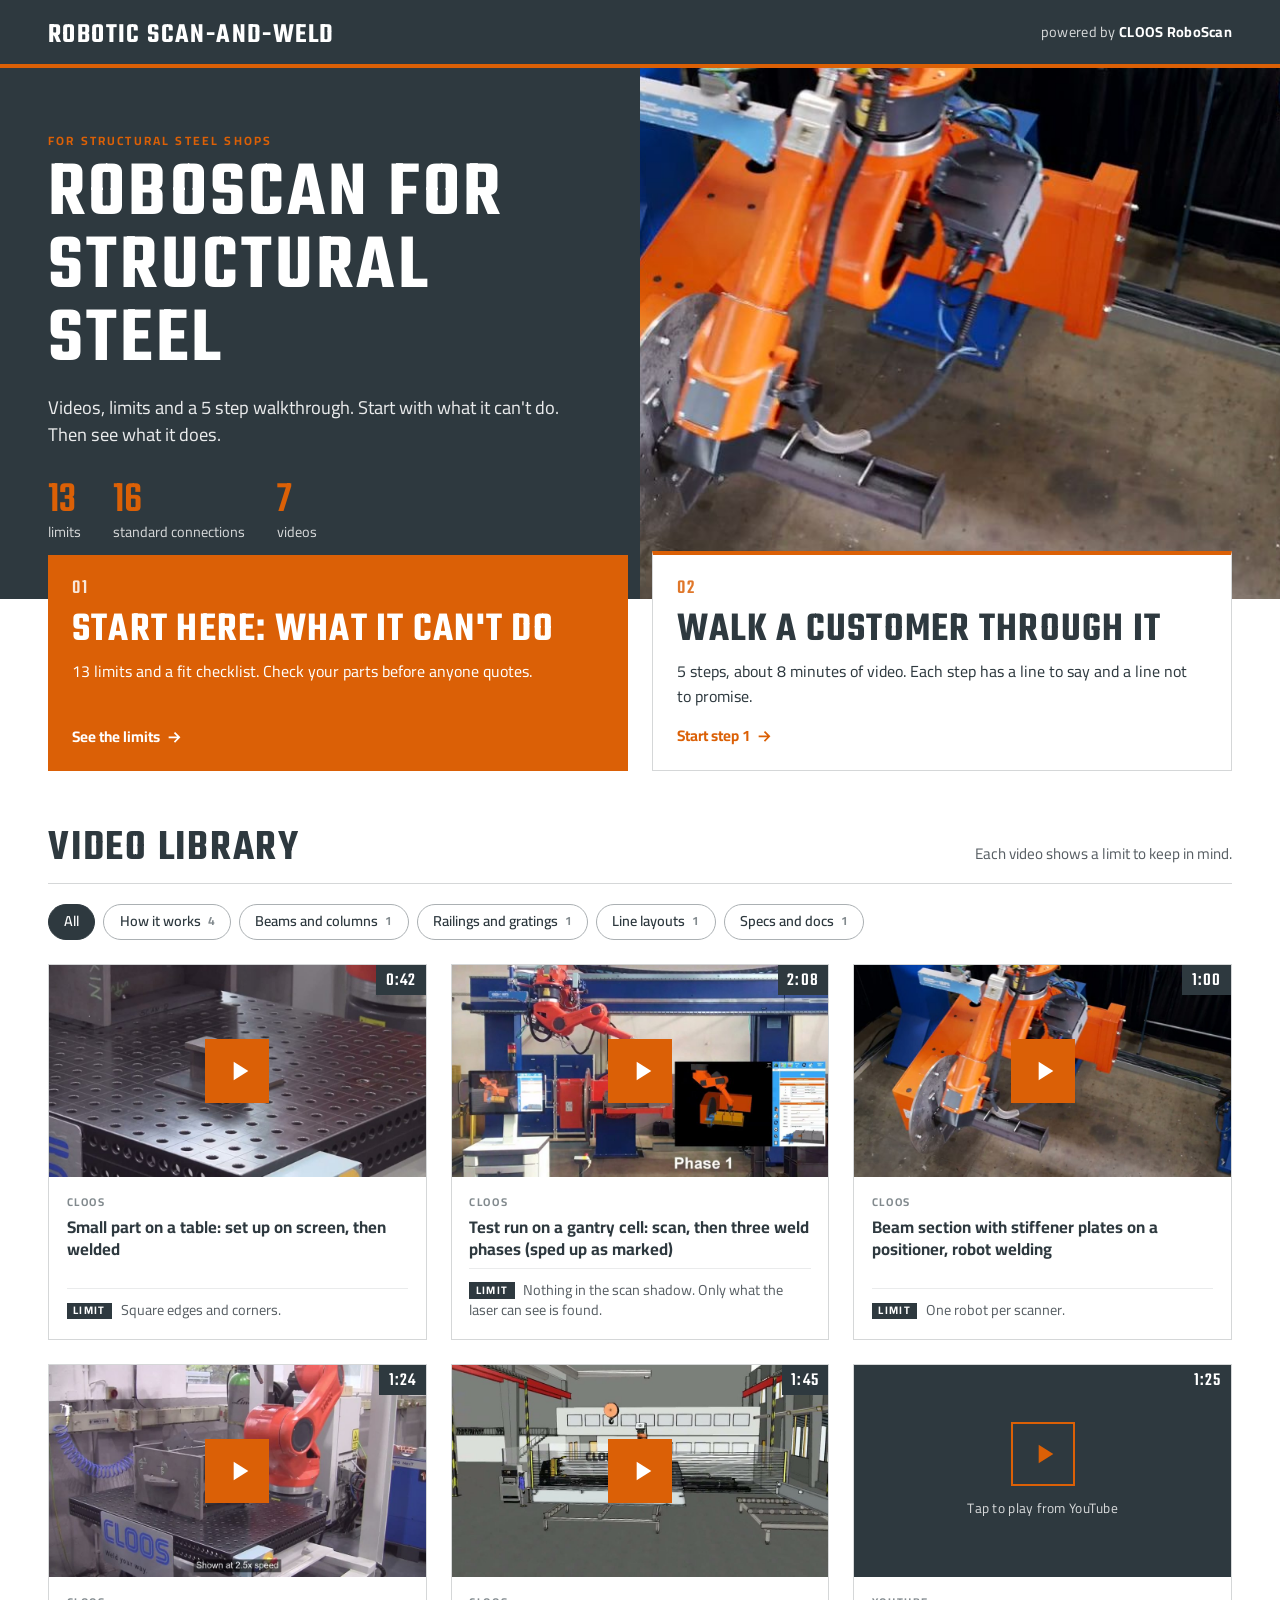
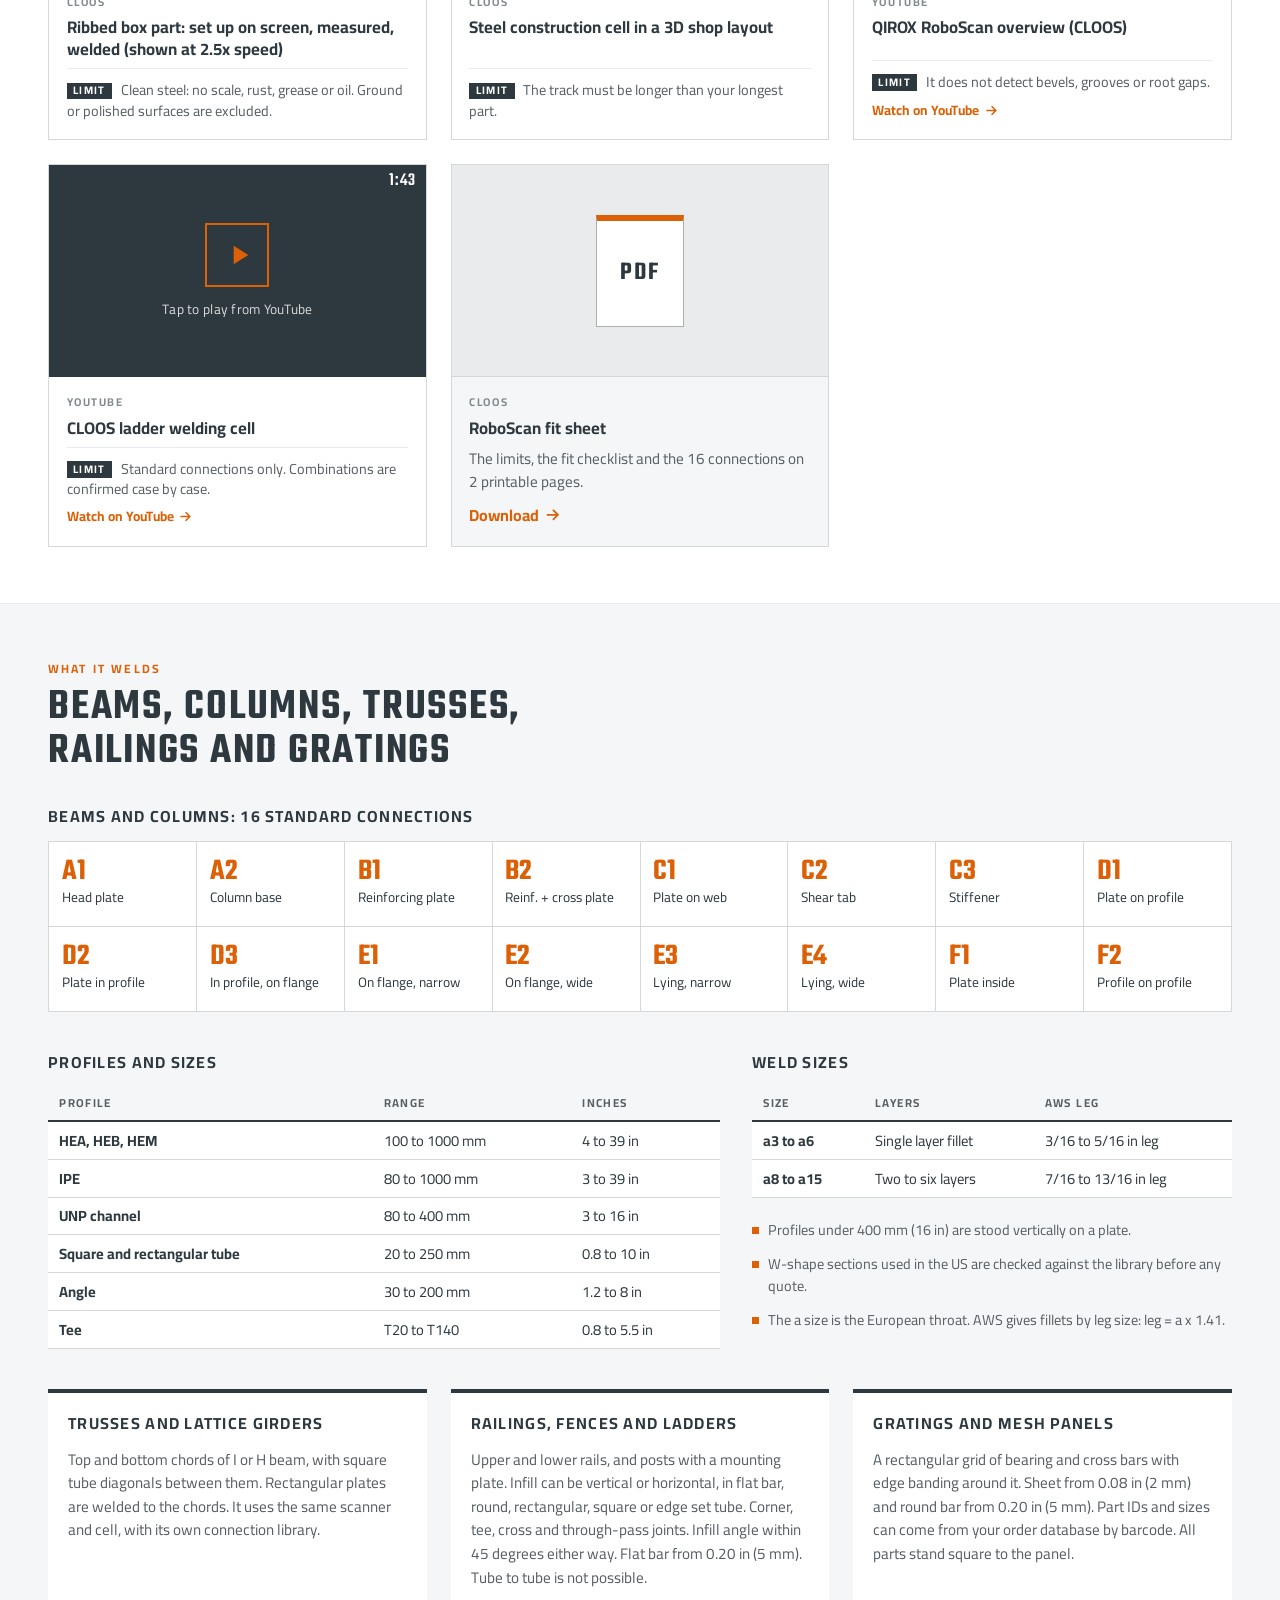
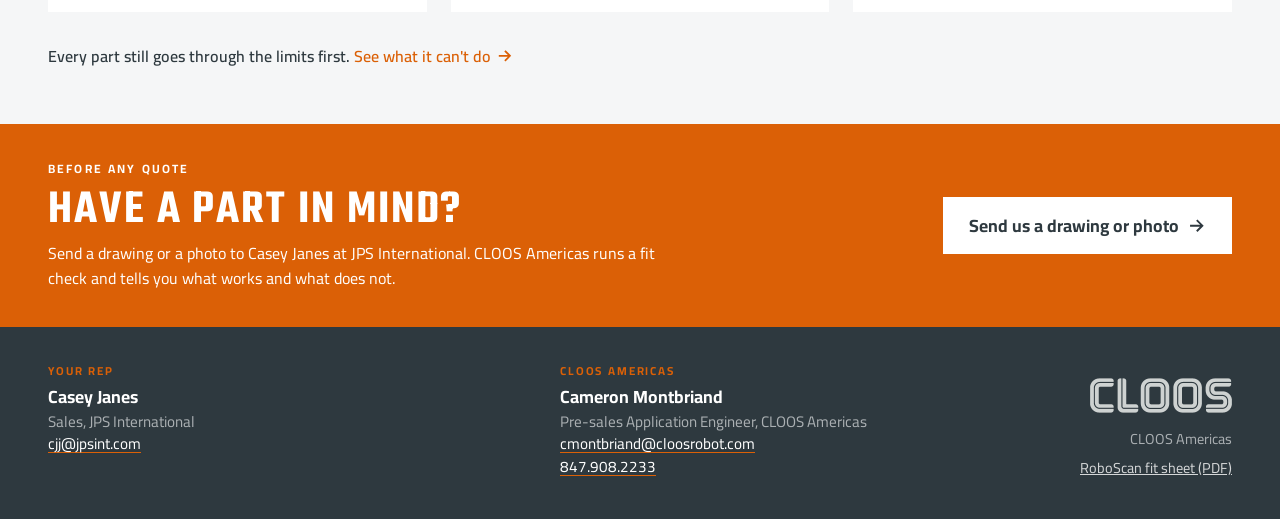
==== index.html @ 2d276974 "Update RoboScan kit site" ====
<!doctype html>
<html lang="en">
<head>
<meta charset="utf-8">
<meta name="viewport" content="width=device-width, initial-scale=1">
<title>RoboScan for structural steel | Robotic Scan-and-Weld</title>
<meta name="description" content="Videos, limits and a step by step walkthrough for structural steel shops. Check what it can&#39;t do first, then send a drawing or photo for a fit check.">
<meta name="theme-color" content="#2e393f">
<meta property="og:type" content="website">
<meta property="og:title" content="RoboScan for structural steel | Robotic Scan-and-Weld">
<meta property="og:description" content="Videos, limits and a step by step walkthrough for structural steel shops. Check what it can&#39;t do first, then send a drawing or photo for a fit check.">
<meta property="og:url" content="https://cameroon3426.github.io/roboscan-kit/">
<meta property="og:image" content="https://cameroon3426.github.io/roboscan-kit/og.jpg">
<meta property="og:image:width" content="1200">
<meta property="og:image:height" content="630">
<meta property="og:image:alt" content="Robotic Scan-and-Weld, powered by CLOOS RoboScan">
<meta name="twitter:card" content="summary_large_image">
<link rel="icon" type="image/png" href="static/connector.png">
<link rel="preload" href="static/fonts/Teko-latin.woff2" as="font" type="font/woff2" crossorigin>
<link rel="preload" href="static/fonts/Cairo-latin.woff2" as="font" type="font/woff2" crossorigin>
<link rel="stylesheet" href="static/kit.css">
<script>document.documentElement.classList.add("js")</script>
</head>
<body data-view="home">
<a class="skip" href="#library">Skip to the videos</a>

<header class="site-header">
  <div class="wrap site-header__in">
    <a class="partner" href="#top">
      <span class="partner__name">Robotic Scan-and-Weld</span>
    </a>
    <p class="powered">powered by <b>CLOOS RoboScan</b></p>
  </div>
</header>

<main id="home" class="view" data-view="home">
  <section class="hero" id="top">
    <div class="hero__text">
      <p class="eyebrow">For structural steel shops</p>
      <h1 class="hero__title">RoboScan for structural steel</h1>
      <p class="lead">Videos, limits and a 5 step walkthrough. Start with what it can't do. Then see what it does.</p>
      <ul class="stats" aria-label="In this kit">
        <li><b>13</b> limits</li>
        <li><b>16</b> standard connections</li>
        <li><b>7</b> videos</li>
      </ul>
    </div>
    <div class="hero__pic">
      <img src="media/beams-box-section.jpg" alt="CLOOS robot welding a beam section on a positioner" width="960" height="540">
    </div>
  </section>

  <section class="pinned wrap" aria-label="Start here">
    <a class="pin pin--limits" href="#limits">
      <span class="pin__num">01</span>
      <span class="pin__title">Start here: what it can't do</span>
      <span class="pin__text">13 limits and a fit checklist. Check your parts before anyone quotes.</span>
      <span class="pin__go">See the limits <svg class="arrow" viewBox="0 0 24 24" aria-hidden="true" focusable="false"><path d="M5 12h13M13 6l6 6-6 6"/></svg></span>
    </a>
    <a class="pin pin--walk" href="#walk-1">
      <span class="pin__num">02</span>
      <span class="pin__title">Walk a customer through it</span>
      <span class="pin__text">5 steps, about 8 minutes of video. Each step has a line to say and a line not to promise.</span>
      <span class="pin__go">Start step 1 <svg class="arrow" viewBox="0 0 24 24" aria-hidden="true" focusable="false"><path d="M5 12h13M13 6l6 6-6 6"/></svg></span>
    </a>
  </section>

  <section class="library wrap" id="library" aria-labelledby="library-title">
    <div class="section-head">
      <h2 id="library-title">Video library</h2>
      <p class="section-head__note">Each video shows a limit to keep in mind.</p>
    </div>
    <div class="chips" role="toolbar" aria-label="Filter by topic">
      <button type="button" data-filter="all" aria-pressed="true">All</button>
      <button type="button" data-filter="how" aria-pressed="false">How it works <span class="chips__n">4</span></button>
      <button type="button" data-filter="beams" aria-pressed="false">Beams and columns <span class="chips__n">1</span></button>
      <button type="button" data-filter="railings" aria-pressed="false">Railings and gratings <span class="chips__n">1</span></button>
      <button type="button" data-filter="layouts" aria-pressed="false">Line layouts <span class="chips__n">1</span></button>
      <button type="button" data-filter="docs" aria-pressed="false">Specs and docs <span class="chips__n">1</span></button>
    </div>
    <div class="grid">
        <article class="tile" data-topic="how" data-video="how-small-part">
      <div class="media">
    <video controls playsinline preload="none" poster="media/how-small-part.jpg" src="media/how-small-part.mp4" aria-label="Small part on a table: set up on screen, then welded"></video>
    <button class="play" type="button" aria-label="Play: Small part on a table: set up on screen, then welded"><svg viewBox="0 0 24 24" aria-hidden="true" focusable="false"><path d="M8 5v14l11-7z"/></svg></button>
    <span class="badge">0:42</span>
  </div>

    <div class="tile__body">
      <p class="source source--cloos">CLOOS</p>
      <h3 class="tile__title">Small part on a table: set up on screen, then welded</h3>
      <p class="limit"><span class="limit-tag">Limit</span> Square edges and corners.</p>
    </div>
  </article>

        <article class="tile" data-topic="how" data-video="how-test-run">
      <div class="media">
    <video controls playsinline preload="none" poster="media/how-test-run.jpg" src="media/how-test-run.mp4" aria-label="Test run on a gantry cell: scan, then three weld phases (sped up as marked)"></video>
    <button class="play" type="button" aria-label="Play: Test run on a gantry cell: scan, then three weld phases (sped up as marked)"><svg viewBox="0 0 24 24" aria-hidden="true" focusable="false"><path d="M8 5v14l11-7z"/></svg></button>
    <span class="badge">2:08</span>
  </div>

    <div class="tile__body">
      <p class="source source--cloos">CLOOS</p>
      <h3 class="tile__title">Test run on a gantry cell: scan, then three weld phases (sped up as marked)</h3>
      <p class="limit"><span class="limit-tag">Limit</span> Nothing in the scan shadow. Only what the laser can see is found.</p>
    </div>
  </article>

        <article class="tile" data-topic="beams" data-video="beams-box-section">
      <div class="media">
    <video controls playsinline preload="none" poster="media/beams-box-section.jpg" src="media/beams-box-section.mp4" aria-label="Beam section with stiffener plates on a positioner, robot welding"></video>
    <button class="play" type="button" aria-label="Play: Beam section with stiffener plates on a positioner, robot welding"><svg viewBox="0 0 24 24" aria-hidden="true" focusable="false"><path d="M8 5v14l11-7z"/></svg></button>
    <span class="badge">1:00</span>
  </div>

    <div class="tile__body">
      <p class="source source--cloos">CLOOS</p>
      <h3 class="tile__title">Beam section with stiffener plates on a positioner, robot welding</h3>
      <p class="limit"><span class="limit-tag">Limit</span> One robot per scanner.</p>
    </div>
  </article>

        <article class="tile" data-topic="how" data-video="how-box-part">
      <div class="media">
    <video controls playsinline preload="none" poster="media/how-box-part.jpg" src="media/how-box-part.mp4" aria-label="Ribbed box part: set up on screen, measured, welded (shown at 2.5x speed)"></video>
    <button class="play" type="button" aria-label="Play: Ribbed box part: set up on screen, measured, welded (shown at 2.5x speed)"><svg viewBox="0 0 24 24" aria-hidden="true" focusable="false"><path d="M8 5v14l11-7z"/></svg></button>
    <span class="badge">1:24</span>
  </div>

    <div class="tile__body">
      <p class="source source--cloos">CLOOS</p>
      <h3 class="tile__title">Ribbed box part: set up on screen, measured, welded (shown at 2.5x speed)</h3>
      <p class="limit"><span class="limit-tag">Limit</span> Clean steel: no scale, rust, grease or oil. Ground or polished surfaces are excluded.</p>
    </div>
  </article>

        <article class="tile" data-topic="layouts" data-video="layouts-steel-cell">
      <div class="media">
    <video controls playsinline preload="none" poster="media/layouts-steel-cell.jpg" src="media/layouts-steel-cell.mp4" aria-label="Steel construction cell in a 3D shop layout"></video>
    <button class="play" type="button" aria-label="Play: Steel construction cell in a 3D shop layout"><svg viewBox="0 0 24 24" aria-hidden="true" focusable="false"><path d="M8 5v14l11-7z"/></svg></button>
    <span class="badge">1:45</span>
  </div>

    <div class="tile__body">
      <p class="source source--cloos">CLOOS</p>
      <h3 class="tile__title">Steel construction cell in a 3D shop layout</h3>
      <p class="limit"><span class="limit-tag">Limit</span> The track must be longer than your longest part.</p>
    </div>
  </article>

        <article class="tile" data-topic="how" data-video="yt-roboscan-en">
      <div class="media media--yt">
    <div class="yt" data-yt="AxLnDQcOGag" data-title="QIROX RoboScan overview (CLOOS)">
      <button class="yt-play" type="button" aria-label="Play here: QIROX RoboScan overview (CLOOS)">
        <span class="yt-play__icon"><svg viewBox="0 0 24 24" aria-hidden="true" focusable="false"><path d="M8 5v14l11-7z"/></svg></span>
        <span class="yt-play__text">Tap to play from YouTube</span>
      </button>
    </div>
    <span class="badge">1:25</span>
  </div>

    <div class="tile__body">
      <p class="source source--youtube">YouTube</p>
      <h3 class="tile__title">QIROX RoboScan overview (CLOOS)</h3>
      <p class="limit"><span class="limit-tag">Limit</span> It does not detect bevels, grooves or root gaps.</p>
      <a class="yt-link" href="https://www.youtube.com/watch?v=AxLnDQcOGag" target="_blank" rel="noopener">Watch on YouTube <svg class="arrow" viewBox="0 0 24 24" aria-hidden="true" focusable="false"><path d="M5 12h13M13 6l6 6-6 6"/></svg></a>
    </div>
  </article>

        <article class="tile" data-topic="railings" data-video="yt-ladders-heun">
      <div class="media media--yt">
    <div class="yt" data-yt="om6lgrGEB5E" data-title="CLOOS ladder welding cell">
      <button class="yt-play" type="button" aria-label="Play here: CLOOS ladder welding cell">
        <span class="yt-play__icon"><svg viewBox="0 0 24 24" aria-hidden="true" focusable="false"><path d="M8 5v14l11-7z"/></svg></span>
        <span class="yt-play__text">Tap to play from YouTube</span>
      </button>
    </div>
    <span class="badge">1:43</span>
  </div>

    <div class="tile__body">
      <p class="source source--youtube">YouTube</p>
      <h3 class="tile__title">CLOOS ladder welding cell</h3>
      <p class="limit"><span class="limit-tag">Limit</span> Standard connections only. Combinations are confirmed case by case.</p>
      <a class="yt-link" href="https://www.youtube.com/watch?v=om6lgrGEB5E" target="_blank" rel="noopener">Watch on YouTube <svg class="arrow" viewBox="0 0 24 24" aria-hidden="true" focusable="false"><path d="M5 12h13M13 6l6 6-6 6"/></svg></a>
    </div>
  </article>

      <article class="tile tile--doc" data-topic="docs">
        <a class="doc" href="roboscan-fit-sheet.pdf" download>
          <span class="doc__sheet" aria-hidden="true"><span class="doc__pdf">PDF</span></span>
          <span class="doc__body">
            <span class="source">CLOOS</span>
            <span class="tile__title">RoboScan fit sheet</span>
            <span class="doc__text">The limits, the fit checklist and the 16 connections on 2 printable pages.</span>
            <span class="doc__go">Download <svg class="arrow" viewBox="0 0 24 24" aria-hidden="true" focusable="false"><path d="M5 12h13M13 6l6 6-6 6"/></svg></span>
          </span>
        </a>
      </article>
    </div>
  </section>

  <section class="welds" id="welds" aria-labelledby="welds-title">
    <div class="wrap">
      <p class="eyebrow">What it welds</p>
      <h2 id="welds-title">Beams, columns, trusses, railings and gratings</h2>
      <div class="welds__beams">
        <h3>Beams and columns: 16 standard connections</h3>
        <ol class="conns">
          <li><span class="conns__code">A1</span><span class="conns__name">Head plate</span></li>
          <li><span class="conns__code">A2</span><span class="conns__name">Column base</span></li>
          <li><span class="conns__code">B1</span><span class="conns__name">Reinforcing plate</span></li>
          <li><span class="conns__code">B2</span><span class="conns__name">Reinf. + cross plate</span></li>
          <li><span class="conns__code">C1</span><span class="conns__name">Plate on web</span></li>
          <li><span class="conns__code">C2</span><span class="conns__name">Shear tab</span></li>
          <li><span class="conns__code">C3</span><span class="conns__name">Stiffener</span></li>
          <li><span class="conns__code">D1</span><span class="conns__name">Plate on profile</span></li>
          <li><span class="conns__code">D2</span><span class="conns__name">Plate in profile</span></li>
          <li><span class="conns__code">D3</span><span class="conns__name">In profile, on flange</span></li>
          <li><span class="conns__code">E1</span><span class="conns__name">On flange, narrow</span></li>
          <li><span class="conns__code">E2</span><span class="conns__name">On flange, wide</span></li>
          <li><span class="conns__code">E3</span><span class="conns__name">Lying, narrow</span></li>
          <li><span class="conns__code">E4</span><span class="conns__name">Lying, wide</span></li>
          <li><span class="conns__code">F1</span><span class="conns__name">Plate inside</span></li>
          <li><span class="conns__code">F2</span><span class="conns__name">Profile on profile</span></li>
        </ol>
      </div>
      <div class="sizes">
        <div class="sizes__block">
          <h3>Profiles and sizes</h3>
          <table class="sizes__table">
            <thead><tr><th scope="col">Profile</th><th scope="col">Range</th><th scope="col">Inches</th></tr></thead>
            <tbody>
              <tr><th scope="row">HEA, HEB, HEM</th><td>100 to 1000 mm</td><td>4 to 39 in</td></tr>
              <tr><th scope="row">IPE</th><td>80 to 1000 mm</td><td>3 to 39 in</td></tr>
              <tr><th scope="row">UNP channel</th><td>80 to 400 mm</td><td>3 to 16 in</td></tr>
              <tr><th scope="row">Square and rectangular tube</th><td>20 to 250 mm</td><td>0.8 to 10 in</td></tr>
              <tr><th scope="row">Angle</th><td>30 to 200 mm</td><td>1.2 to 8 in</td></tr>
              <tr><th scope="row">Tee</th><td>T20 to T140</td><td>0.8 to 5.5 in</td></tr>
            </tbody>
          </table>
        </div>
        <div class="sizes__block">
          <h3>Weld sizes</h3>
          <table class="sizes__table">
            <thead><tr><th scope="col">Size</th><th scope="col">Layers</th><th scope="col">AWS leg</th></tr></thead>
            <tbody>
              <tr><th scope="row">a3 to a6</th><td>Single layer fillet</td><td>3/16 to 5/16 in leg</td></tr>
              <tr><th scope="row">a8 to a15</th><td>Two to six layers</td><td>7/16 to 13/16 in leg</td></tr>
            </tbody>
          </table>
          <ul class="sizes__notes">
            <li>Profiles under 400 mm (16 in) are stood vertically on a plate.</li>
            <li>W-shape sections used in the US are checked against the library before any quote.</li>
            <li>The a size is the European throat. AWS gives fillets by leg size: leg = a x 1.41.</li>
          </ul>
        </div>
      </div>
      <div class="families">
        <article class="family">
          <h3>Trusses and lattice girders</h3>
          <p>Top and bottom chords of I or H beam, with square tube diagonals between them. Rectangular plates are welded to the chords. It uses the same scanner and cell, with its own connection library.</p>
        </article>
        <article class="family">
          <h3>Railings, fences and ladders</h3>
          <p>Upper and lower rails, and posts with a mounting plate. Infill can be vertical or horizontal, in flat bar, round, rectangular, square or edge set tube. Corner, tee, cross and through-pass joints. Infill angle within 45 degrees either way. Flat bar from 0.20 in (5 mm). Tube to tube is not possible.</p>
        </article>
        <article class="family">
          <h3>Gratings and mesh panels</h3>
          <p>A rectangular grid of bearing and cross bars with edge banding around it. Sheet from 0.08 in (2 mm) and round bar from 0.20 in (5 mm). Part IDs and sizes can come from your order database by barcode. All parts stand square to the panel.</p>
        </article>
      </div>
      <p class="welds__note">Every part still goes through the limits first. <a href="#limits">See what it can't do <svg class="arrow" viewBox="0 0 24 24" aria-hidden="true" focusable="false"><path d="M5 12h13M13 6l6 6-6 6"/></svg></a></p>
    </div>
  </section>
</main>

<section id="limits" class="view view--limits" data-view="limits" aria-labelledby="limits-title">
  <div class="pagehead">
    <div class="wrap">
      <a class="crumb" href="#library"><svg class="arrow" viewBox="0 0 24 24" aria-hidden="true" focusable="false"><path d="M19 12H6M11 6l-6 6 6 6"/></svg> Library</a>
      <p class="eyebrow">Start here</p>
      <h1 id="limits-title" tabindex="-1">What it can't do</h1>
      <p class="lead">Check every part against this page before anyone quotes it. Even if every box is ticked, send a drawing or photo. CLOOS Americas confirms the fit before any quote.</p>
    </div>
  </div>
  <div class="wrap limits">
    <div class="limits__list">
      <h2>The limits</h2>
      <ol class="numbered">
        <li>Single wire only. No tandem, no TANDEM+, no torch change, no two-robot master and slave.</li>
        <li>One robot per scanner.</li>
        <li>It does not detect bevels, grooves or root gaps.</li>
        <li>Material from 4 mm (0.16 in).</li>
        <li>Tacks under 5 mm (0.20 in), never on the corners.</li>
        <li>Square edges and corners.</li>
        <li>Clean steel: no scale, rust, grease or oil. Ground or polished surfaces are excluded.</li>
        <li>Nothing in the scan shadow. Only what the laser can see is found.</li>
        <li>Controlled lighting, under 5000 lux.</li>
        <li>The track must be longer than your longest part.</li>
        <li>About 500 mm (20 in) before and 1000 mm (39 in) after a positioner is not welded.</li>
        <li>Standard connections only. Combinations are confirmed case by case.</li>
        <li>W-shape sections used in the US are checked against the library before any quote.</li>
      </ol>
    </div>
    <div class="limits__fit">
      <h2>Fit checklist</h2>
      <ul class="checklist">
        <li>Material from 4 mm (0.16 in) for beams, columns and trusses. Sheet from 2 mm (0.08 in) and round bar from 5 mm (0.20 in) on gratings.</li>
        <li>Tacks under 5 mm (0.20 in), never on the corners. Tacks hold the gap and stop distortion.</li>
        <li>Square edges and corners. Rounded, deformed or welded over edges shift the measurement.</li>
        <li>Plates are rectangular and at least 5 mm (0.20 in) larger or smaller than the profile, tacked square to it.</li>
        <li>Clean steel, free of scale, rust, grease and oil. Ground or polished surfaces reflect and are excluded.</li>
        <li>No gaps or weld preparation. RoboScan does not detect bevels, grooves or root gaps.</li>
        <li>Nothing in the scan shadow. Only what the laser can see is found. Hidden joints need the part turned.</li>
        <li>Controlled lighting, under 5000 lux (465 foot-candles). Direct sunlight or a skylit bay is a problem.</li>
      </ul>
      <a class="btn btn--dark" href="roboscan-fit-sheet.pdf" download>Download the fit sheet (PDF, 2 pages)</a>
    </div>
  </div>
  <nav class="wrap pager" aria-label="Next">
    <a class="btn btn--ghost" href="#library"><svg class="arrow" viewBox="0 0 24 24" aria-hidden="true" focusable="false"><path d="M19 12H6M11 6l-6 6 6 6"/></svg> Library</a>
    <a class="btn btn--primary" href="#walk-1">Walk a customer through it <svg class="arrow" viewBox="0 0 24 24" aria-hidden="true" focusable="false"><path d="M5 12h13M13 6l6 6-6 6"/></svg></a>
  </nav>
</section>

<section id="walk" class="view view--walk" data-view="walk" aria-label="Walkthrough">
  <nav class="stepper" aria-label="Walkthrough steps">
    <ol class="wrap stepper__in">
      <li><a href="#walk-1" data-step="1"><span class="stepper__n">1</span><span class="stepper__t">Is it a fit?</span></a></li>
      <li><a href="#walk-2" data-step="2"><span class="stepper__n">2</span><span class="stepper__t">How it works</span></a></li>
      <li><a href="#walk-3" data-step="3"><span class="stepper__n">3</span><span class="stepper__t">Best parts</span></a></li>
      <li><a href="#walk-4" data-step="4"><span class="stepper__n">4</span><span class="stepper__t">On a shop floor</span></a></li>
      <li><a href="#walk-5" data-step="5"><span class="stepper__n">5</span><span class="stepper__t">Send us a drawing or photo</span></a></li>
    </ol>
  </nav>
  <article class="step" id="walk-1" aria-labelledby="walk-1-title">
    <div class="wrap step__in">
      <header class="step__head">
        <p class="eyebrow">Step 1 of 5</p>
        <h1 id="walk-1-title" tabindex="-1">Is it a fit?</h1>
      </header>
      <aside class="lines" aria-label="For the rep">
        <div class="say">
          <p class="lines__label">Say this</p>
          <p class="say__text">Before anything else, let&#39;s check your parts against the limits. If a part does not fit, we tell you now. Even if it does, CLOOS Americas confirms the fit from a drawing or photo before any quote.</p>
        </div>
        <div class="dont">
          <p class="lines__label">Don't promise</p>
          <p class="dont__text">Do not promise RoboScan will weld a part until the limits and the connection library have been checked.</p>
        </div>
      </aside>
      <div class="step__main">
        <div class="fitcheck">
          <h2>Start with these six</h2>
          <ol class="numbered numbered--cards">
            <li>Single wire only. No tandem, no TANDEM+, no torch change, no two-robot master and slave.</li>
            <li>One robot per scanner.</li>
            <li>It does not detect bevels, grooves or root gaps.</li>
            <li>Clean steel: no scale, rust, grease or oil. Ground or polished surfaces are excluded.</li>
            <li>The track must be longer than your longest part.</li>
            <li>Standard connections only. Combinations are confirmed case by case.</li>
          </ol>
          <p class="fitcheck__more">
            <a class="btn btn--ghost" href="#limits">All 13 limits and the fit checklist <svg class="arrow" viewBox="0 0 24 24" aria-hidden="true" focusable="false"><path d="M5 12h13M13 6l6 6-6 6"/></svg></a>
            <a class="btn btn--ghost" href="roboscan-fit-sheet.pdf" download>Fit sheet (PDF)</a>
          </p>
        </div>
      </div>
      <nav class="step__nav" aria-label="Step 1 navigation">
        <a class="btn btn--ghost" data-nav="back" href="#library"><svg class="arrow" viewBox="0 0 24 24" aria-hidden="true" focusable="false"><path d="M19 12H6M11 6l-6 6 6 6"/></svg> Back</a>
        <a class="btn btn--ghost" data-nav="library" href="#library">Library</a>
        <a class="btn btn--primary" data-nav="next" href="#walk-2">Next: How it works <svg class="arrow" viewBox="0 0 24 24" aria-hidden="true" focusable="false"><path d="M5 12h13M13 6l6 6-6 6"/></svg></a>
      </nav>
    </div>
  </article>
  <article class="step" id="walk-2" aria-labelledby="walk-2-title">
    <div class="wrap step__in">
      <header class="step__head">
        <p class="eyebrow">Step 2 of 5</p>
        <h1 id="walk-2-title" tabindex="-1">How it works</h1>
      </header>
      <aside class="lines" aria-label="For the rep">
        <div class="say">
          <p class="lines__label">Say this</p>
          <p class="say__text">A laser scanner looks at the tacked part and finds the joints. The robot program is made from that scan, so nobody teaches points by hand.</p>
        </div>
        <div class="dont">
          <p class="lines__label">Don't promise</p>
          <p class="dont__text">Do not promise it finds joints the laser cannot see or joints outside the 16 standard connections.</p>
        </div>
      </aside>
      <div class="step__main">
        <div class="clips clips--3">
            <article class="clip" data-topic="how" data-video="how-small-part">
      <div class="media">
    <video controls playsinline preload="none" poster="media/how-small-part.jpg" src="media/how-small-part.mp4" aria-label="Small part on a table: set up on screen, then welded"></video>
    <button class="play" type="button" aria-label="Play: Small part on a table: set up on screen, then welded"><svg viewBox="0 0 24 24" aria-hidden="true" focusable="false"><path d="M8 5v14l11-7z"/></svg></button>
    <span class="badge">0:42</span>
  </div>

    <div class="clip__body">
      <p class="source source--cloos">CLOOS</p>
      <h3 class="clip__title">Small part on a table: set up on screen, then welded</h3>
      <p class="clip-limit"><span class="limit-tag">Limit</span> Square edges and corners.</p>
    </div>
  </article>

            <article class="clip" data-topic="how" data-video="how-test-run">
      <div class="media">
    <video controls playsinline preload="none" poster="media/how-test-run.jpg" src="media/how-test-run.mp4" aria-label="Test run on a gantry cell: scan, then three weld phases (sped up as marked)"></video>
    <button class="play" type="button" aria-label="Play: Test run on a gantry cell: scan, then three weld phases (sped up as marked)"><svg viewBox="0 0 24 24" aria-hidden="true" focusable="false"><path d="M8 5v14l11-7z"/></svg></button>
    <span class="badge">2:08</span>
  </div>

    <div class="clip__body">
      <p class="source source--cloos">CLOOS</p>
      <h3 class="clip__title">Test run on a gantry cell: scan, then three weld phases (sped up as marked)</h3>
      <p class="clip-limit"><span class="limit-tag">Limit</span> Nothing in the scan shadow. Only what the laser can see is found.</p>
    </div>
  </article>

            <article class="clip" data-topic="how" data-video="yt-roboscan-en">
      <div class="media media--yt">
    <div class="yt" data-yt="AxLnDQcOGag" data-title="QIROX RoboScan overview (CLOOS)">
      <button class="yt-play" type="button" aria-label="Play here: QIROX RoboScan overview (CLOOS)">
        <span class="yt-play__icon"><svg viewBox="0 0 24 24" aria-hidden="true" focusable="false"><path d="M8 5v14l11-7z"/></svg></span>
        <span class="yt-play__text">Tap to play from YouTube</span>
      </button>
    </div>
    <span class="badge">1:25</span>
  </div>

    <div class="clip__body">
      <p class="source source--youtube">YouTube</p>
      <h3 class="clip__title">QIROX RoboScan overview (CLOOS)</h3>
      <p class="clip-limit"><span class="limit-tag">Limit</span> It does not detect bevels, grooves or root gaps.</p>
      <a class="yt-link" href="https://www.youtube.com/watch?v=AxLnDQcOGag" target="_blank" rel="noopener">Watch on YouTube <svg class="arrow" viewBox="0 0 24 24" aria-hidden="true" focusable="false"><path d="M5 12h13M13 6l6 6-6 6"/></svg></a>
    </div>
  </article>

        </div>
      </div>
      <nav class="step__nav" aria-label="Step 2 navigation">
        <a class="btn btn--ghost" data-nav="back" href="#walk-1"><svg class="arrow" viewBox="0 0 24 24" aria-hidden="true" focusable="false"><path d="M19 12H6M11 6l-6 6 6 6"/></svg> Back</a>
        <a class="btn btn--ghost" data-nav="library" href="#library">Library</a>
        <a class="btn btn--primary" data-nav="next" href="#walk-3">Next: Best parts <svg class="arrow" viewBox="0 0 24 24" aria-hidden="true" focusable="false"><path d="M5 12h13M13 6l6 6-6 6"/></svg></a>
      </nav>
    </div>
  </article>
  <article class="step" id="walk-3" aria-labelledby="walk-3-title">
    <div class="wrap step__in">
      <header class="step__head">
        <p class="eyebrow">Step 3 of 5</p>
        <h1 id="walk-3-title" tabindex="-1">Best parts</h1>
      </header>
      <aside class="lines" aria-label="For the rep">
        <div class="say">
          <p class="lines__label">Say this</p>
          <p class="say__text">Teaching a part by hand takes about 180 minutes. A scan takes about 15 seconds. That is why lot size one makes sense, and your operator runs it and the scanner measures the real part.</p>
        </div>
        <div class="dont">
          <p class="lines__label">Don't promise</p>
          <p class="dont__text">Do not promise a cycle time for a specific part. Scan time is not weld time.</p>
        </div>
      </aside>
      <div class="step__main">
        <div class="clips clips--2">
            <article class="clip" data-topic="beams" data-video="beams-box-section">
      <div class="media">
    <video controls playsinline preload="none" poster="media/beams-box-section.jpg" src="media/beams-box-section.mp4" aria-label="Beam section with stiffener plates on a positioner, robot welding"></video>
    <button class="play" type="button" aria-label="Play: Beam section with stiffener plates on a positioner, robot welding"><svg viewBox="0 0 24 24" aria-hidden="true" focusable="false"><path d="M8 5v14l11-7z"/></svg></button>
    <span class="badge">1:00</span>
  </div>

    <div class="clip__body">
      <p class="source source--cloos">CLOOS</p>
      <h3 class="clip__title">Beam section with stiffener plates on a positioner, robot welding</h3>
      <p class="clip-limit"><span class="limit-tag">Limit</span> One robot per scanner.</p>
    </div>
  </article>

            <article class="clip" data-topic="how" data-video="how-box-part">
      <div class="media">
    <video controls playsinline preload="none" poster="media/how-box-part.jpg" src="media/how-box-part.mp4" aria-label="Ribbed box part: set up on screen, measured, welded (shown at 2.5x speed)"></video>
    <button class="play" type="button" aria-label="Play: Ribbed box part: set up on screen, measured, welded (shown at 2.5x speed)"><svg viewBox="0 0 24 24" aria-hidden="true" focusable="false"><path d="M8 5v14l11-7z"/></svg></button>
    <span class="badge">1:24</span>
  </div>

    <div class="clip__body">
      <p class="source source--cloos">CLOOS</p>
      <h3 class="clip__title">Ribbed box part: set up on screen, measured, welded (shown at 2.5x speed)</h3>
      <p class="clip-limit"><span class="limit-tag">Limit</span> Clean steel: no scale, rust, grease or oil. Ground or polished surfaces are excluded.</p>
    </div>
  </article>

        </div>
      </div>
      <nav class="step__nav" aria-label="Step 3 navigation">
        <a class="btn btn--ghost" data-nav="back" href="#walk-2"><svg class="arrow" viewBox="0 0 24 24" aria-hidden="true" focusable="false"><path d="M19 12H6M11 6l-6 6 6 6"/></svg> Back</a>
        <a class="btn btn--ghost" data-nav="library" href="#library">Library</a>
        <a class="btn btn--primary" data-nav="next" href="#walk-4">Next: On a shop floor <svg class="arrow" viewBox="0 0 24 24" aria-hidden="true" focusable="false"><path d="M5 12h13M13 6l6 6-6 6"/></svg></a>
      </nav>
    </div>
  </article>
  <article class="step" id="walk-4" aria-labelledby="walk-4-title">
    <div class="wrap step__in">
      <header class="step__head">
        <p class="eyebrow">Step 4 of 5</p>
        <h1 id="walk-4-title" tabindex="-1">On a shop floor</h1>
      </header>
      <aside class="lines" aria-label="For the rep">
        <div class="say">
          <p class="lines__label">Say this</p>
          <p class="say__text">Here is an example CLOOS steel construction cell on a floor. Your layout is drawn to your building before any quote.</p>
        </div>
        <div class="dont">
          <p class="lines__label">Don't promise</p>
          <p class="dont__text">Do not promise a layout fits a building until the part length, track and floor space are checked.</p>
        </div>
      </aside>
      <div class="step__main">
        <div class="clips clips--1">
            <article class="clip" data-topic="layouts" data-video="layouts-steel-cell">
      <div class="media">
    <video controls playsinline preload="none" poster="media/layouts-steel-cell.jpg" src="media/layouts-steel-cell.mp4" aria-label="Steel construction cell in a 3D shop layout"></video>
    <button class="play" type="button" aria-label="Play: Steel construction cell in a 3D shop layout"><svg viewBox="0 0 24 24" aria-hidden="true" focusable="false"><path d="M8 5v14l11-7z"/></svg></button>
    <span class="badge">1:45</span>
  </div>

    <div class="clip__body">
      <p class="source source--cloos">CLOOS</p>
      <h3 class="clip__title">Steel construction cell in a 3D shop layout</h3>
      <p class="clip-limit"><span class="limit-tag">Limit</span> The track must be longer than your longest part.</p>
    </div>
  </article>

        </div>
      </div>
      <nav class="step__nav" aria-label="Step 4 navigation">
        <a class="btn btn--ghost" data-nav="back" href="#walk-3"><svg class="arrow" viewBox="0 0 24 24" aria-hidden="true" focusable="false"><path d="M19 12H6M11 6l-6 6 6 6"/></svg> Back</a>
        <a class="btn btn--ghost" data-nav="library" href="#library">Library</a>
        <a class="btn btn--primary" data-nav="next" href="#walk-5">Next: Send us a drawing or photo <svg class="arrow" viewBox="0 0 24 24" aria-hidden="true" focusable="false"><path d="M5 12h13M13 6l6 6-6 6"/></svg></a>
      </nav>
    </div>
  </article>
  <article class="step" id="walk-5" aria-labelledby="walk-5-title">
    <div class="wrap step__in">
      <header class="step__head">
        <p class="eyebrow">Step 5 of 5</p>
        <h1 id="walk-5-title" tabindex="-1">Send us a drawing or photo</h1>
      </header>
      <aside class="lines" aria-label="For the rep">
        <div class="say">
          <p class="lines__label">Say this</p>
          <p class="say__text">Send a drawing or a photo of your parts to your JPS rep. We run a fit check and come back with what works and what does not.</p>
        </div>
        <div class="dont">
          <p class="lines__label">Don't promise</p>
          <p class="dont__text">Do not promise a price, a date or a yes before the fit check is done.</p>
        </div>
      </aside>
      <div class="step__main">
        <div class="send">
          <a class="btn btn--primary btn--big" href="mailto:cjj@jpsint.com?subject=RoboScan%20fit%20check">Send us a drawing or photo <svg class="arrow" viewBox="0 0 24 24" aria-hidden="true" focusable="false"><path d="M5 12h13M13 6l6 6-6 6"/></svg></a>
          <p class="send__to">Goes to Casey Janes, JPS International.</p>
          <div class="people">
            <div class="person">
              <p class="person__role">Your rep</p>
              <p class="person__name">Casey Janes</p>
              <p class="person__title">Sales, JPS International</p>
              <p><a href="mailto:cjj@jpsint.com?subject=RoboScan%20fit%20check">cjj@jpsint.com</a></p>
            </div>
            <div class="person">
              <p class="person__role">CLOOS Americas</p>
              <p class="person__name">Cameron Montbriand</p>
              <p class="person__title">Pre-sales Application Engineer, CLOOS Americas</p>
              <p><a href="mailto:cmontbriand@cloosrobot.com?subject=RoboScan%20fit%20check">cmontbriand@cloosrobot.com</a></p>
<p><a href="tel:+18479082233">847.908.2233</a></p>            </div>
          </div>
        </div>
      </div>
      <nav class="step__nav" aria-label="Step 5 navigation">
        <a class="btn btn--ghost" data-nav="back" href="#walk-4"><svg class="arrow" viewBox="0 0 24 24" aria-hidden="true" focusable="false"><path d="M19 12H6M11 6l-6 6 6 6"/></svg> Back</a>
        <a class="btn btn--ghost" data-nav="library" href="#library">Library</a>
        <a class="btn btn--primary" data-nav="next" href="#library">Done: back to the library <svg class="arrow" viewBox="0 0 24 24" aria-hidden="true" focusable="false"><path d="M5 12h13M13 6l6 6-6 6"/></svg></a>
      </nav>
    </div>
  </article>
</section>

<footer class="site-footer">
  <div class="cta">
    <div class="wrap cta__in">
      <div>
        <p class="eyebrow eyebrow--light">Before any quote</p>
        <h2>Have a part in mind?</h2>
        <p>Send a drawing or a photo to Casey Janes at JPS International. CLOOS Americas runs a fit check and tells you what works and what does not.</p>
      </div>
      <a class="btn btn--white btn--big" href="mailto:cjj@jpsint.com?subject=RoboScan%20fit%20check">Send us a drawing or photo <svg class="arrow" viewBox="0 0 24 24" aria-hidden="true" focusable="false"><path d="M5 12h13M13 6l6 6-6 6"/></svg></a>
    </div>
  </div>
  <div class="wrap footer__in">
    <div class="people">
      <div class="person">
        <p class="person__role">Your rep</p>
        <p class="person__name">Casey Janes</p>
        <p class="person__title">Sales, JPS International</p>
        <p><a href="mailto:cjj@jpsint.com?subject=RoboScan%20fit%20check">cjj@jpsint.com</a></p>
      </div>
      <div class="person">
        <p class="person__role">CLOOS Americas</p>
        <p class="person__name">Cameron Montbriand</p>
        <p class="person__title">Pre-sales Application Engineer, CLOOS Americas</p>
        <p><a href="mailto:cmontbriand@cloosrobot.com?subject=RoboScan%20fit%20check">cmontbriand@cloosrobot.com</a></p>
<p><a href="tel:+18479082233">847.908.2233</a></p>      </div>
    </div>
    <div class="footer__brand">
      <img src="static/cloos-logo-light.png" alt="CLOOS" width="142" height="35">
      <p>CLOOS Americas</p>
      <p><a href="roboscan-fit-sheet.pdf" download>RoboScan fit sheet (PDF)</a></p>
    </div>
  </div>
</footer>
<script src="static/kit.js"></script>
</body>
</html>
---- static/kit.css ----
/* RoboScan kit page. Tokens from the CLOOS design system (colors_and_type.css):
 * black-grey #2e393f carries the page, orange #db6006 marks what matters, white space breathes.
 * Square corners, flat surfaces, Teko headlines in capitals, Cairo body. Fonts are self-hosted. */

@font-face {
  font-family: "Teko";
  font-style: normal;
  font-weight: 300 700;
  font-display: swap;
  src: url(fonts/Teko-latin.woff2) format("woff2");
}
@font-face {
  font-family: "Cairo";
  font-style: normal;
  font-weight: 200 1000;
  font-display: swap;
  src: url(fonts/Cairo-latin.woff2) format("woff2");
}

:root {
  --orange: #db6006;
  --orange-hover: #e16d18;
  --orange-deep: #a8480a;
  --bg-100: #2e393f;
  --bg-80: #585f64;
  --bg-60: #828a8e;
  --bg-40: #abb0b3;
  --bg-20: #d5d7d8;
  --bg-10: #eaebec;
  --surface-2: #f5f6f7;
  --dark-2: #3a464d;
  --white: #fff;

  --font-display: "Teko", "Bahnschrift Condensed", "Arial Narrow", "Roboto Condensed", sans-serif;
  --font-body: "Cairo", "Segoe UI", Arial, system-ui, sans-serif;

  --wrap: 82rem;
  --gutter: 1rem;
  --ease: cubic-bezier(.22, .61, .36, 1);
}

/* Type grows a little on big screens so a TV across the room still reads. */
html { font-size: 16px; scroll-behavior: smooth; -webkit-text-size-adjust: 100%; background: #2e393f; }
@media (min-width: 1600px) { html { font-size: 18px; } }
@media (min-width: 2200px) { html { font-size: 21px; } }
@media (prefers-reduced-motion: reduce) { html { scroll-behavior: auto; } }

*, *::before, *::after { box-sizing: border-box; }
[hidden] { display: none !important; }

body {
  margin: 0;
  background: var(--white);
  color: var(--bg-100);
  font-family: var(--font-body);
  font-size: 1rem;
  line-height: 1.55;
  -webkit-font-smoothing: antialiased;
  text-rendering: optimizeLegibility;
  overflow-x: hidden;
}
img, video { display: block; max-width: 100%; }
a { color: inherit; }
p { margin: 0; }
h1, h2, h3 { margin: 0; }
::selection { background: var(--orange); color: var(--white); }
:focus-visible { outline: 3px solid var(--orange); outline-offset: 2px; }
h1:focus { outline: none; }

.wrap { width: 100%; max-width: var(--wrap); margin: 0 auto; padding: 0 var(--gutter); }
@media (min-width: 700px) { :root { --gutter: 2rem; } }
@media (min-width: 1200px) { :root { --gutter: 3rem; } }

.skip { position: absolute; left: -999px; top: 0; background: var(--orange); color: var(--white); padding: .5rem 1rem; z-index: 10; }
.skip:focus { left: 0; }

.eyebrow {
  font-weight: 700;
  font-size: .75rem;
  letter-spacing: .18em;
  text-transform: uppercase;
  color: var(--orange);
  margin-bottom: .5rem;
}
.eyebrow--light { color: var(--white); opacity: 1; }

h1, h2, .hero__title {
  font-family: var(--font-display);
  font-weight: 600;
  text-transform: uppercase;
  letter-spacing: .04em;
  line-height: 1;
}
h2 { font-size: clamp(2rem, 1.4rem + 2vw, 2.75rem); }
h3 { font-size: 1.05rem; font-weight: 700; line-height: 1.3; }
.lead { font-size: 1.15rem; line-height: 1.5; max-width: 40rem; }

.arrow { width: 1.1em; height: 1.1em; fill: none; stroke: currentColor; stroke-width: 2.4; stroke-linecap: square; vertical-align: -.2em; flex: none; }

/* ---------- Header ---------- */
.site-header { background: var(--bg-100); color: var(--white); border-bottom: 4px solid var(--orange); }
.site-header__in { display: flex; align-items: center; justify-content: space-between; gap: .75rem 1.5rem; flex-wrap: wrap; min-height: 4rem; padding-top: .6rem; padding-bottom: .6rem; }
.partner { display: flex; align-items: center; gap: .75rem; text-decoration: none; }
.partner__logo { max-height: 2.5rem; width: auto; }
.partner__name { font-family: var(--font-display); font-weight: 600; font-size: 1.75rem; line-height: 1; letter-spacing: .05em; text-transform: uppercase; padding-top: .2em; }
.powered { font-size: .9rem; color: var(--bg-20); letter-spacing: .02em; }
.powered b { color: var(--white); font-weight: 700; }

/* ---------- Views ---------- */
.js .view { display: none; }
.js .view.is-on { display: block; }

/* ---------- Hero ---------- */
.hero { display: grid; background: var(--bg-100); color: var(--white); }
.hero__text { padding: 2rem var(--gutter) 2.25rem; }
.hero__title { font-size: clamp(2.75rem, 1.6rem + 4.2vw, 5rem); line-height: .92; color: var(--white); margin-bottom: 1rem; max-width: 16ch; }
.hero .lead { color: var(--bg-10); }
.hero__pic { position: relative; min-height: 14rem; }
.hero__pic img { position: absolute; inset: 0; width: 100%; height: 100%; object-fit: cover; object-position: 60% 40%; }
.stats { list-style: none; padding: 0; margin: 1.75rem 0 0; display: flex; flex-wrap: wrap; gap: .5rem 2rem; color: var(--bg-20); font-size: .9rem; }
.stats b { display: block; font-family: var(--font-display); font-weight: 500; font-size: 2.75rem; line-height: .9; color: var(--orange); padding-top: .1em; }
@media (min-width: 900px) {
  .hero { grid-template-columns: minmax(0, 1fr) minmax(0, 1fr); min-height: 30rem; }
  .hero__text { padding: 4rem 3rem 3.5rem max(var(--gutter), calc((100vw - var(--wrap)) / 2 + var(--gutter))); align-self: center; }
  .hero__pic { min-height: 100%; }
}

/* ---------- Pinned tiles ---------- */
.pinned { display: grid; gap: 1rem; margin-top: 1.5rem; }
@media (min-width: 760px) { .pinned { grid-template-columns: 1fr 1fr; gap: 1.5rem; margin-top: -3rem; position: relative; } }
.pin {
  display: flex; flex-direction: column; gap: .5rem;
  padding: 1.5rem 1.5rem 1.35rem;
  text-decoration: none;
  border-top: 4px solid var(--orange);
  transition: background-color .22s var(--ease), border-color .22s var(--ease);
}
.pin--limits { background: var(--orange); color: var(--white); border-top-color: var(--bg-100); }
.pin--limits:hover { background: var(--orange-hover); }
.pin--walk { background: var(--white); color: var(--bg-100); border: 1px solid var(--bg-20); border-top: 4px solid var(--orange); }
.pin--walk:hover { background: var(--surface-2); }
.pin__num { font-family: var(--font-display); font-weight: 500; font-size: 1.25rem; letter-spacing: .08em; line-height: 1; opacity: .85; }
.pin__title { font-family: var(--font-display); font-weight: 600; font-size: clamp(1.9rem, 1.5rem + 1.4vw, 2.6rem); line-height: .95; text-transform: uppercase; letter-spacing: .03em; padding-top: .1em; }
.pin__text { font-size: 1rem; max-width: 32rem; }
.pin__go { margin-top: auto; padding-top: .5rem; font-weight: 700; font-size: .95rem; display: inline-flex; align-items: center; gap: .4rem; }
.pin--walk .pin__go, .pin--walk .pin__num { color: var(--orange); }

/* ---------- Section heads ---------- */
.section-head { display: flex; flex-wrap: wrap; align-items: baseline; justify-content: space-between; gap: .25rem 2rem; border-bottom: 1px solid var(--bg-20); padding-bottom: .75rem; margin-bottom: 1.25rem; }
.section-head__note { color: var(--bg-80); font-size: .95rem; }

/* ---------- Library ---------- */
.library { padding-top: 3.5rem; padding-bottom: 3.5rem; scroll-margin-top: 1rem; }
.chips { display: flex; flex-wrap: wrap; gap: .5rem; margin-bottom: 1.5rem; }
.chips button {
  font: inherit; font-weight: 600; font-size: .9rem;
  color: var(--bg-100); background: var(--white);
  border: 1px solid var(--bg-40); border-radius: 999px;
  padding: .35rem .95rem .4rem; cursor: pointer;
  display: inline-flex; align-items: center; gap: .45rem;
  transition: background-color .12s var(--ease), border-color .12s var(--ease);
}
.chips button:hover { border-color: var(--bg-100); }
.chips button[aria-pressed="true"] { background: var(--bg-100); border-color: var(--bg-100); color: var(--white); }
.chips__n { font-size: .75rem; color: var(--bg-60); font-weight: 700; }
.chips button[aria-pressed="true"] .chips__n { color: var(--orange); }

.grid { display: grid; gap: 1.5rem; grid-template-columns: minmax(0, 1fr); }
@media (min-width: 640px) { .grid { grid-template-columns: repeat(2, minmax(0, 1fr)); } }
@media (min-width: 1040px) { .grid { grid-template-columns: repeat(3, minmax(0, 1fr)); } }

.tile, .clip { display: flex; flex-direction: column; background: var(--white); border: 1px solid var(--bg-20); position: relative; }
.tile::after, .clip::after { content: ""; position: absolute; left: -1px; bottom: -1px; height: 3px; width: 0; background: var(--orange); transition: width .22s var(--ease); }
.tile:hover::after, .clip:hover::after { width: calc(100% + 2px); }
.tile__body, .clip__body { padding: 1rem 1.1rem 1.15rem; display: flex; flex-direction: column; gap: .45rem; flex: 1; }
.tile__title, .clip__title { font-size: 1.05rem; font-weight: 700; line-height: 1.3; }
.source { font-size: .7rem; font-weight: 700; letter-spacing: .14em; text-transform: uppercase; color: var(--bg-60); }
.source--us_shop { color: var(--orange); }
.limit, .clip-limit { margin-top: auto; padding-top: .7rem; border-top: 1px solid var(--bg-10); font-size: .9rem; line-height: 1.4; color: var(--bg-80); }
.limit-tag { display: inline-block; font-weight: 700; font-size: .68rem; letter-spacing: .12em; text-transform: uppercase; color: var(--white); background: var(--bg-100); padding: .05rem .4rem; margin-right: .35rem; vertical-align: .1em; }
.yt-link { font-size: .85rem; font-weight: 700; color: var(--orange); text-decoration: none; display: inline-flex; align-items: center; gap: .3rem; }
.yt-link:hover { text-decoration: underline; }

/* Media box: poster, play button, length badge */
.media { position: relative; aspect-ratio: 16 / 9; background: var(--bg-100); overflow: hidden; }
.media video { width: 100%; height: 100%; object-fit: contain; background: #1f272b; }
.play {
  position: absolute; left: 50%; top: 50%; transform: translate(-50%, -50%);
  width: 4rem; height: 4rem; border: 0; padding: 0; cursor: pointer;
  background: var(--orange); color: var(--white);
  display: grid; place-items: center;
  transition: background-color .12s var(--ease);
}
.play:hover { background: var(--orange-hover); }
.play svg, .yt-play__icon svg { width: 2rem; height: 2rem; fill: currentColor; margin-left: .2rem; }
.badge {
  position: absolute; right: 0; top: 0;
  background: var(--bg-100); color: var(--white);
  font-family: var(--font-display); font-weight: 500; font-size: 1.15rem; letter-spacing: .06em; line-height: 1;
  padding: .45rem .6rem .3rem;
  pointer-events: none;
}
.media.is-playing .play, .media.is-playing .badge { display: none; }

.media--yt { background: var(--bg-100); }
.yt { position: absolute; inset: 0; }
.yt iframe { width: 100%; height: 100%; border: 0; display: block; }
.yt-play {
  position: absolute; inset: 0; width: 100%; border: 0; cursor: pointer;
  background: var(--bg-100);
  color: var(--white); font: inherit;
  display: flex; flex-direction: column; align-items: center; justify-content: center; gap: .75rem;
}
.yt-play__icon { width: 4rem; height: 4rem; display: grid; place-items: center; border: 2px solid var(--orange); color: var(--orange); transition: background-color .12s var(--ease), color .12s var(--ease); }
.yt-play:hover .yt-play__icon { background: var(--orange); color: var(--white); }
.yt-play__text { font-size: .85rem; color: var(--bg-20); letter-spacing: .02em; }

/* Document tile */
.tile--doc { background: var(--surface-2); }
.doc { display: flex; flex-direction: column; text-decoration: none; height: 100%; }
.doc__sheet { aspect-ratio: 16 / 9; display: grid; place-items: center; background: var(--bg-10); border-bottom: 1px solid var(--bg-20); }
.doc__pdf {
  width: 5.5rem; height: 7rem; background: var(--white); border: 1px solid var(--bg-40); border-top: 6px solid var(--orange);
  display: grid; place-items: center;
  font-family: var(--font-display); font-weight: 600; font-size: 1.6rem; letter-spacing: .08em; color: var(--bg-100);
}
.doc__body { padding: 1rem 1.1rem 1.15rem; display: flex; flex-direction: column; gap: .45rem; flex: 1; }
.doc__text { color: var(--bg-80); font-size: .95rem; }
.doc__go { margin-top: auto; font-weight: 700; color: var(--orange); display: inline-flex; align-items: center; gap: .3rem; }

/* ---------- What it welds ---------- */
.welds { background: var(--surface-2); padding: 3.5rem 0; border-top: 1px solid var(--bg-10); scroll-margin-top: 1rem; }
.welds h2 { max-width: 26ch; margin-bottom: 2rem; }
.welds__beams h3, .family h3 { font-size: 1rem; text-transform: uppercase; letter-spacing: .08em; margin-bottom: .9rem; }
.conns { list-style: none; padding: 0; margin: 0 0 2.5rem; display: grid; gap: 1px; background: var(--bg-20); border: 1px solid var(--bg-20); grid-template-columns: repeat(2, minmax(0, 1fr)); }
@media (min-width: 640px) { .conns { grid-template-columns: repeat(4, minmax(0, 1fr)); } }
@media (min-width: 1200px) { .conns { grid-template-columns: repeat(8, minmax(0, 1fr)); } }
.conns li { background: var(--white); padding: .7rem .8rem .8rem; display: flex; flex-direction: column; gap: .1rem; min-height: 5.25rem; }
.conns__code { font-family: var(--font-display); font-weight: 600; font-size: 1.9rem; line-height: 1; color: var(--orange); padding-top: .1em; }
.conns__name { font-size: .85rem; line-height: 1.3; }
.sizes { display: grid; gap: 1.5rem; grid-template-columns: minmax(0, 1fr); margin-bottom: 2.5rem; }
@media (min-width: 900px) { .sizes { grid-template-columns: minmax(0, 7fr) minmax(0, 5fr); gap: 2rem; } }
.sizes h3 { font-size: 1rem; text-transform: uppercase; letter-spacing: .08em; margin-bottom: .9rem; }
.sizes__table { width: 100%; border-collapse: collapse; background: var(--white); font-size: .92rem; line-height: 1.3; }
.sizes__table th, .sizes__table td { text-align: left; padding: .55rem .7rem; border-bottom: 1px solid var(--bg-20); vertical-align: top; }
.sizes__table thead th { font-size: .72rem; font-weight: 700; letter-spacing: .12em; text-transform: uppercase; color: var(--bg-80); background: var(--surface-2); border-bottom: 2px solid var(--bg-100); }
.sizes__table tbody th { font-weight: 700; }
@media (min-width: 640px) { .sizes__table td { white-space: nowrap; } }
.sizes__notes { list-style: none; padding: 0; margin: 1rem 0 0; font-size: .9rem; color: var(--bg-80); }
.sizes__notes li { padding: .35rem 0 .35rem 1rem; position: relative; }
.sizes__notes li::before { content: ""; position: absolute; left: 0; top: .85rem; width: .45rem; height: .45rem; background: var(--orange); }
.families { display: grid; gap: 1.5rem; grid-template-columns: minmax(0, 1fr); }
@media (min-width: 900px) { .families { grid-template-columns: repeat(3, minmax(0, 1fr)); } }
.family { background: var(--white); border-top: 4px solid var(--bg-100); padding: 1.25rem 1.25rem 1.4rem; }
.family p { font-size: .95rem; color: var(--bg-80); }
.welds__note { margin-top: 2rem; font-weight: 600; }
.welds__note a { color: var(--orange); text-decoration: none; display: inline-flex; align-items: center; gap: .3rem; }
.welds__note a:hover { text-decoration: underline; }

/* ---------- Buttons ---------- */
.btn {
  display: inline-flex; align-items: center; justify-content: center; gap: .5rem;
  font: inherit; font-weight: 700; font-size: 1rem; line-height: 1.2; text-decoration: none; text-align: center;
  padding: .8rem 1.25rem; border: 2px solid transparent; cursor: pointer;
  transition: background-color .12s var(--ease), border-color .12s var(--ease), color .12s var(--ease);
}
.btn--primary { background: var(--orange); color: var(--white); }
.btn--primary:hover { background: var(--orange-hover); }
.btn--dark { background: var(--bg-100); color: var(--white); }
.btn--dark:hover { box-shadow: inset 4px 0 0 var(--orange); }
.btn--ghost { background: transparent; color: var(--bg-100); border-color: var(--bg-40); }
.btn--ghost:hover { border-color: var(--bg-100); }
.btn--white { background: var(--white); color: var(--bg-100); }
.btn--white:hover { color: var(--orange); }
.btn--big { font-size: 1.1rem; padding: 1rem 1.5rem; }

/* ---------- Page heads (limits) ---------- */
.pagehead { background: var(--bg-100); color: var(--white); padding: 1.5rem 0 2.25rem; border-bottom: 4px solid var(--orange); }
.pagehead h1 { font-size: clamp(3rem, 2rem + 4vw, 5rem); color: var(--white); line-height: .92; margin-bottom: .75rem; }
.pagehead .lead { color: var(--bg-10); }
.crumb { display: inline-flex; align-items: center; gap: .35rem; color: var(--bg-20); text-decoration: none; font-weight: 600; font-size: .9rem; margin-bottom: 1.5rem; }
.crumb:hover { color: var(--white); }

/* ---------- Limits ---------- */
.limits { display: grid; gap: 2.5rem; padding-top: 2.5rem; padding-bottom: 2.5rem; }
@media (min-width: 960px) { .limits { grid-template-columns: minmax(0, 7fr) minmax(0, 5fr); gap: 3.5rem; } }
.limits h2 { font-size: 2rem; margin-bottom: 1rem; }
.numbered { list-style: none; counter-reset: n; padding: 0; margin: 0; }
.numbered li { counter-increment: n; position: relative; padding: .8rem 0 .8rem 3.25rem; border-bottom: 1px solid var(--bg-20); font-size: 1.05rem; line-height: 1.45; }
.numbered li::before {
  content: counter(n, decimal-leading-zero);
  position: absolute; left: 0; top: .6rem;
  font-family: var(--font-display); font-weight: 600; font-size: 1.6rem; line-height: 1; color: var(--orange);
  padding-top: .1em;
}
.limits__fit { background: var(--surface-2); padding: 1.5rem; border-top: 4px solid var(--bg-100); align-self: start; }
.checklist { list-style: none; padding: 0; margin: 0 0 1.5rem; }
.checklist li { position: relative; padding: .6rem 0 .6rem 2rem; border-bottom: 1px solid var(--bg-20); font-size: .98rem; line-height: 1.45; }
.checklist li::before { content: ""; position: absolute; left: 0; top: .85rem; width: 1.05rem; height: 1.05rem; border: 2px solid var(--bg-100); background: var(--white); }
.limits__fit .btn { width: 100%; }
.pager { display: flex; flex-wrap: wrap; gap: .75rem; justify-content: space-between; padding-top: 0; padding-bottom: 3rem; }

/* ---------- Walkthrough ---------- */
.stepper { background: var(--bg-100); border-bottom: 1px solid var(--dark-2); }
.stepper__in { list-style: none; margin: 0 auto; display: grid; grid-template-columns: repeat(5, minmax(0, 1fr)); gap: 0; }
.stepper a { display: flex; align-items: center; gap: .6rem; padding: .7rem .25rem .75rem; text-decoration: none; color: var(--bg-40); border-bottom: 4px solid transparent; height: 100%; }
.stepper a:hover { color: var(--white); }
.stepper a[aria-current="step"] { color: var(--white); border-bottom-color: var(--orange); }
.stepper__n { font-family: var(--font-display); font-weight: 600; font-size: 1.6rem; line-height: 1; padding-top: .1em; }
.stepper a[aria-current="step"] .stepper__n { color: var(--orange); }
.stepper__t { display: none; font-size: .85rem; font-weight: 600; line-height: 1.2; }
.stepper li { min-width: 0; }
@media (max-width: 899px) { .stepper a { justify-content: center; } }
@media (min-width: 900px) { .stepper__t { display: block; } }

.step__in { display: grid; gap: 1.5rem; padding-top: 1.75rem; padding-bottom: 3rem; grid-template-columns: minmax(0, 1fr); grid-template-areas: "head" "lines" "main" "nav"; }
.step__head { grid-area: head; }
.step__head h1 { font-size: clamp(2.75rem, 2rem + 3vw, 4.5rem); line-height: .92; }
.lines { grid-area: lines; display: grid; gap: 1rem; align-content: start; }
.step__main { grid-area: main; min-width: 0; }
.step__nav { grid-area: nav; display: flex; flex-wrap: wrap; gap: .75rem; padding-top: 1.25rem; border-top: 1px solid var(--bg-20); }
.step__nav [data-nav="next"] { margin-left: auto; }
@media (max-width: 559px) {
  .step__nav { display: grid; grid-template-columns: 1fr 1fr; }
  .step__nav [data-nav="next"] { grid-column: 1 / -1; grid-row: 1; margin-left: 0; }
}
@media (min-width: 1040px) {
  .step__in { grid-template-columns: minmax(0, 1fr) minmax(0, 22rem); grid-template-areas: "head head" "main lines" "nav nav"; column-gap: 2.5rem; }
}

.lines__label { font-size: .72rem; font-weight: 700; letter-spacing: .16em; text-transform: uppercase; margin-bottom: .4rem; }
.say { border-left: 4px solid var(--orange); background: var(--surface-2); padding: 1rem 1.1rem 1.1rem; }
.say .lines__label { color: var(--orange); }
.say__text { font-size: 1.15rem; line-height: 1.45; font-weight: 600; }
.dont { background: var(--bg-100); color: var(--white); padding: 1rem 1.1rem 1.1rem; border-left: 4px solid var(--bg-60); }
.dont .lines__label { color: var(--bg-40); }
.dont__text { font-size: 1rem; line-height: 1.45; }

.clips { display: grid; gap: 1.25rem; grid-template-columns: minmax(0, 1fr); }
@media (min-width: 640px) { .clips--2, .clips--3 { grid-template-columns: repeat(2, minmax(0, 1fr)); } .clips--3 > :first-child { grid-column: 1 / -1; } }
.clips--1 .clip__title { font-size: 1.2rem; }

.fitcheck h2 { font-size: 1.9rem; margin-bottom: .5rem; }
.numbered--cards li { font-size: 1.1rem; }
.fitcheck__more { display: flex; flex-wrap: wrap; gap: .75rem; margin-top: 1.5rem; }

.send { display: flex; flex-direction: column; align-items: flex-start; gap: 1rem; }
.send__to { color: var(--bg-80); }
.send .people { margin-top: 1rem; width: 100%; }
.send .person { border: 1px solid var(--bg-20); border-top: 4px solid var(--bg-100); padding: 1rem 1.1rem; }
.send .person a { color: var(--orange); }

/* ---------- Footer ---------- */
.site-footer { background: var(--bg-100); color: var(--white); }
.cta { background: var(--orange); }
.cta__in { display: grid; gap: 1.25rem; padding-top: 2.25rem; padding-bottom: 2.25rem; align-items: center; }
.cta h2 { color: var(--white); font-size: clamp(2.1rem, 1.6rem + 2vw, 3rem); margin-bottom: .4rem; }
.cta p { max-width: 40rem; }
@media (min-width: 900px) { .cta__in { grid-template-columns: minmax(0, 1fr) auto; gap: 3rem; } }
/* Step 5 already carries the call to action and both contacts. */
body[data-step="5"] .cta, body[data-step="5"] .site-footer .people { display: none; }
.footer__in { display: grid; gap: 2rem; padding-top: 2.25rem; padding-bottom: 2.5rem; }
@media (min-width: 900px) { .footer__in { grid-template-columns: minmax(0, 1fr) auto; align-items: end; } }
.people { display: grid; gap: 1.5rem; grid-template-columns: minmax(0, 1fr); }
@media (min-width: 560px) { .people { grid-template-columns: repeat(2, minmax(0, 1fr)); } }
.person p { font-size: .95rem; line-height: 1.5; overflow-wrap: anywhere; }
.person__role { font-size: .72rem !important; font-weight: 700; letter-spacing: .16em; text-transform: uppercase; color: var(--orange); margin-bottom: .25rem; }
.person__name { font-weight: 700; font-size: 1.1rem !important; }
.person__title { color: var(--bg-40); }
.site-footer .person a { color: var(--white); text-decoration-color: var(--orange); text-underline-offset: 3px; }
.footer__brand { display: flex; flex-direction: column; gap: .4rem; color: var(--bg-40); font-size: .9rem; }
.footer__brand img { width: 142px; height: auto; margin-bottom: .5rem; }
.footer__brand a { color: var(--bg-20); }
@media (min-width: 900px) { .footer__brand { align-items: flex-end; text-align: right; } }
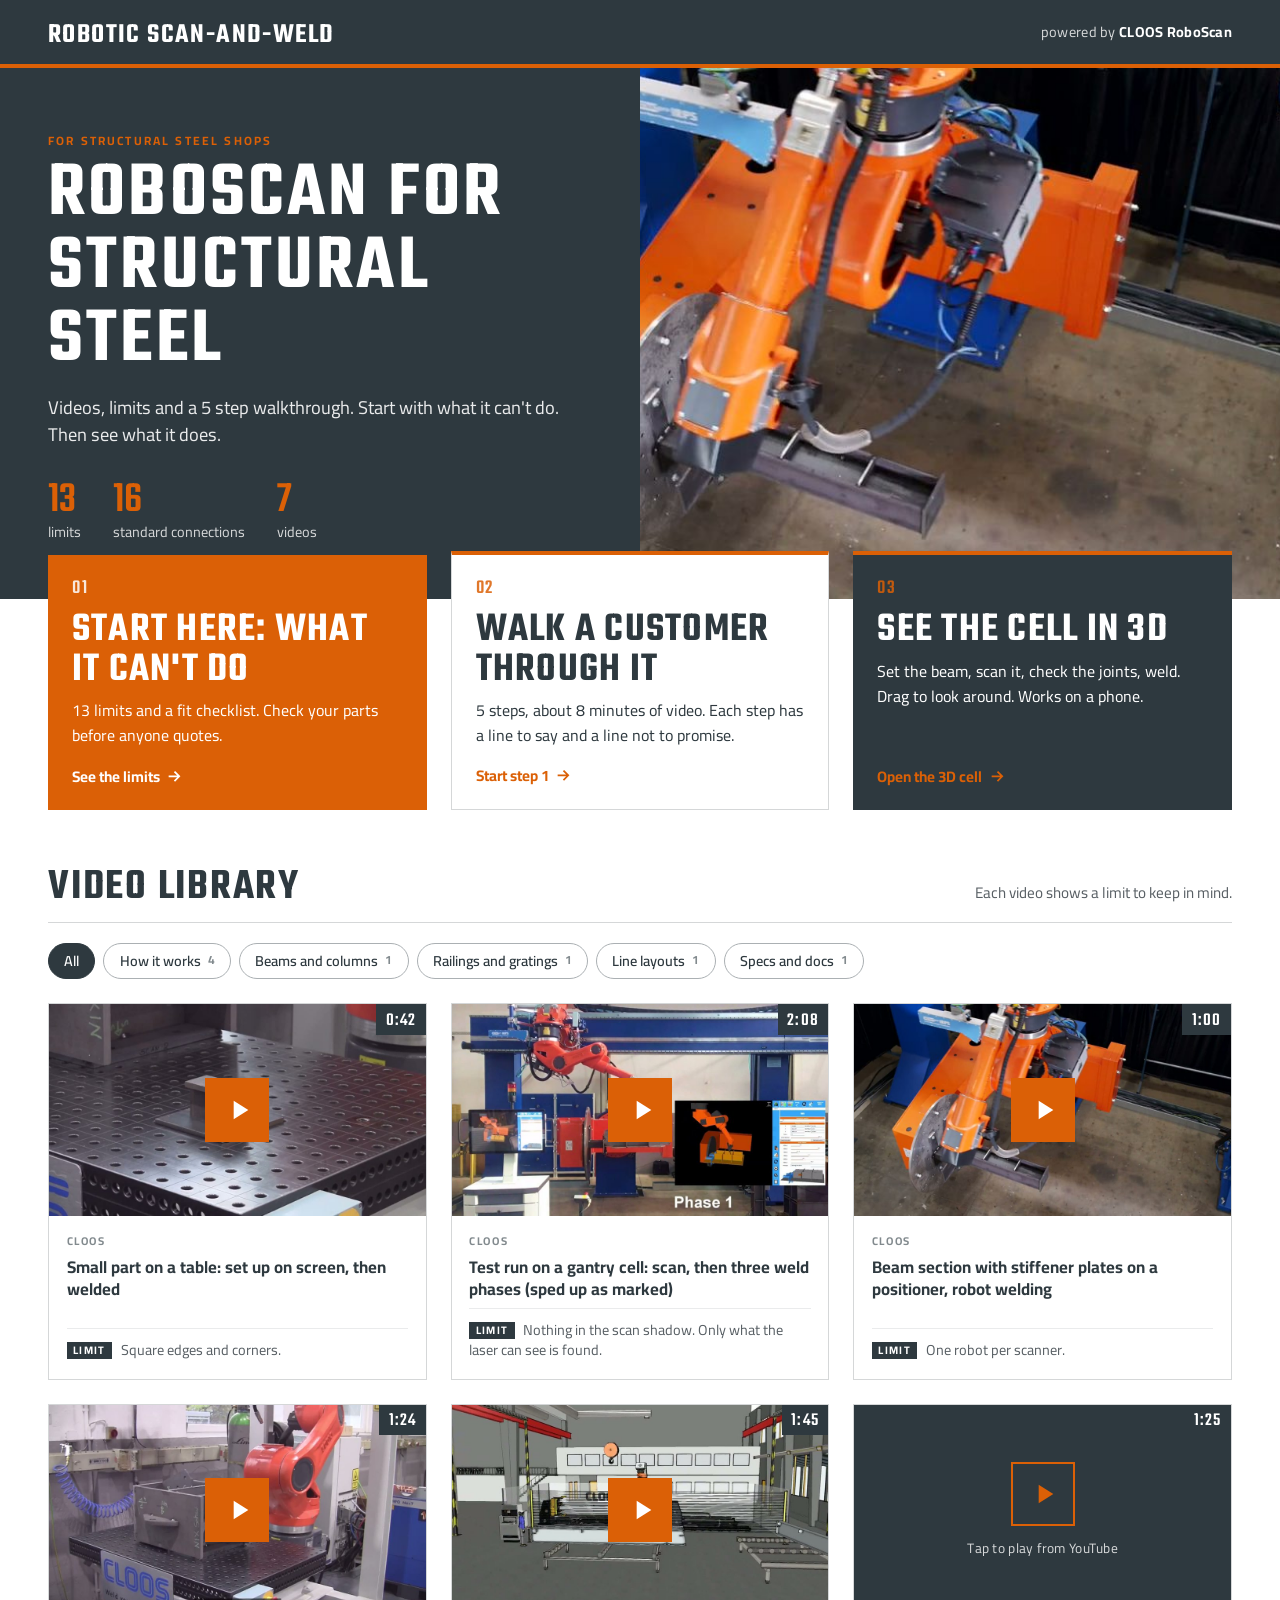
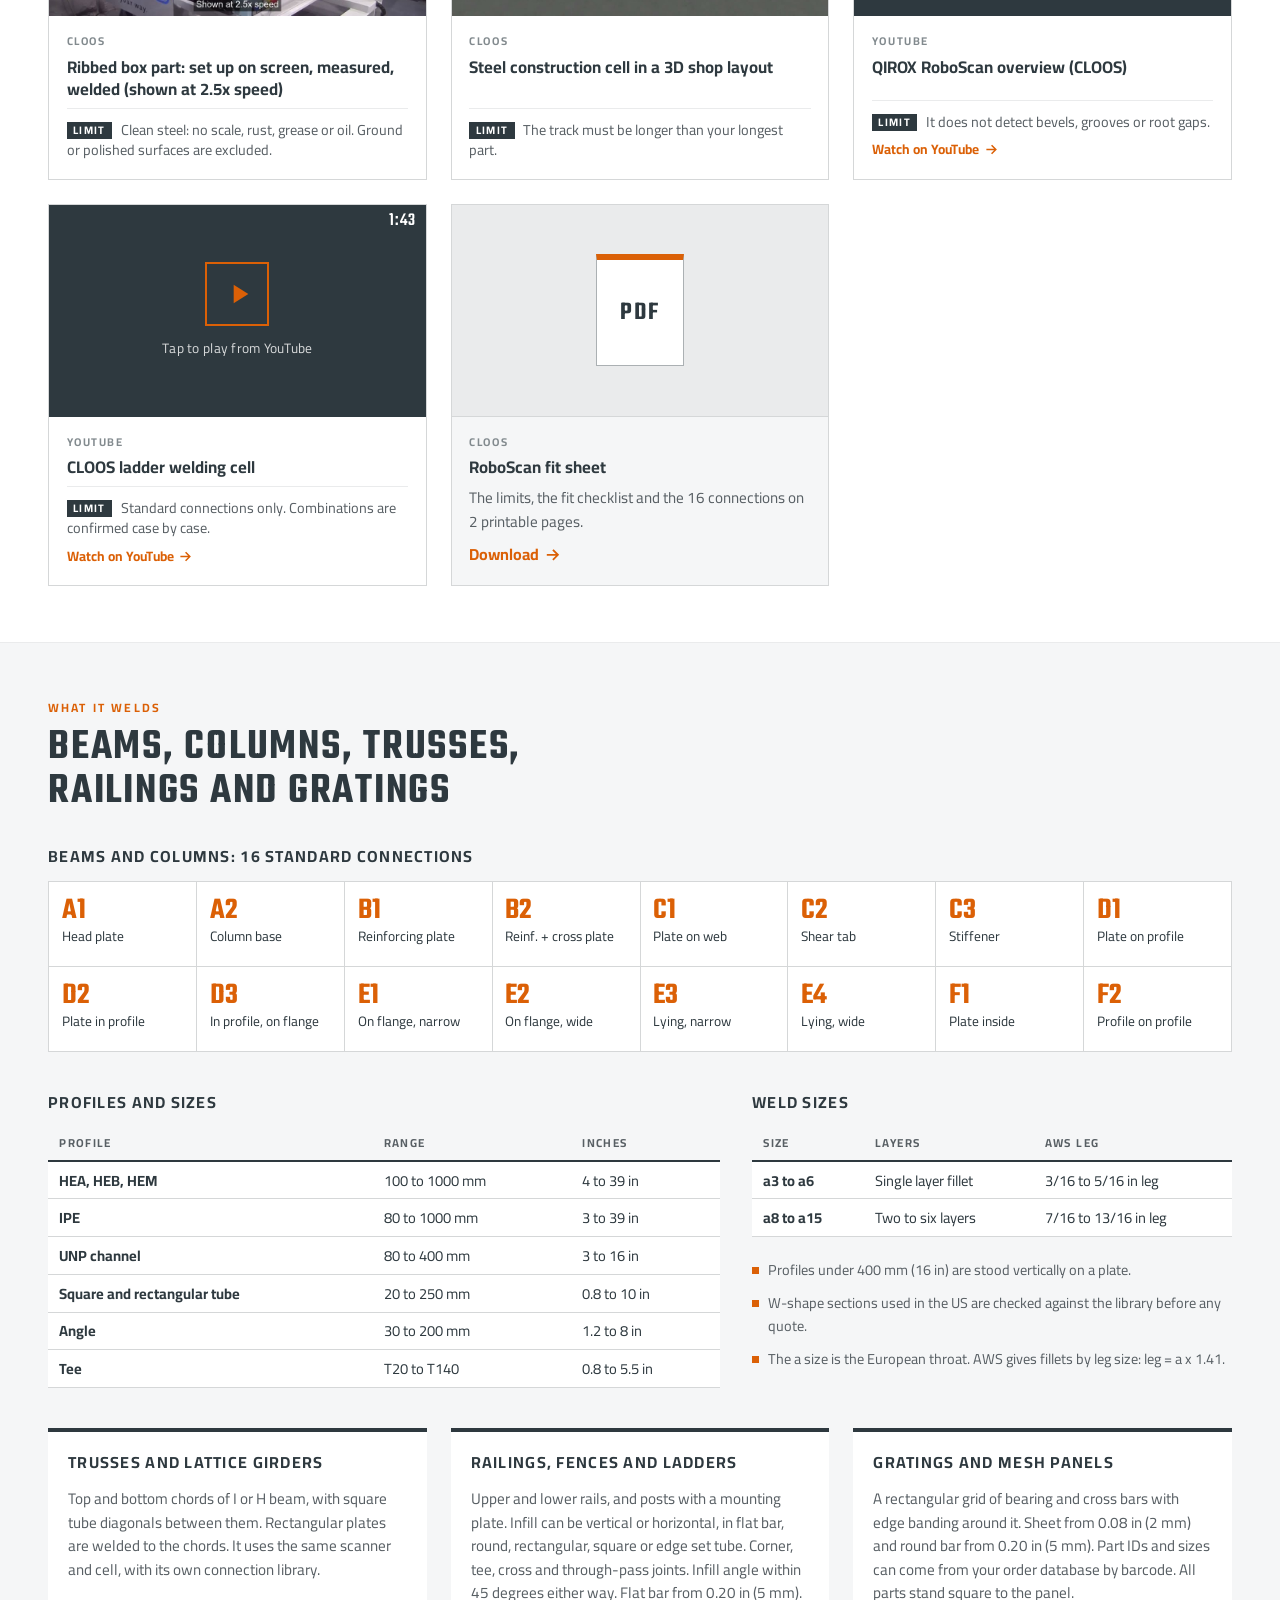
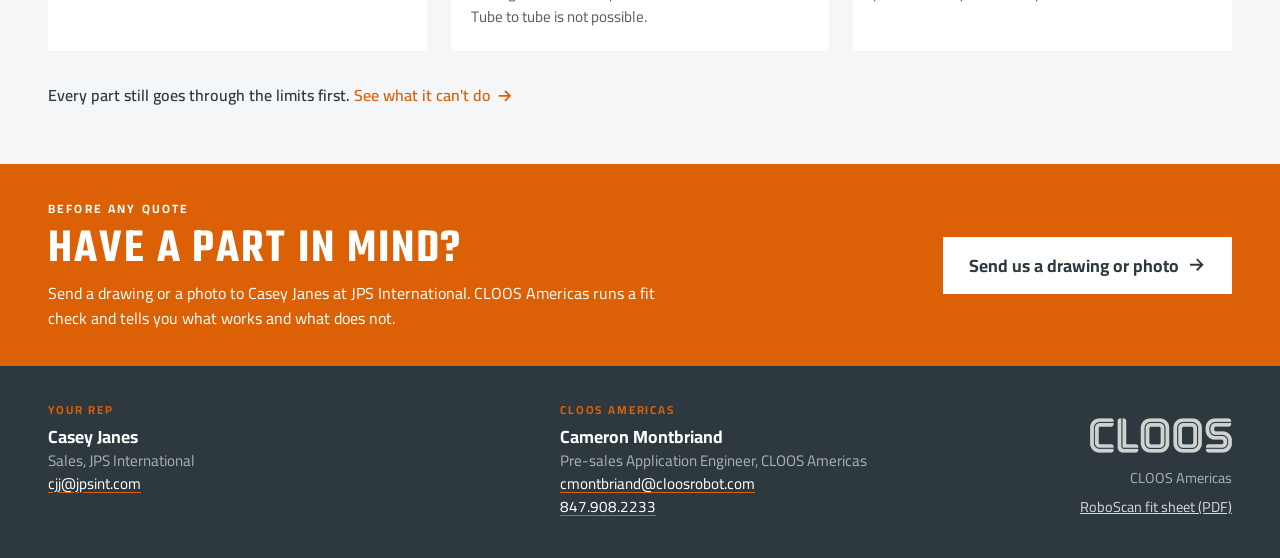
==== commit bac0d588: "Update RoboScan kit site" ====
--- a/index.html
+++ b/index.html
@@ -50,7 +50,7 @@
     </div>
   </section>
 
-  <section class="pinned wrap" aria-label="Start here">
+  <section class="pinned wrap pinned--3" aria-label="Start here">
     <a class="pin pin--limits" href="#limits">
       <span class="pin__num">01</span>
       <span class="pin__title">Start here: what it can't do</span>
@@ -62,6 +62,12 @@
       <span class="pin__title">Walk a customer through it</span>
       <span class="pin__text">5 steps, about 8 minutes of video. Each step has a line to say and a line not to promise.</span>
       <span class="pin__go">Start step 1 <svg class="arrow" viewBox="0 0 24 24" aria-hidden="true" focusable="false"><path d="M5 12h13M13 6l6 6-6 6"/></svg></span>
+    </a>
+    <a class="pin pin--cell" href="cell/">
+      <span class="pin__num">03</span>
+      <span class="pin__title">See the cell in 3D</span>
+      <span class="pin__text">Set the beam, scan it, check the joints, weld. Drag to look around. Works on a phone.</span>
+      <span class="pin__go">Open the 3D cell <svg class="arrow" viewBox="0 0 24 24" aria-hidden="true" focusable="false"><path d="M5 12h13M13 6l6 6-6 6"/></svg></span>
     </a>
   </section>
 
@@ -513,7 +519,7 @@
       <aside class="lines" aria-label="For the rep">
         <div class="say">
           <p class="lines__label">Say this</p>
-          <p class="say__text">Here is an example CLOOS steel construction cell on a floor. Your layout is drawn to your building before any quote.</p>
+          <p class="say__text">Open the 3D cell and walk them through it: set the beam, scan it, check the joints, weld. Your layout is drawn to your building before any quote.</p>
         </div>
         <div class="dont">
           <p class="lines__label">Don't promise</p>
@@ -521,6 +527,14 @@
         </div>
       </aside>
       <div class="step__main">
+        <a class="cell3d" href="cell/">
+<img src="cell/poster.jpg" alt="3D view of a RoboScan steel cell under an awning" width="960" height="540" loading="lazy">          <span class="cell3d__body">
+            <span class="cell3d__k">3D</span>
+            <span class="cell3d__t">Walk through the cell in 3D</span>
+            <span class="cell3d__x">Set the beam, scan, check, weld. Illustration, not to scale.</span>
+            <span class="cell3d__go">Open the 3D cell <svg class="arrow" viewBox="0 0 24 24" aria-hidden="true" focusable="false"><path d="M5 12h13M13 6l6 6-6 6"/></svg></span>
+          </span>
+        </a>
         <div class="clips clips--1">
             <article class="clip" data-topic="layouts" data-video="layouts-steel-cell">
       <div class="media">
--- a/static/kit.css
+++ b/static/kit.css
@@ -144,6 +144,21 @@
 .pin__text { font-size: 1rem; max-width: 32rem; }
 .pin__go { margin-top: auto; padding-top: .5rem; font-weight: 700; font-size: .95rem; display: inline-flex; align-items: center; gap: .4rem; }
 .pin--walk .pin__go, .pin--walk .pin__num { color: var(--orange); }
+@media (min-width: 1000px) { .pinned--3 { grid-template-columns: 1fr 1fr 1fr; } }
+.pin--cell { background: var(--bg-100); color: var(--white); }
+.pin--cell:hover { background: var(--dark-2); }
+.pin--cell .pin__go, .pin--cell .pin__num { color: var(--orange); }
+
+/* ---------- 3D cell card (walkthrough step 4) ---------- */
+.cell3d { display: grid; grid-template-columns: minmax(0, 1fr); margin-bottom: 1.25rem; background: var(--bg-100); color: var(--white); text-decoration: none; border-top: 4px solid var(--orange); }
+@media (min-width: 640px) { .cell3d { grid-template-columns: minmax(0, 3fr) minmax(0, 2fr); } }
+.cell3d img { display: block; width: 100%; height: 100%; object-fit: cover; aspect-ratio: 16 / 9; }
+.cell3d__body { display: flex; flex-direction: column; gap: .35rem; padding: 1.1rem 1.25rem; }
+.cell3d__k { font-family: var(--font-display); font-size: 1.1rem; letter-spacing: .1em; color: var(--orange); }
+.cell3d__t { font-family: var(--font-display); font-weight: 600; text-transform: uppercase; font-size: 1.9rem; line-height: .95; }
+.cell3d__x { color: var(--bg-20); }
+.cell3d__go { margin-top: auto; font-weight: 700; color: var(--orange); }
+.cell3d:hover { background: var(--dark-2); }
 
 /* ---------- Section heads ---------- */
 .section-head { display: flex; flex-wrap: wrap; align-items: baseline; justify-content: space-between; gap: .25rem 2rem; border-bottom: 1px solid var(--bg-20); padding-bottom: .75rem; margin-bottom: 1.25rem; }
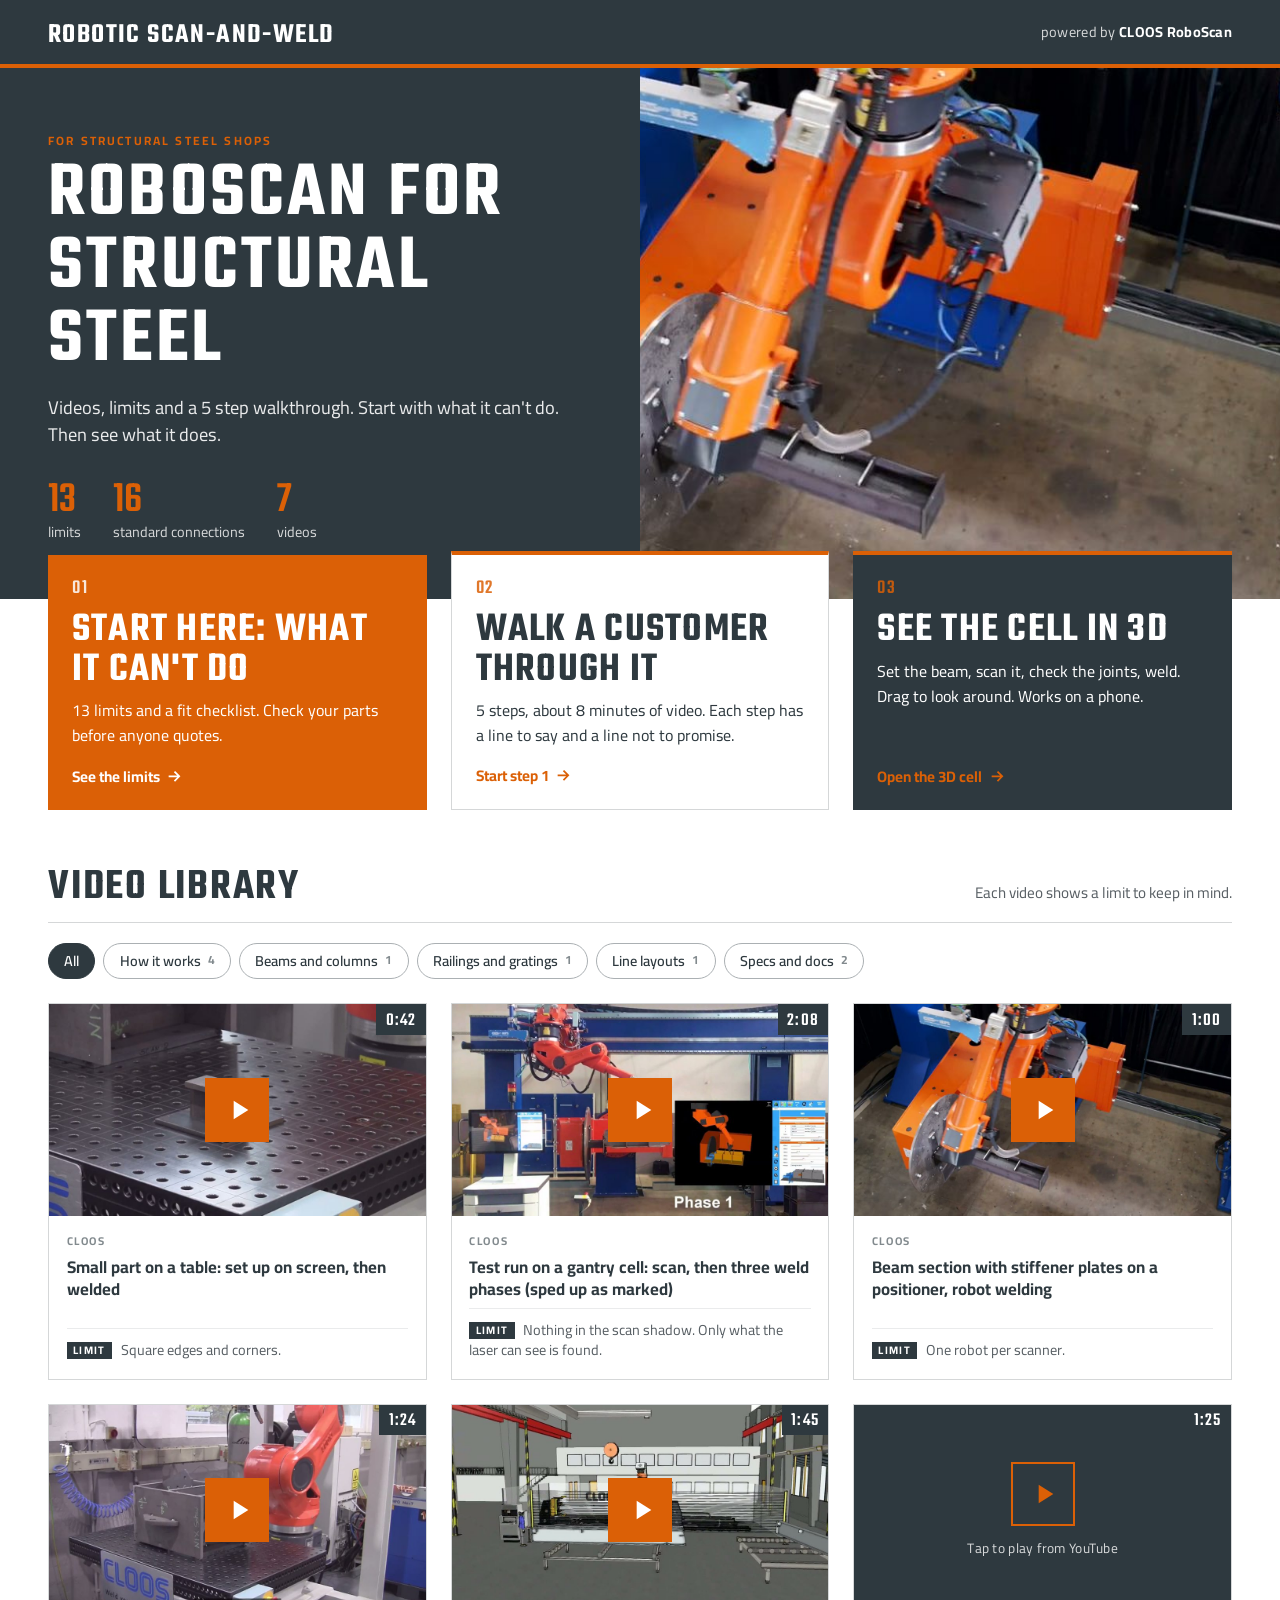
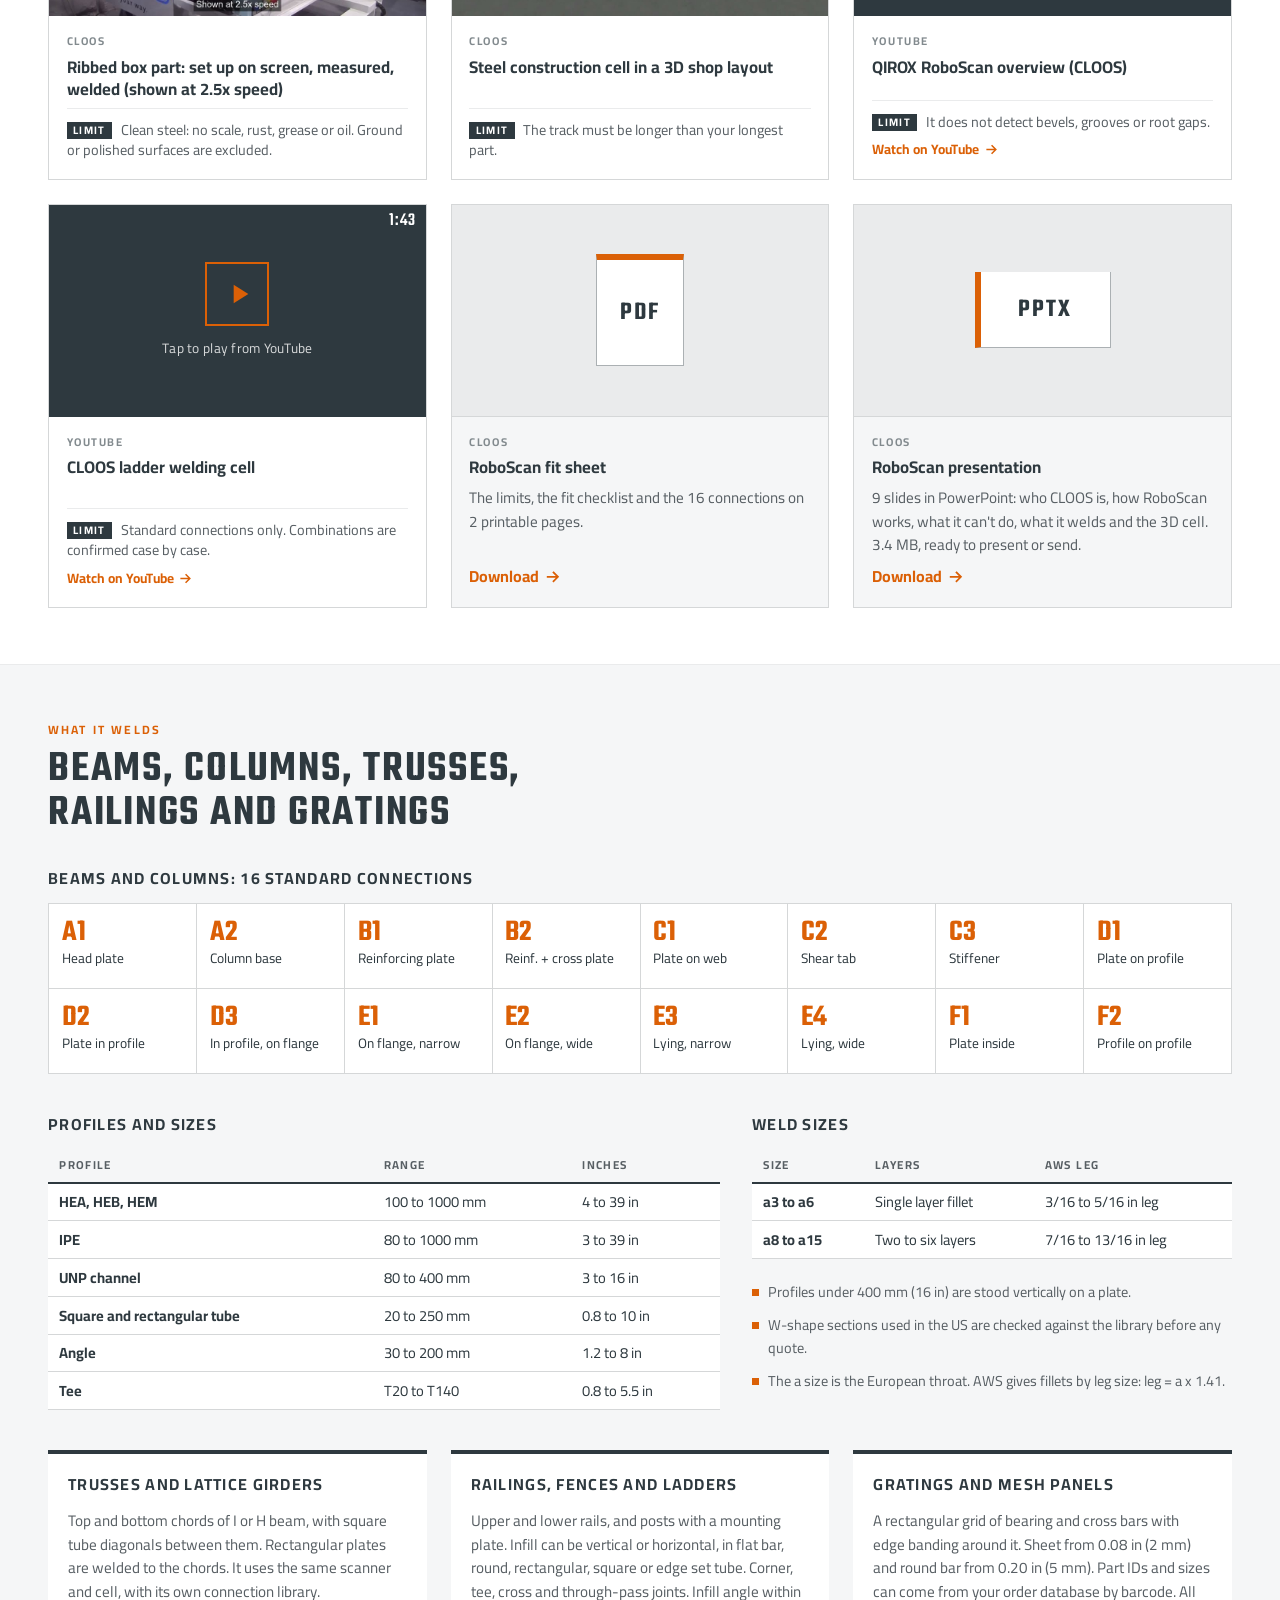
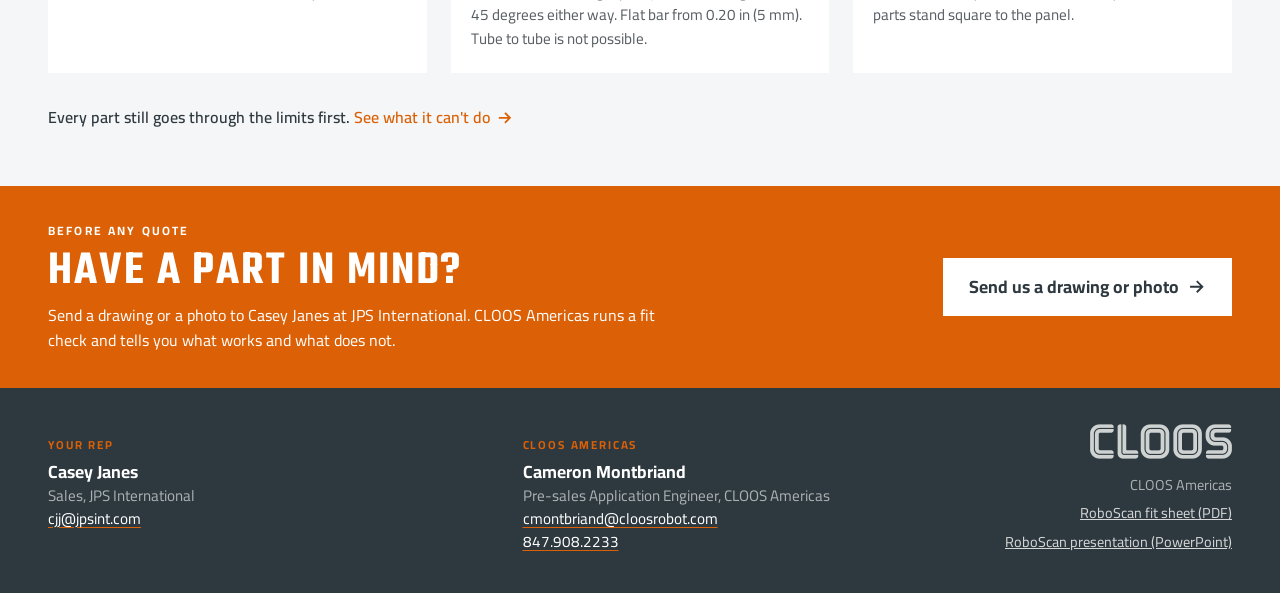
==== commit 68095e12: "Update RoboScan kit site" ====
--- a/index.html
+++ b/index.html
@@ -9,8 +9,8 @@
 <meta property="og:type" content="website">
 <meta property="og:title" content="RoboScan for structural steel | Robotic Scan-and-Weld">
 <meta property="og:description" content="Videos, limits and a step by step walkthrough for structural steel shops. Check what it can&#39;t do first, then send a drawing or photo for a fit check.">
-<meta property="og:url" content="https://cameroon3426.github.io/roboscan-kit/">
-<meta property="og:image" content="https://cameroon3426.github.io/roboscan-kit/og.jpg">
+<meta property="og:url" content="https://cloos-americas.github.io/roboscan-kit/">
+<meta property="og:image" content="https://cloos-americas.github.io/roboscan-kit/og.jpg">
 <meta property="og:image:width" content="1200">
 <meta property="og:image:height" content="630">
 <meta property="og:image:alt" content="Robotic Scan-and-Weld, powered by CLOOS RoboScan">
@@ -82,7 +82,7 @@
       <button type="button" data-filter="beams" aria-pressed="false">Beams and columns <span class="chips__n">1</span></button>
       <button type="button" data-filter="railings" aria-pressed="false">Railings and gratings <span class="chips__n">1</span></button>
       <button type="button" data-filter="layouts" aria-pressed="false">Line layouts <span class="chips__n">1</span></button>
-      <button type="button" data-filter="docs" aria-pressed="false">Specs and docs <span class="chips__n">1</span></button>
+      <button type="button" data-filter="docs" aria-pressed="false">Specs and docs <span class="chips__n">2</span></button>
     </div>
     <div class="grid">
         <article class="tile" data-topic="how" data-video="how-small-part">
@@ -200,6 +200,17 @@
             <span class="source">CLOOS</span>
             <span class="tile__title">RoboScan fit sheet</span>
             <span class="doc__text">The limits, the fit checklist and the 16 connections on 2 printable pages.</span>
+            <span class="doc__go">Download <svg class="arrow" viewBox="0 0 24 24" aria-hidden="true" focusable="false"><path d="M5 12h13M13 6l6 6-6 6"/></svg></span>
+          </span>
+        </a>
+      </article>
+      <article class="tile tile--doc" data-topic="docs">
+        <a class="doc" href="CLOOS-RoboScan-Structural-Steel.pptx" download>
+          <span class="doc__sheet" aria-hidden="true"><span class="doc__pdf doc__pdf--deck">PPTX</span></span>
+          <span class="doc__body">
+            <span class="source">CLOOS</span>
+            <span class="tile__title">RoboScan presentation</span>
+            <span class="doc__text">9 slides in PowerPoint: who CLOOS is, how RoboScan works, what it can't do, what it welds and the 3D cell. 3.4 MB, ready to present or send.</span>
             <span class="doc__go">Download <svg class="arrow" viewBox="0 0 24 24" aria-hidden="true" focusable="false"><path d="M5 12h13M13 6l6 6-6 6"/></svg></span>
           </span>
         </a>
@@ -634,7 +645,7 @@
       <img src="static/cloos-logo-light.png" alt="CLOOS" width="142" height="35">
       <p>CLOOS Americas</p>
       <p><a href="roboscan-fit-sheet.pdf" download>RoboScan fit sheet (PDF)</a></p>
-    </div>
+<p><a href="CLOOS-RoboScan-Structural-Steel.pptx" download>RoboScan presentation (PowerPoint)</a></p>    </div>
   </div>
 </footer>
 <script src="static/kit.js"></script>
--- a/static/kit.css
+++ b/static/kit.css
@@ -239,6 +239,7 @@
   display: grid; place-items: center;
   font-family: var(--font-display); font-weight: 600; font-size: 1.6rem; letter-spacing: .08em; color: var(--bg-100);
 }
+.doc__pdf--deck { width: 8.5rem; height: 4.8rem; border-top: 0; border-left: 6px solid var(--orange); }
 .doc__body { padding: 1rem 1.1rem 1.15rem; display: flex; flex-direction: column; gap: .45rem; flex: 1; }
 .doc__text { color: var(--bg-80); font-size: .95rem; }
 .doc__go { margin-top: auto; font-weight: 700; color: var(--orange); display: inline-flex; align-items: center; gap: .3rem; }
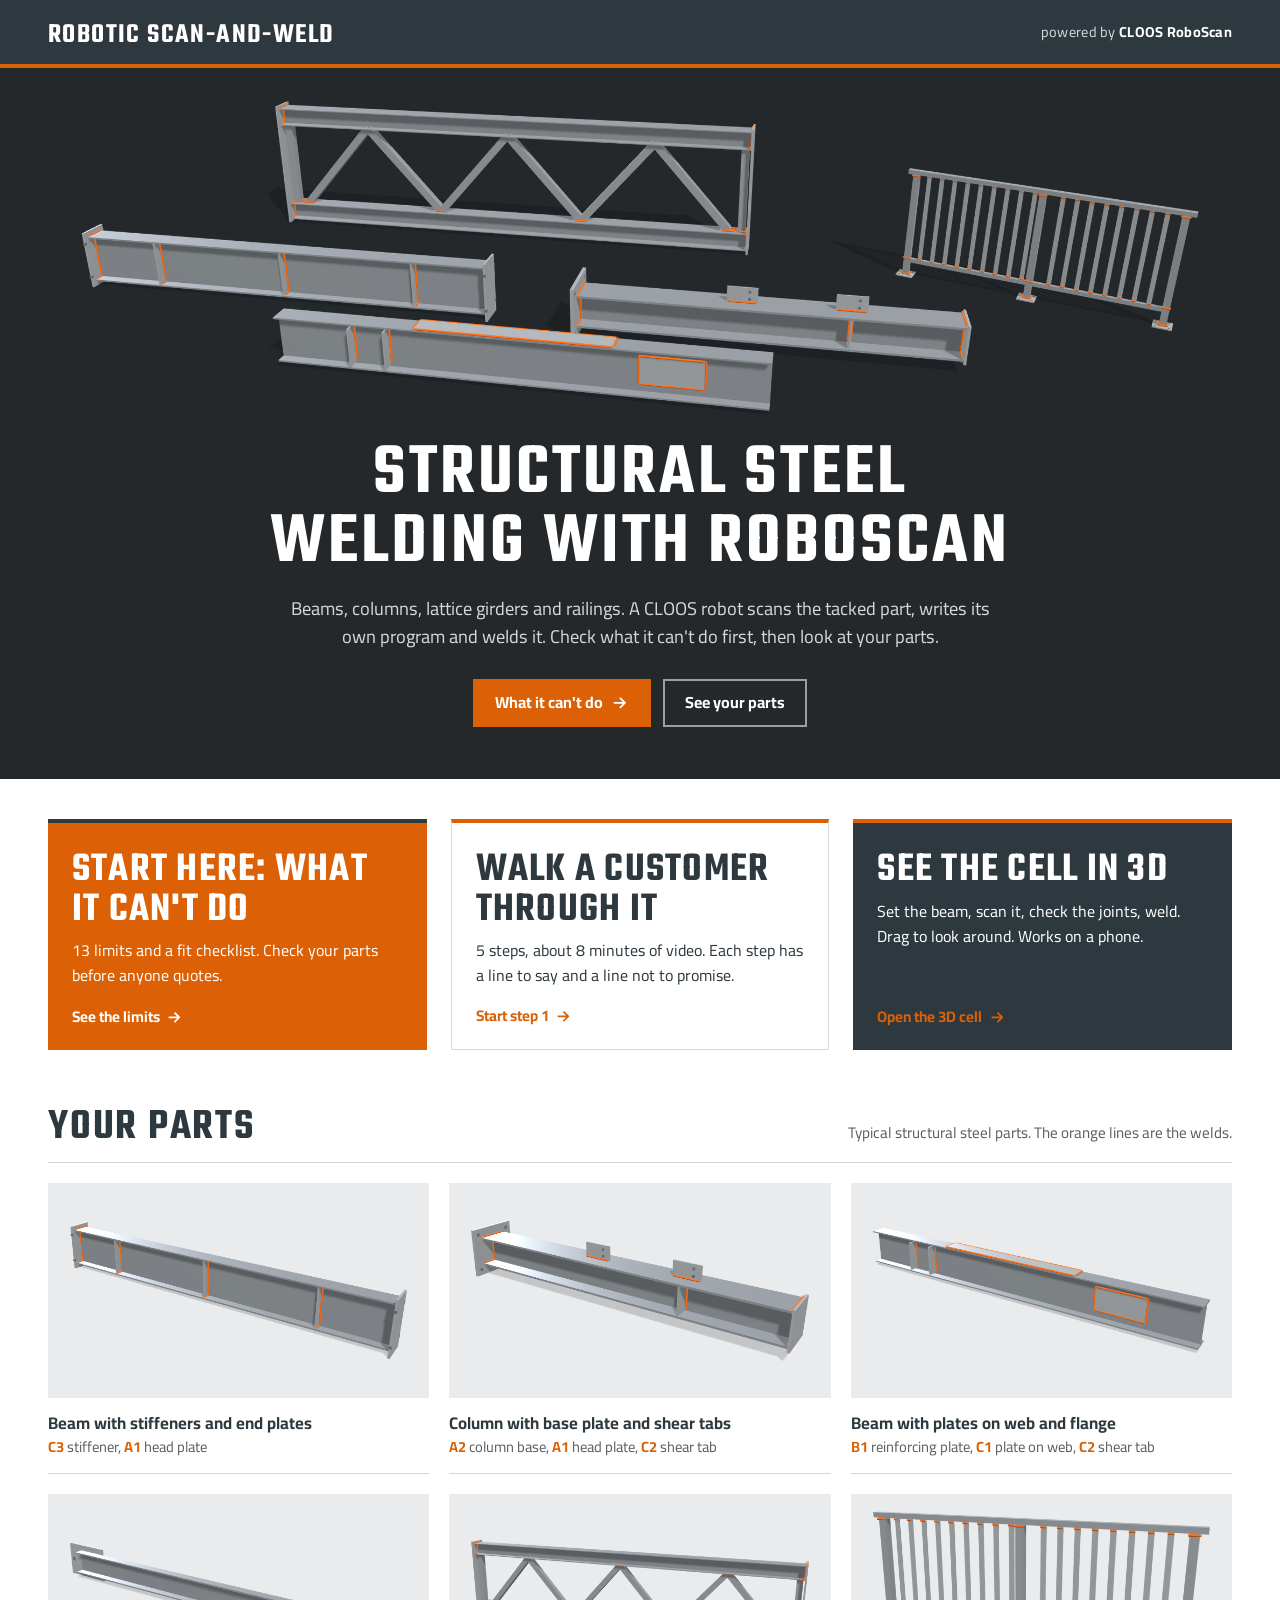
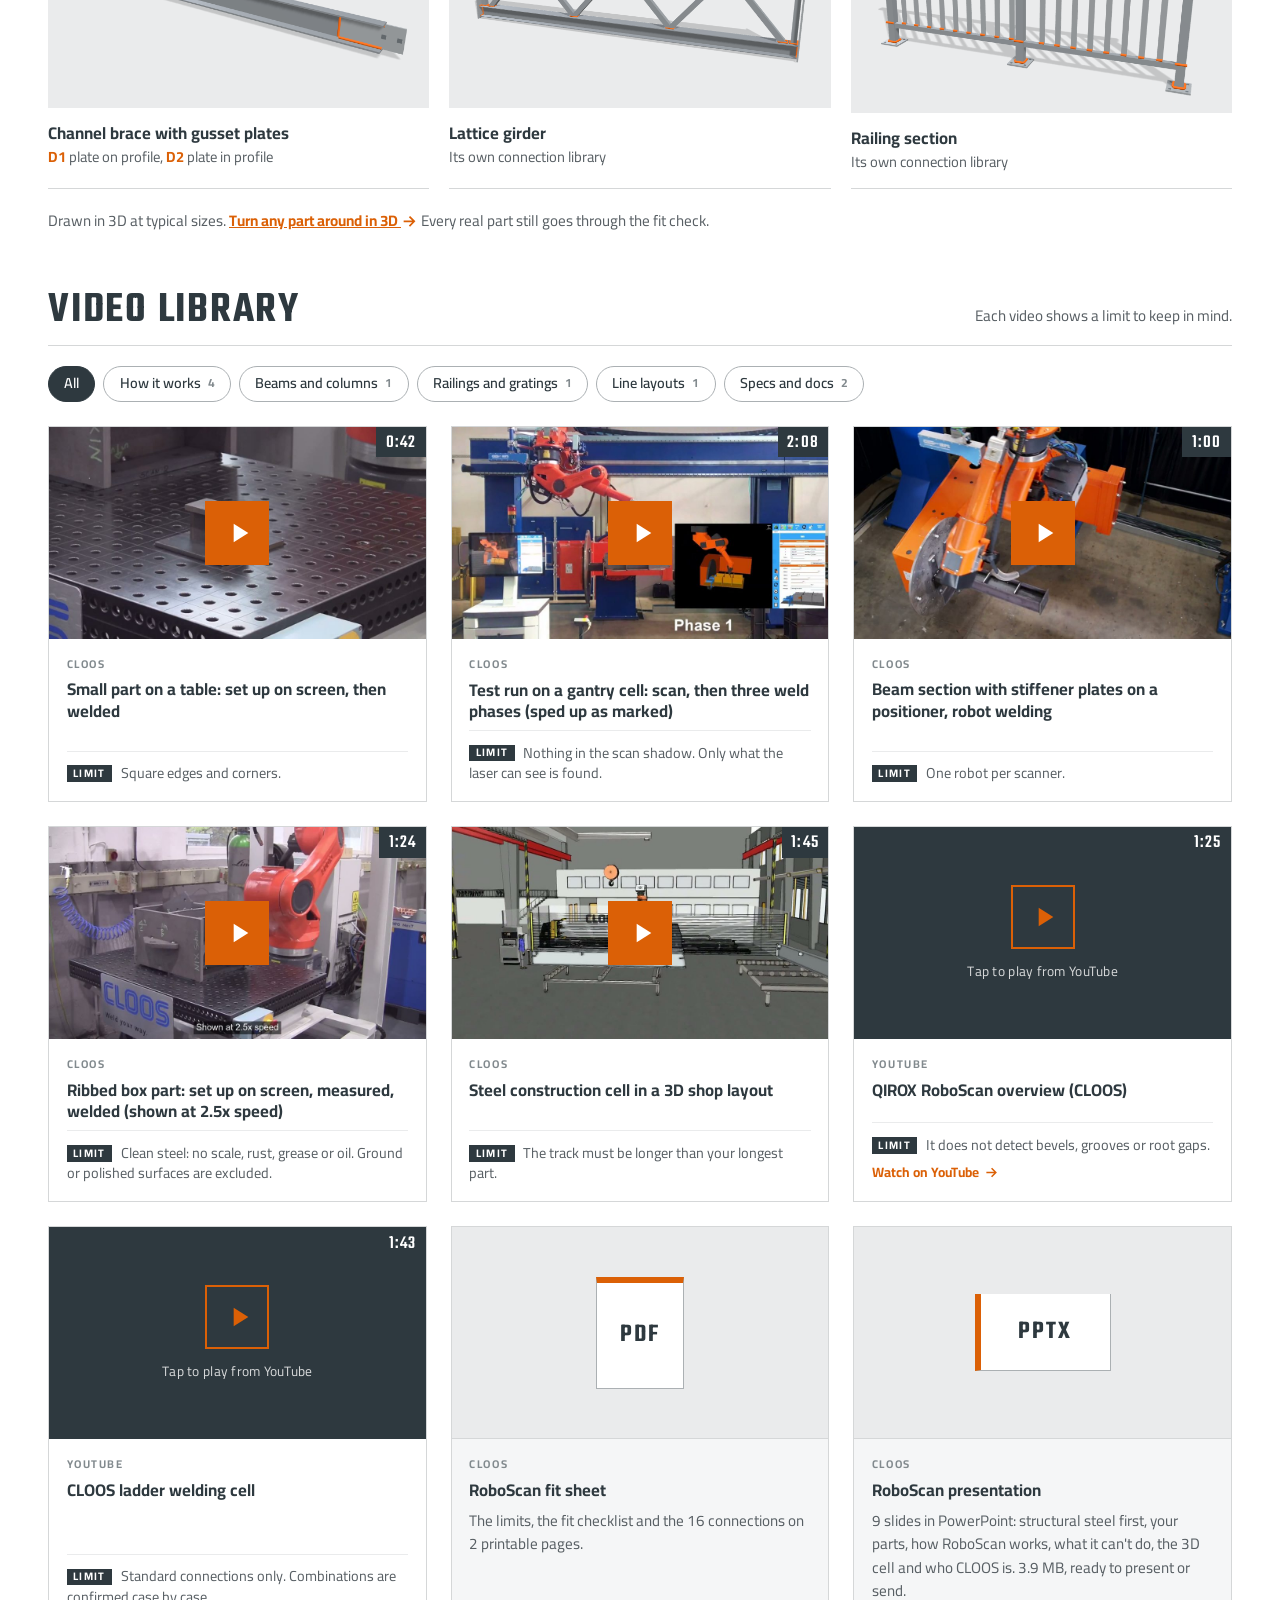
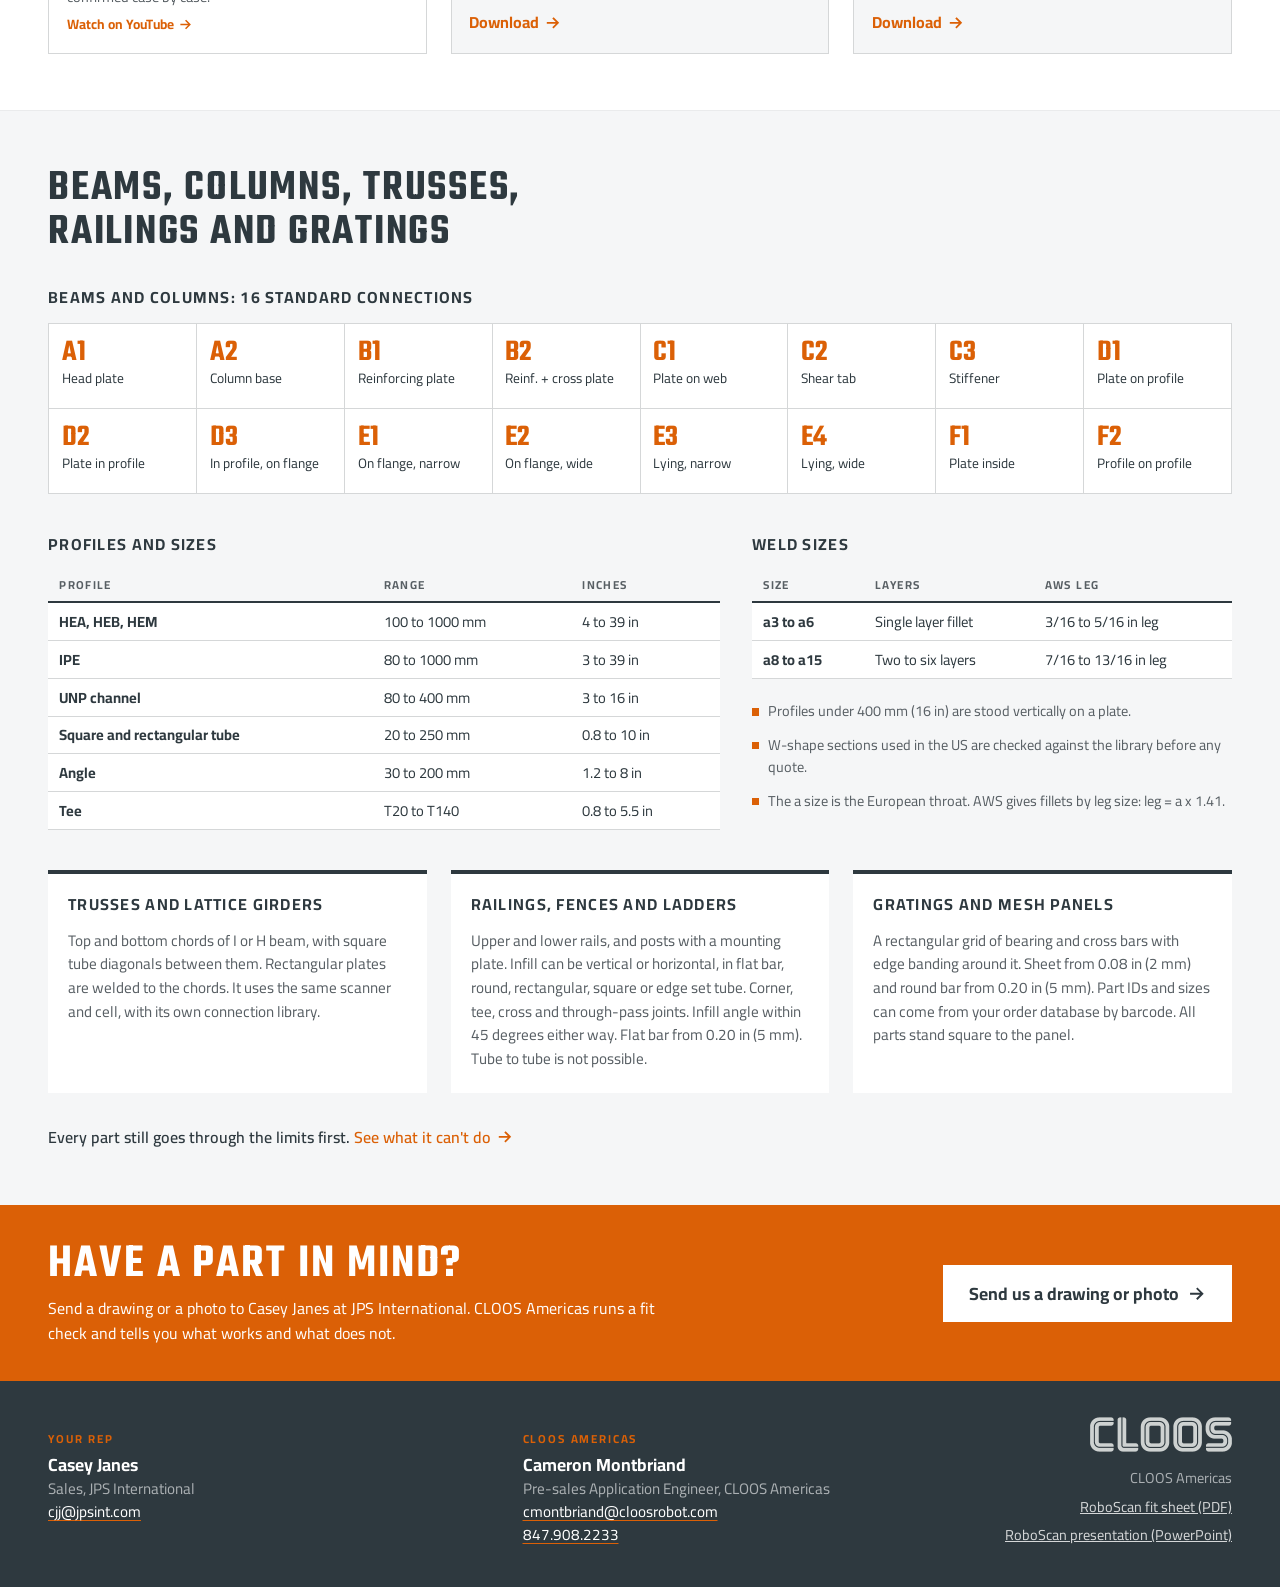
==== commit 80d6cb95: "Update RoboScan kit site" ====
--- a/index.html
+++ b/index.html
@@ -35,40 +35,74 @@
 
 <main id="home" class="view" data-view="home">
   <section class="hero" id="top">
-    <div class="hero__text">
-      <p class="eyebrow">For structural steel shops</p>
-      <h1 class="hero__title">RoboScan for structural steel</h1>
-      <p class="lead">Videos, limits and a 5 step walkthrough. Start with what it can't do. Then see what it does.</p>
-      <ul class="stats" aria-label="In this kit">
-        <li><b>13</b> limits</li>
-        <li><b>16</b> standard connections</li>
-        <li><b>7</b> videos</li>
-      </ul>
-    </div>
-    <div class="hero__pic">
-      <img src="media/beams-box-section.jpg" alt="CLOOS robot welding a beam section on a positioner" width="960" height="540">
+    <div class="hero__steel">
+      <img src="parts/cover.png" alt="Structural steel parts: stiffened beams, a plated beam, a lattice girder and a railing, welds in orange" width="2200" height="616">
+    </div>
+    <div class="wrap hero__text">
+      <h1 class="hero__title">Structural steel welding with RoboScan</h1>
+      <p class="lead">Beams, columns, lattice girders and railings. A CLOOS robot scans the tacked part, writes its own program and welds it. Check what it can't do first, then look at your parts.</p>
+      <p class="hero__links">
+        <a class="btn btn--primary" href="#limits">What it can't do <svg class="arrow" viewBox="0 0 24 24" aria-hidden="true" focusable="false"><path d="M5 12h13M13 6l6 6-6 6"/></svg></a>
+<a class="btn btn--outline-light" href="#parts">See your parts</a>      </p>
     </div>
   </section>
 
   <section class="pinned wrap pinned--3" aria-label="Start here">
     <a class="pin pin--limits" href="#limits">
-      <span class="pin__num">01</span>
       <span class="pin__title">Start here: what it can't do</span>
       <span class="pin__text">13 limits and a fit checklist. Check your parts before anyone quotes.</span>
       <span class="pin__go">See the limits <svg class="arrow" viewBox="0 0 24 24" aria-hidden="true" focusable="false"><path d="M5 12h13M13 6l6 6-6 6"/></svg></span>
     </a>
     <a class="pin pin--walk" href="#walk-1">
-      <span class="pin__num">02</span>
       <span class="pin__title">Walk a customer through it</span>
       <span class="pin__text">5 steps, about 8 minutes of video. Each step has a line to say and a line not to promise.</span>
       <span class="pin__go">Start step 1 <svg class="arrow" viewBox="0 0 24 24" aria-hidden="true" focusable="false"><path d="M5 12h13M13 6l6 6-6 6"/></svg></span>
     </a>
     <a class="pin pin--cell" href="cell/">
-      <span class="pin__num">03</span>
       <span class="pin__title">See the cell in 3D</span>
       <span class="pin__text">Set the beam, scan it, check the joints, weld. Drag to look around. Works on a phone.</span>
       <span class="pin__go">Open the 3D cell <svg class="arrow" viewBox="0 0 24 24" aria-hidden="true" focusable="false"><path d="M5 12h13M13 6l6 6-6 6"/></svg></span>
     </a>
+  </section>
+
+  <section class="parts wrap" id="parts" aria-labelledby="parts-title">
+    <div class="section-head">
+      <h2 id="parts-title">Your parts</h2>
+      <p class="section-head__note">Typical structural steel parts. The orange lines are the welds.</p>
+    </div>
+    <div class="parts__grid">
+      <a class="part" href="parts/#part=beam-stiffeners">
+        <span class="part__pic"><img src="parts/beam-stiffeners.png" alt="Beam with stiffeners and end plates, welds in orange" width="1345" height="547" loading="lazy"></span>
+        <span class="part__title">Beam with stiffeners and end plates</span>
+        <span class="part__codes"><b>C3</b> stiffener, <b>A1</b> head plate</span>
+      </a>
+      <a class="part" href="parts/#part=column">
+        <span class="part__pic"><img src="parts/column.png" alt="Column with base plate and shear tabs, welds in orange" width="1360" height="569" loading="lazy"></span>
+        <span class="part__title">Column with base plate and shear tabs</span>
+        <span class="part__codes"><b>A2</b> column base, <b>A1</b> head plate, <b>C2</b> shear tab</span>
+      </a>
+      <a class="part" href="parts/#part=beam-plates">
+        <span class="part__pic"><img src="parts/beam-plates.png" alt="Beam with plates on web and flange, welds in orange" width="1336" height="496" loading="lazy"></span>
+        <span class="part__title">Beam with plates on web and flange</span>
+        <span class="part__codes"><b>B1</b> reinforcing plate, <b>C1</b> plate on web, <b>C2</b> shear tab</span>
+      </a>
+      <a class="part" href="parts/#part=brace">
+        <span class="part__pic"><img src="parts/brace.png" alt="Channel brace with gusset plates, welds in orange" width="1297" height="452" loading="lazy"></span>
+        <span class="part__title">Channel brace with gusset plates</span>
+        <span class="part__codes"><b>D1</b> plate on profile, <b>D2</b> plate in profile</span>
+      </a>
+      <a class="part" href="parts/#part=truss">
+        <span class="part__pic"><img src="parts/truss.png" alt="Lattice girder, welds in orange" width="1400" height="511" loading="lazy"></span>
+        <span class="part__title">Lattice girder</span>
+        <span class="part__codes">Its own connection library</span>
+      </a>
+      <a class="part" href="parts/#part=railing">
+        <span class="part__pic"><img src="parts/railing.png" alt="Railing section, welds in orange" width="1400" height="764" loading="lazy"></span>
+        <span class="part__title">Railing section</span>
+        <span class="part__codes">Its own connection library</span>
+      </a>
+    </div>
+    <p class="parts__note">Drawn in 3D at typical sizes. <a href="parts/">Turn any part around in 3D <svg class="arrow" viewBox="0 0 24 24" aria-hidden="true" focusable="false"><path d="M5 12h13M13 6l6 6-6 6"/></svg></a> Every real part still goes through the fit check.</p>
   </section>
 
   <section class="library wrap" id="library" aria-labelledby="library-title">
@@ -210,7 +244,7 @@
           <span class="doc__body">
             <span class="source">CLOOS</span>
             <span class="tile__title">RoboScan presentation</span>
-            <span class="doc__text">9 slides in PowerPoint: who CLOOS is, how RoboScan works, what it can't do, what it welds and the 3D cell. 3.4 MB, ready to present or send.</span>
+            <span class="doc__text">9 slides in PowerPoint: structural steel first, your parts, how RoboScan works, what it can't do, the 3D cell and who CLOOS is. 3.9 MB, ready to present or send.</span>
             <span class="doc__go">Download <svg class="arrow" viewBox="0 0 24 24" aria-hidden="true" focusable="false"><path d="M5 12h13M13 6l6 6-6 6"/></svg></span>
           </span>
         </a>
@@ -220,7 +254,6 @@
 
   <section class="welds" id="welds" aria-labelledby="welds-title">
     <div class="wrap">
-      <p class="eyebrow">What it welds</p>
       <h2 id="welds-title">Beams, columns, trusses, railings and gratings</h2>
       <div class="welds__beams">
         <h3>Beams and columns: 16 standard connections</h3>
@@ -619,7 +652,6 @@
   <div class="cta">
     <div class="wrap cta__in">
       <div>
-        <p class="eyebrow eyebrow--light">Before any quote</p>
         <h2>Have a part in mind?</h2>
         <p>Send a drawing or a photo to Casey Janes at JPS International. CLOOS Americas runs a fit check and tells you what works and what does not.</p>
       </div>
--- a/static/kit.css
+++ b/static/kit.css
@@ -111,23 +111,19 @@
 .js .view.is-on { display: block; }
 
 /* ---------- Hero ---------- */
-.hero { display: grid; background: var(--bg-100); color: var(--white); }
-.hero__text { padding: 2rem var(--gutter) 2.25rem; }
-.hero__title { font-size: clamp(2.75rem, 1.6rem + 4.2vw, 5rem); line-height: .92; color: var(--white); margin-bottom: 1rem; max-width: 16ch; }
-.hero .lead { color: var(--bg-10); }
-.hero__pic { position: relative; min-height: 14rem; }
-.hero__pic img { position: absolute; inset: 0; width: 100%; height: 100%; object-fit: cover; object-position: 60% 40%; }
-.stats { list-style: none; padding: 0; margin: 1.75rem 0 0; display: flex; flex-wrap: wrap; gap: .5rem 2rem; color: var(--bg-20); font-size: .9rem; }
-.stats b { display: block; font-family: var(--font-display); font-weight: 500; font-size: 2.75rem; line-height: .9; color: var(--orange); padding-top: .1em; }
-@media (min-width: 900px) {
-  .hero { grid-template-columns: minmax(0, 1fr) minmax(0, 1fr); min-height: 30rem; }
-  .hero__text { padding: 4rem 3rem 3.5rem max(var(--gutter), calc((100vw - var(--wrap)) / 2 + var(--gutter))); align-self: center; }
-  .hero__pic { min-height: 100%; }
-}
+/* Steel first: the parts run across the top, the words sit under them. */
+.hero { background: #24282b; color: var(--white); padding-bottom: 3.25rem; }
+.hero__steel { padding: 1.5rem var(--gutter) .5rem; }
+.hero__steel img { display: block; width: 100%; max-width: 78rem; height: auto; margin: 0 auto; }
+.hero__steel .hero__photo { max-height: 26rem; object-fit: cover; }
+.hero__text { text-align: center; }
+.hero__title { font-size: clamp(2.4rem, 1.4rem + 4vw, 4.6rem); line-height: .95; color: var(--white); margin: .5rem auto 1rem; max-width: 22ch; }
+.hero .lead { color: var(--bg-20); max-width: 46rem; margin: 0 auto; }
+.hero__links { display: flex; flex-wrap: wrap; justify-content: center; gap: .75rem; margin-top: 1.75rem; }
 
 /* ---------- Pinned tiles ---------- */
 .pinned { display: grid; gap: 1rem; margin-top: 1.5rem; }
-@media (min-width: 760px) { .pinned { grid-template-columns: 1fr 1fr; gap: 1.5rem; margin-top: -3rem; position: relative; } }
+@media (min-width: 760px) { .pinned { grid-template-columns: 1fr 1fr; gap: 1.5rem; margin-top: 2.5rem; } }
 .pin {
   display: flex; flex-direction: column; gap: .5rem;
   padding: 1.5rem 1.5rem 1.35rem;
@@ -159,6 +155,21 @@
 .cell3d__x { color: var(--bg-20); }
 .cell3d__go { margin-top: auto; font-weight: 700; color: var(--orange); }
 .cell3d:hover { background: var(--dark-2); }
+
+/* ---------- Your parts ---------- */
+.parts { margin-top: 3.5rem; }
+.parts__grid { display: grid; gap: 1.25rem; grid-template-columns: minmax(0, 1fr); }
+@media (min-width: 640px) { .parts__grid { grid-template-columns: repeat(2, minmax(0, 1fr)); } }
+@media (min-width: 1000px) { .parts__grid { grid-template-columns: repeat(3, minmax(0, 1fr)); } }
+.part { display: flex; flex-direction: column; text-decoration: none; color: var(--bg-100); border-bottom: 1px solid var(--bg-20); padding-bottom: .9rem; }
+.part__pic { display: grid; place-items: center; aspect-ratio: 16 / 9; background: var(--bg-10); padding: .75rem; margin-bottom: .75rem; transition: background-color .2s var(--ease); }
+.part__pic img { max-width: 100%; max-height: 100%; width: auto; height: auto; object-fit: contain; }
+.part:hover .part__pic { background: var(--bg-20); }
+.part__title { font-weight: 700; font-size: 1.05rem; }
+.part__codes { color: var(--bg-80); font-size: .92rem; }
+.part__codes b { color: var(--orange); font-weight: 700; }
+.parts__note { color: var(--bg-80); margin-top: 1.25rem; font-size: .95rem; }
+.parts__note a { color: var(--orange); font-weight: 700; }
 
 /* ---------- Section heads ---------- */
 .section-head { display: flex; flex-wrap: wrap; align-items: baseline; justify-content: space-between; gap: .25rem 2rem; border-bottom: 1px solid var(--bg-20); padding-bottom: .75rem; margin-bottom: 1.25rem; }
@@ -289,6 +300,8 @@
 .btn--white { background: var(--white); color: var(--bg-100); }
 .btn--white:hover { color: var(--orange); }
 .btn--big { font-size: 1.1rem; padding: 1rem 1.5rem; }
+.btn--outline-light { border-color: rgba(255, 255, 255, .55); color: var(--white); background: transparent; }
+.btn--outline-light:hover { border-color: var(--white); }
 
 /* ---------- Page heads (limits) ---------- */
 .pagehead { background: var(--bg-100); color: var(--white); padding: 1.5rem 0 2.25rem; border-bottom: 4px solid var(--orange); }
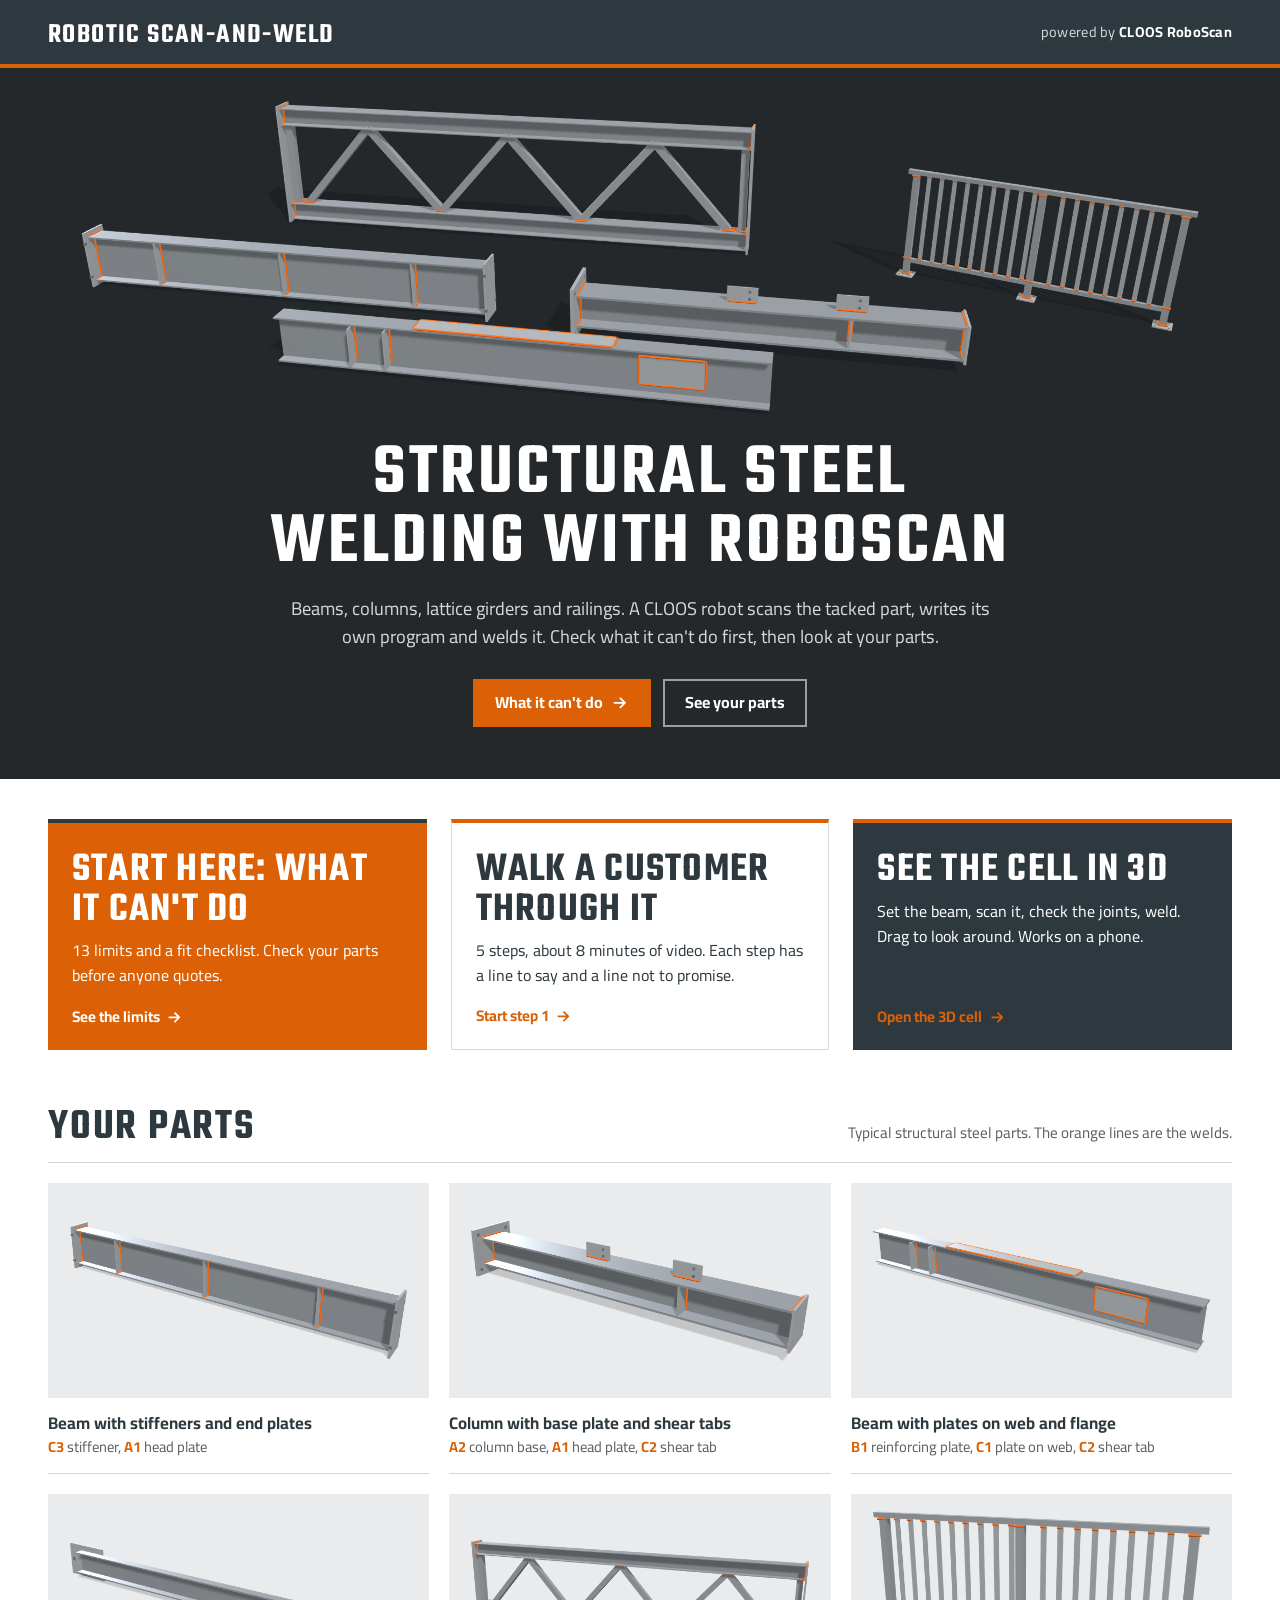
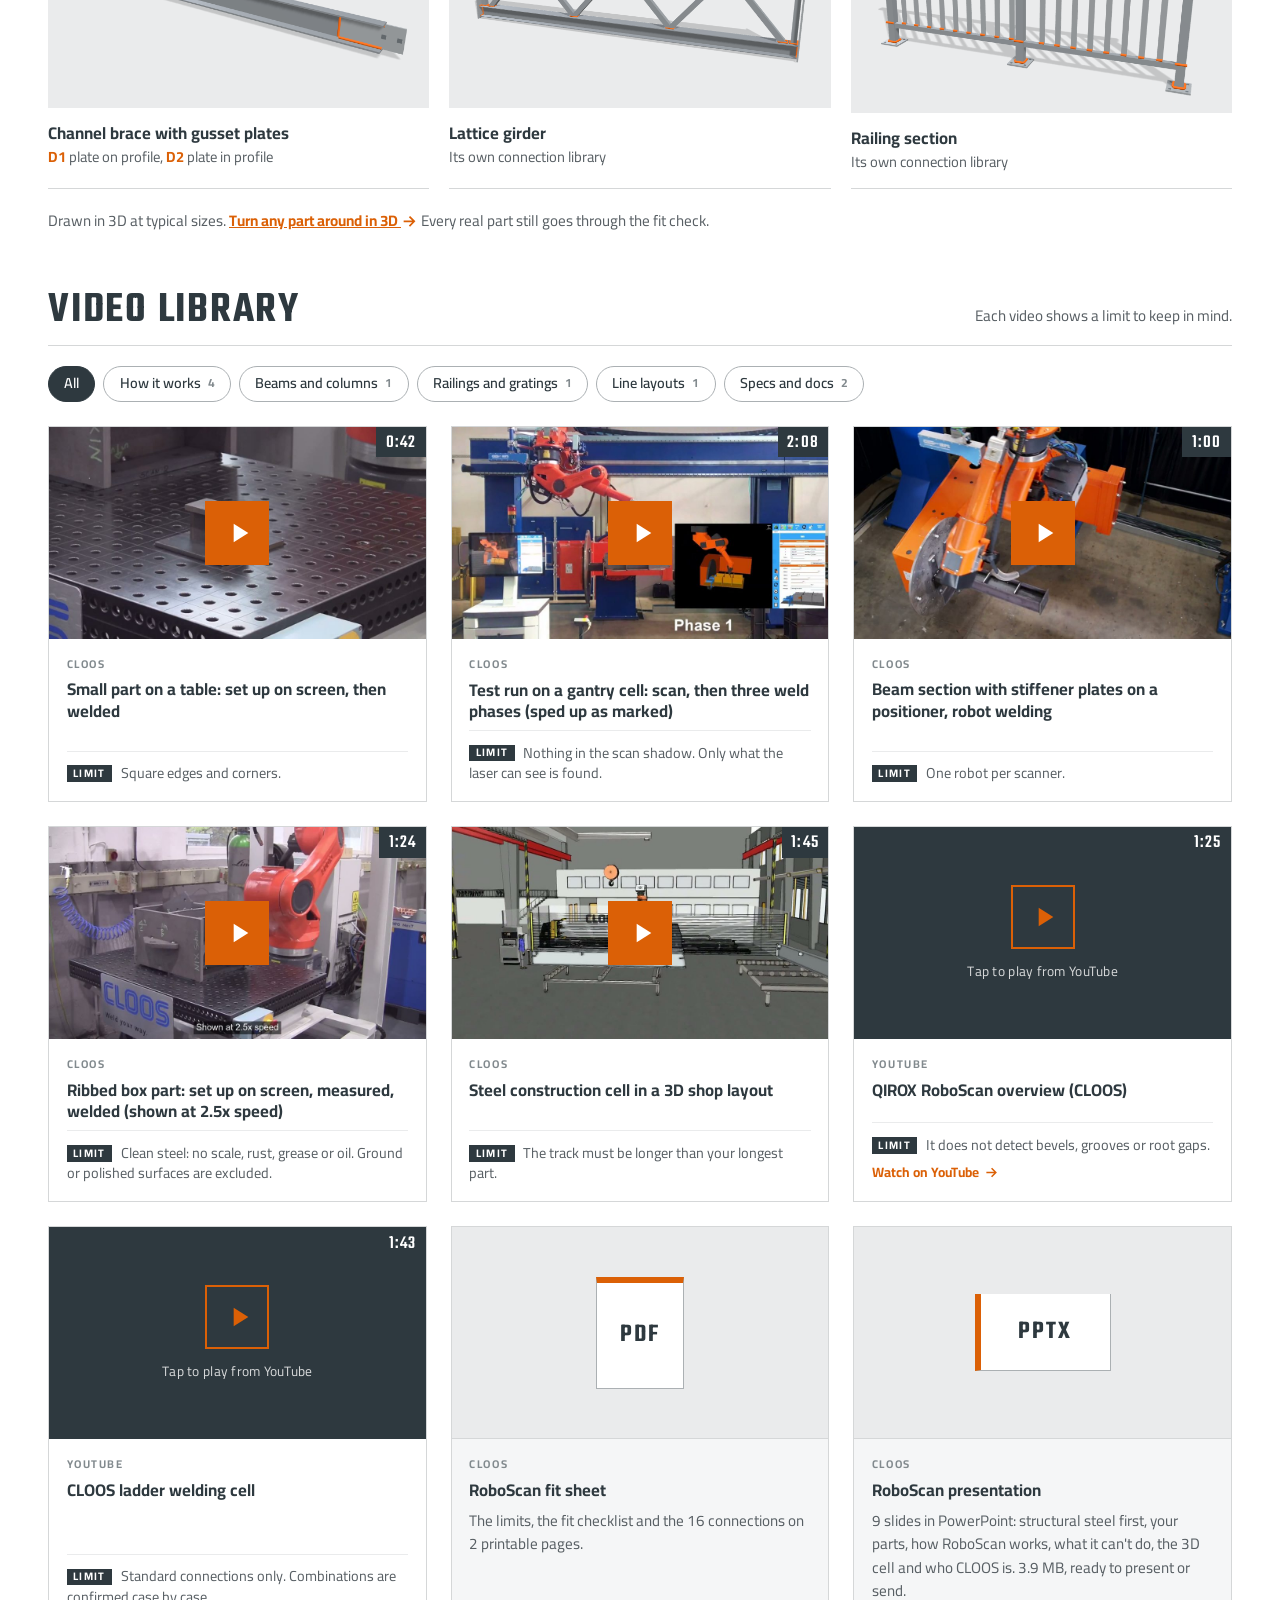
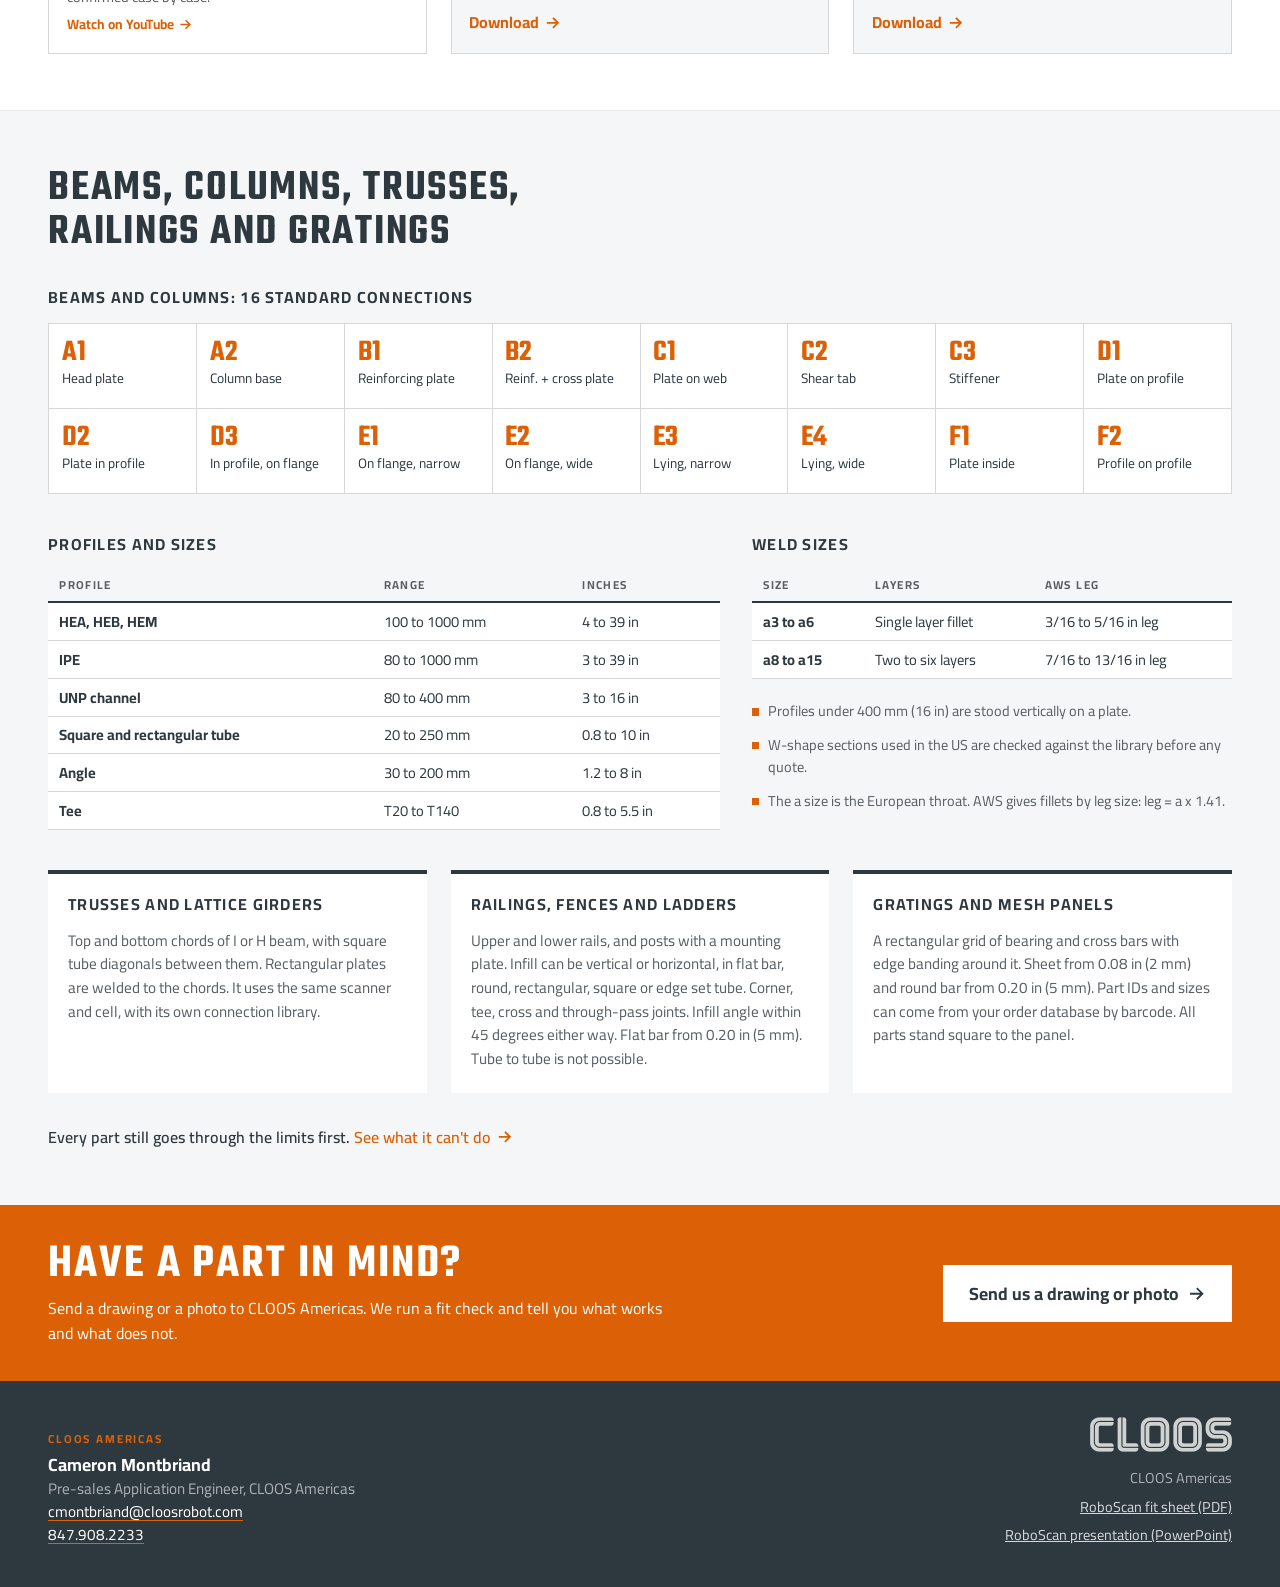
==== commit bc32114f: "Update RoboScan kit site" ====
--- a/index.html
+++ b/index.html
@@ -621,15 +621,9 @@
       </aside>
       <div class="step__main">
         <div class="send">
-          <a class="btn btn--primary btn--big" href="mailto:cjj@jpsint.com?subject=RoboScan%20fit%20check">Send us a drawing or photo <svg class="arrow" viewBox="0 0 24 24" aria-hidden="true" focusable="false"><path d="M5 12h13M13 6l6 6-6 6"/></svg></a>
-          <p class="send__to">Goes to Casey Janes, JPS International.</p>
+          <a class="btn btn--primary btn--big" href="mailto:cmontbriand@cloosrobot.com?subject=RoboScan%20fit%20check">Send us a drawing or photo <svg class="arrow" viewBox="0 0 24 24" aria-hidden="true" focusable="false"><path d="M5 12h13M13 6l6 6-6 6"/></svg></a>
+          <p class="send__to">Goes to CLOOS Americas.</p>
           <div class="people">
-            <div class="person">
-              <p class="person__role">Your rep</p>
-              <p class="person__name">Casey Janes</p>
-              <p class="person__title">Sales, JPS International</p>
-              <p><a href="mailto:cjj@jpsint.com?subject=RoboScan%20fit%20check">cjj@jpsint.com</a></p>
-            </div>
             <div class="person">
               <p class="person__role">CLOOS Americas</p>
               <p class="person__name">Cameron Montbriand</p>
@@ -653,19 +647,13 @@
     <div class="wrap cta__in">
       <div>
         <h2>Have a part in mind?</h2>
-        <p>Send a drawing or a photo to Casey Janes at JPS International. CLOOS Americas runs a fit check and tells you what works and what does not.</p>
-      </div>
-      <a class="btn btn--white btn--big" href="mailto:cjj@jpsint.com?subject=RoboScan%20fit%20check">Send us a drawing or photo <svg class="arrow" viewBox="0 0 24 24" aria-hidden="true" focusable="false"><path d="M5 12h13M13 6l6 6-6 6"/></svg></a>
+        <p>Send a drawing or a photo to CLOOS Americas. We run a fit check and tell you what works and what does not.</p>
+      </div>
+      <a class="btn btn--white btn--big" href="mailto:cmontbriand@cloosrobot.com?subject=RoboScan%20fit%20check">Send us a drawing or photo <svg class="arrow" viewBox="0 0 24 24" aria-hidden="true" focusable="false"><path d="M5 12h13M13 6l6 6-6 6"/></svg></a>
     </div>
   </div>
   <div class="wrap footer__in">
     <div class="people">
-      <div class="person">
-        <p class="person__role">Your rep</p>
-        <p class="person__name">Casey Janes</p>
-        <p class="person__title">Sales, JPS International</p>
-        <p><a href="mailto:cjj@jpsint.com?subject=RoboScan%20fit%20check">cjj@jpsint.com</a></p>
-      </div>
       <div class="person">
         <p class="person__role">CLOOS Americas</p>
         <p class="person__name">Cameron Montbriand</p>
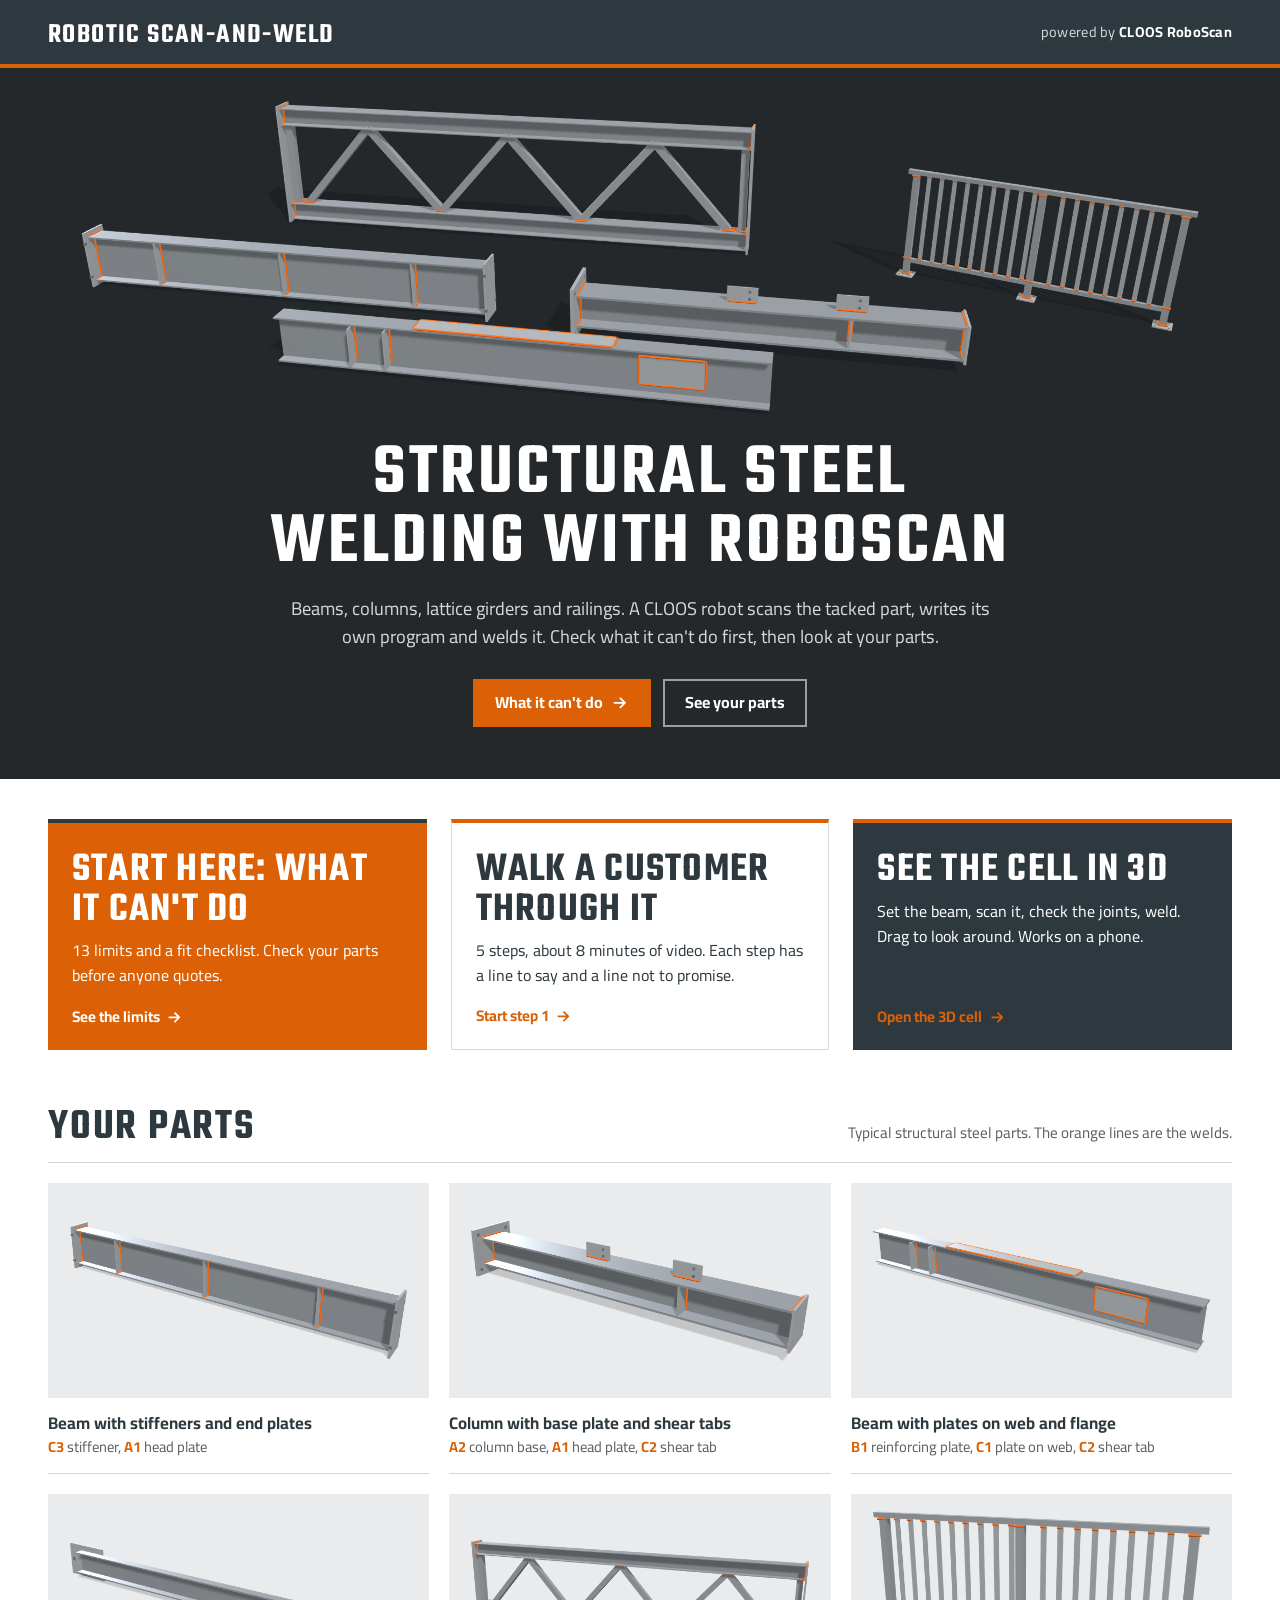
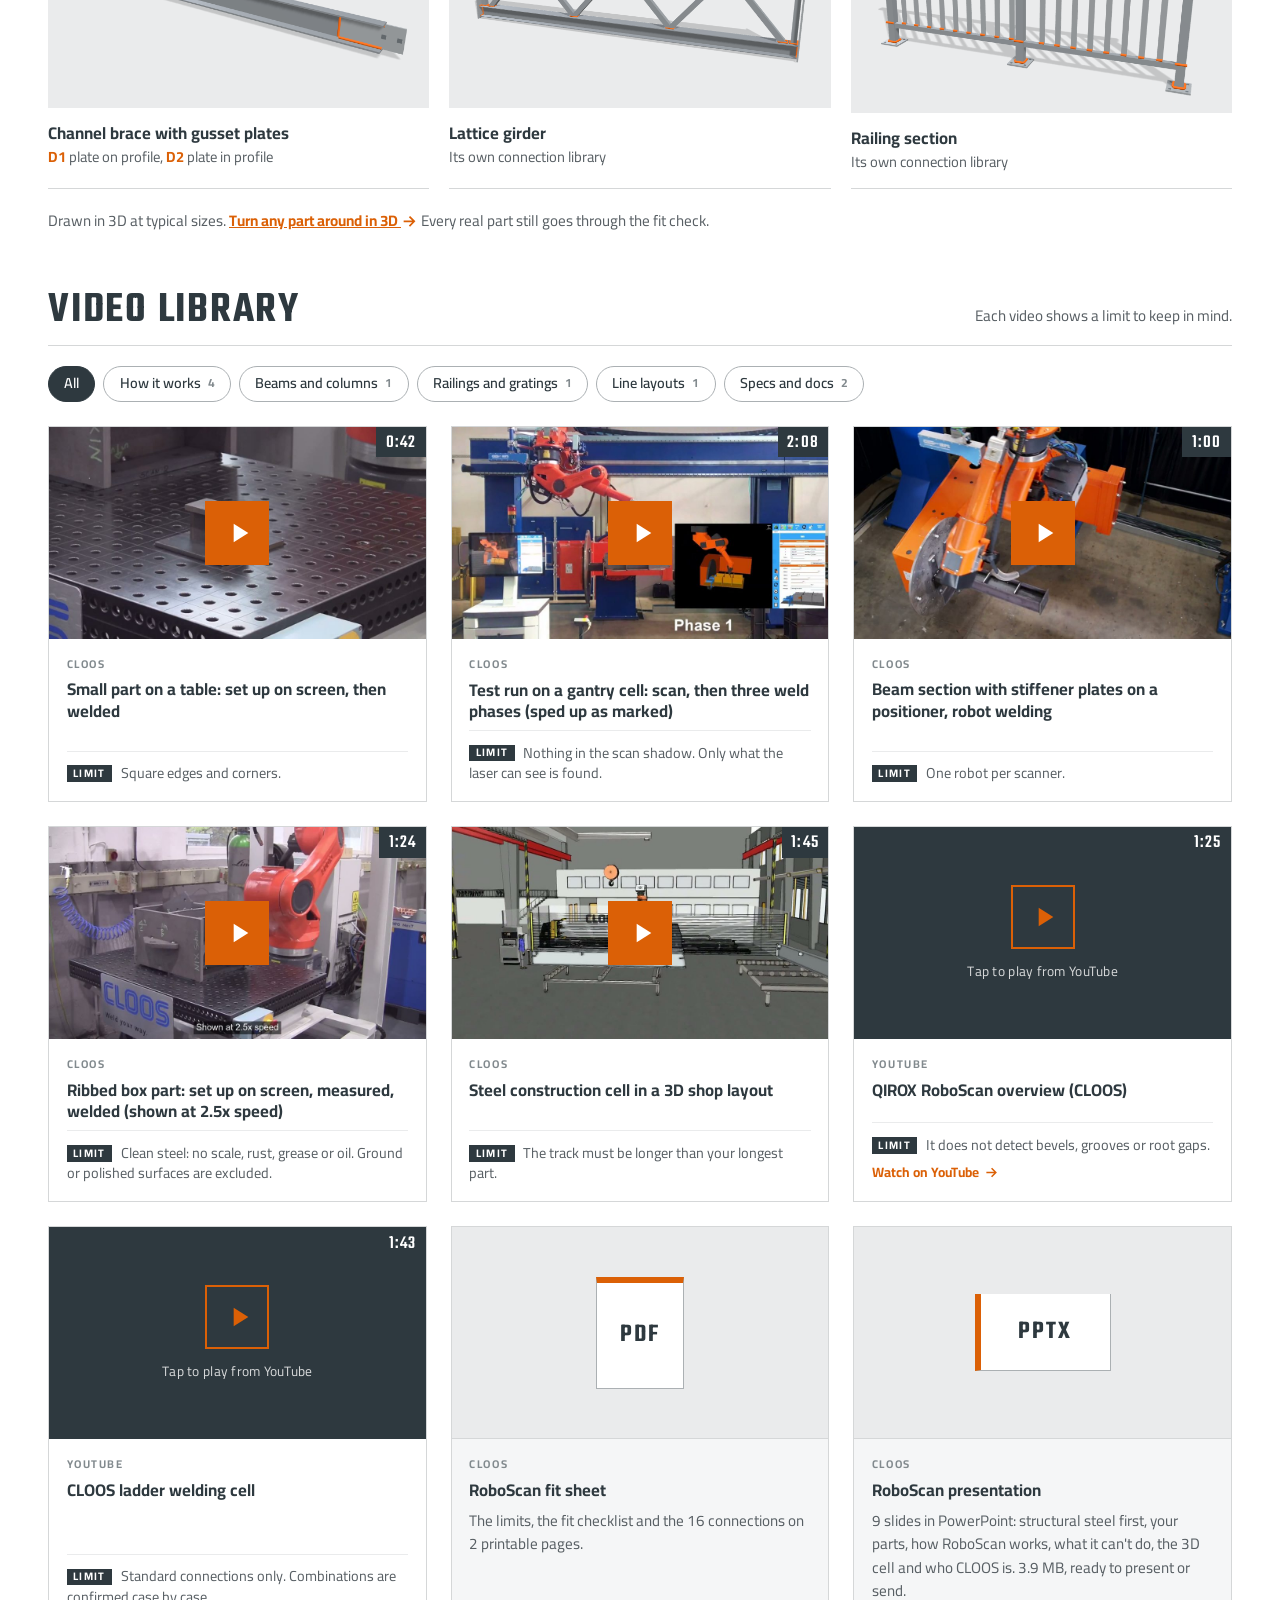
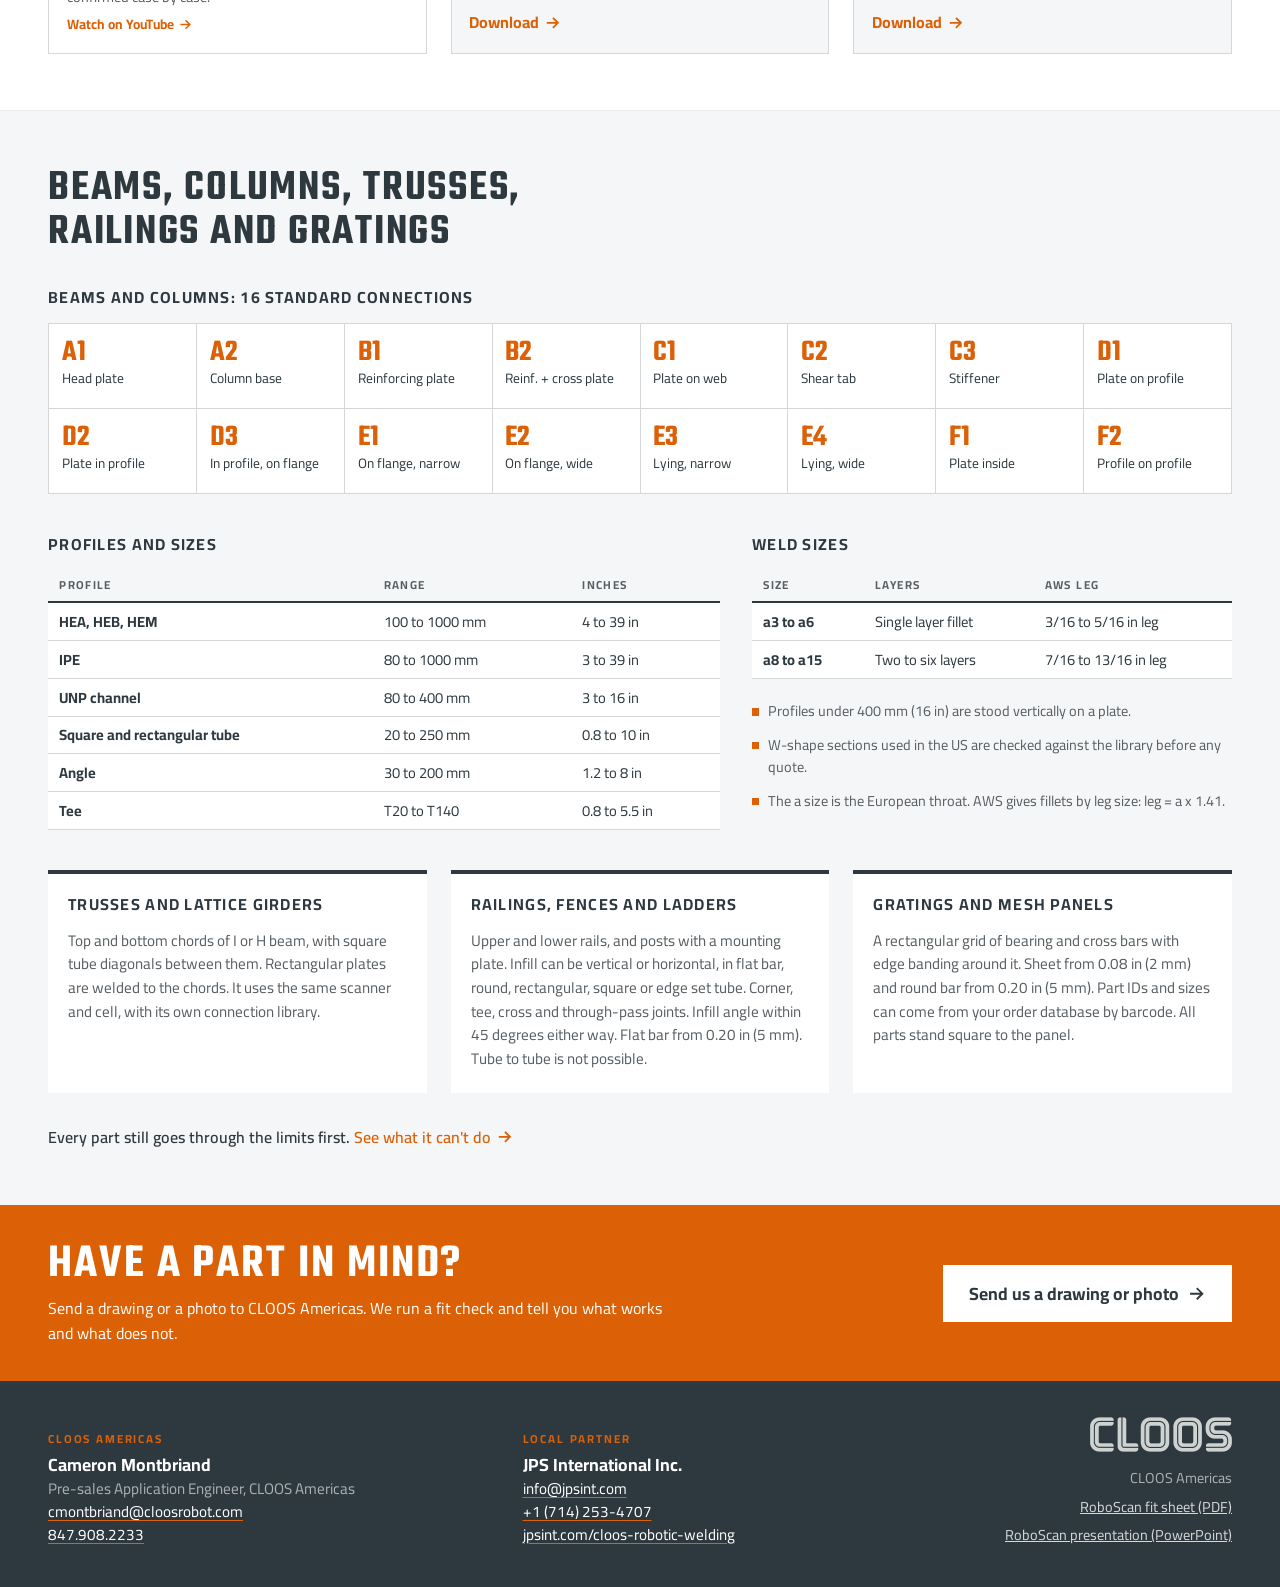
==== commit a20a9c61: "Update RoboScan kit site" ====
--- a/index.html
+++ b/index.html
@@ -630,6 +630,11 @@
               <p class="person__title">Pre-sales Application Engineer, CLOOS Americas</p>
               <p><a href="mailto:cmontbriand@cloosrobot.com?subject=RoboScan%20fit%20check">cmontbriand@cloosrobot.com</a></p>
 <p><a href="tel:+18479082233">847.908.2233</a></p>            </div>
+            <div class="person person--partner">
+              <p class="person__role">Local partner</p>
+              <p class="person__name">JPS International Inc.</p>
+              <p><a href="mailto:info@jpsint.com">info@jpsint.com</a></p>
+<p><a href="tel:+17142534707">+1 (714) 253-4707</a></p><p><a href="https://www.jpsint.com/cloos-robotic-welding" target="_blank" rel="noopener">jpsint.com/cloos-robotic-welding</a></p>            </div>
           </div>
         </div>
       </div>
@@ -660,6 +665,11 @@
         <p class="person__title">Pre-sales Application Engineer, CLOOS Americas</p>
         <p><a href="mailto:cmontbriand@cloosrobot.com?subject=RoboScan%20fit%20check">cmontbriand@cloosrobot.com</a></p>
 <p><a href="tel:+18479082233">847.908.2233</a></p>      </div>
+      <div class="person person--partner">
+        <p class="person__role">Local partner</p>
+        <p class="person__name">JPS International Inc.</p>
+        <p><a href="mailto:info@jpsint.com">info@jpsint.com</a></p>
+<p><a href="tel:+17142534707">+1 (714) 253-4707</a></p><p><a href="https://www.jpsint.com/cloos-robotic-welding" target="_blank" rel="noopener">jpsint.com/cloos-robotic-welding</a></p>      </div>
     </div>
     <div class="footer__brand">
       <img src="static/cloos-logo-light.png" alt="CLOOS" width="142" height="35">
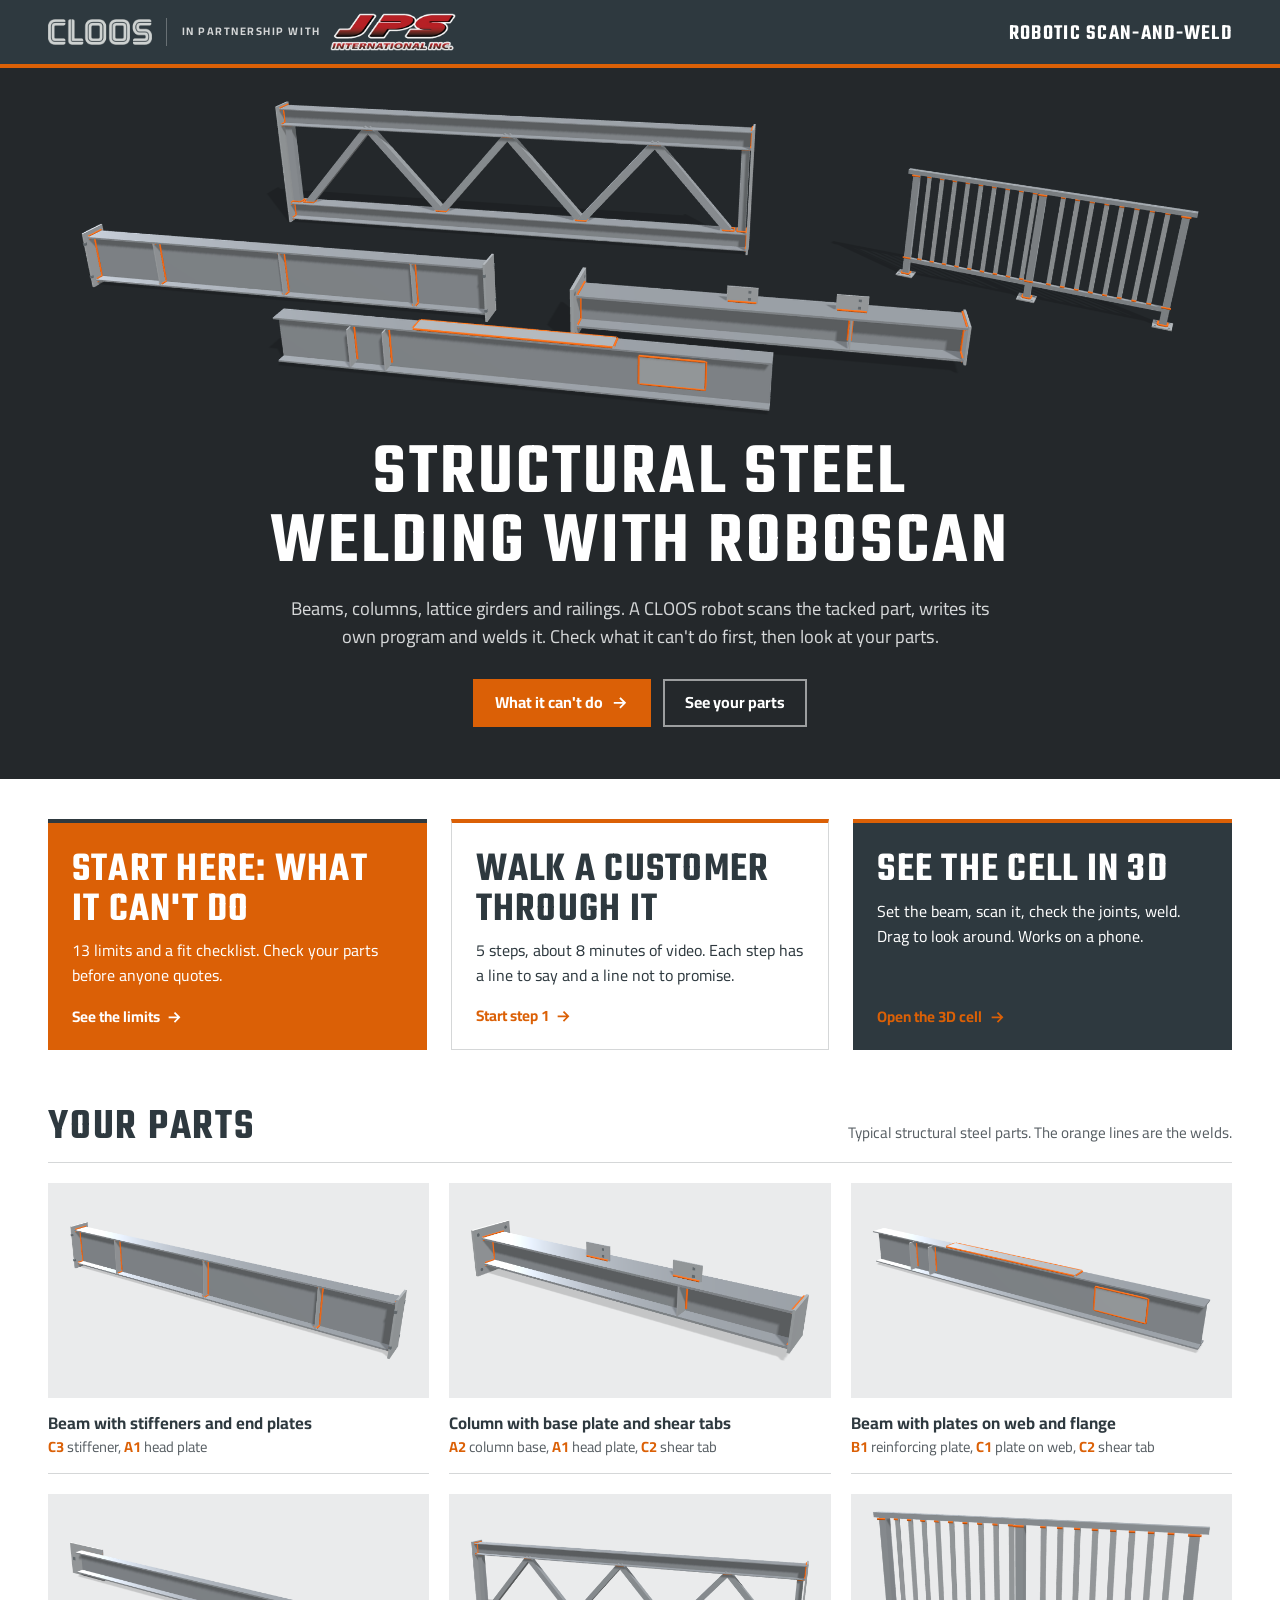
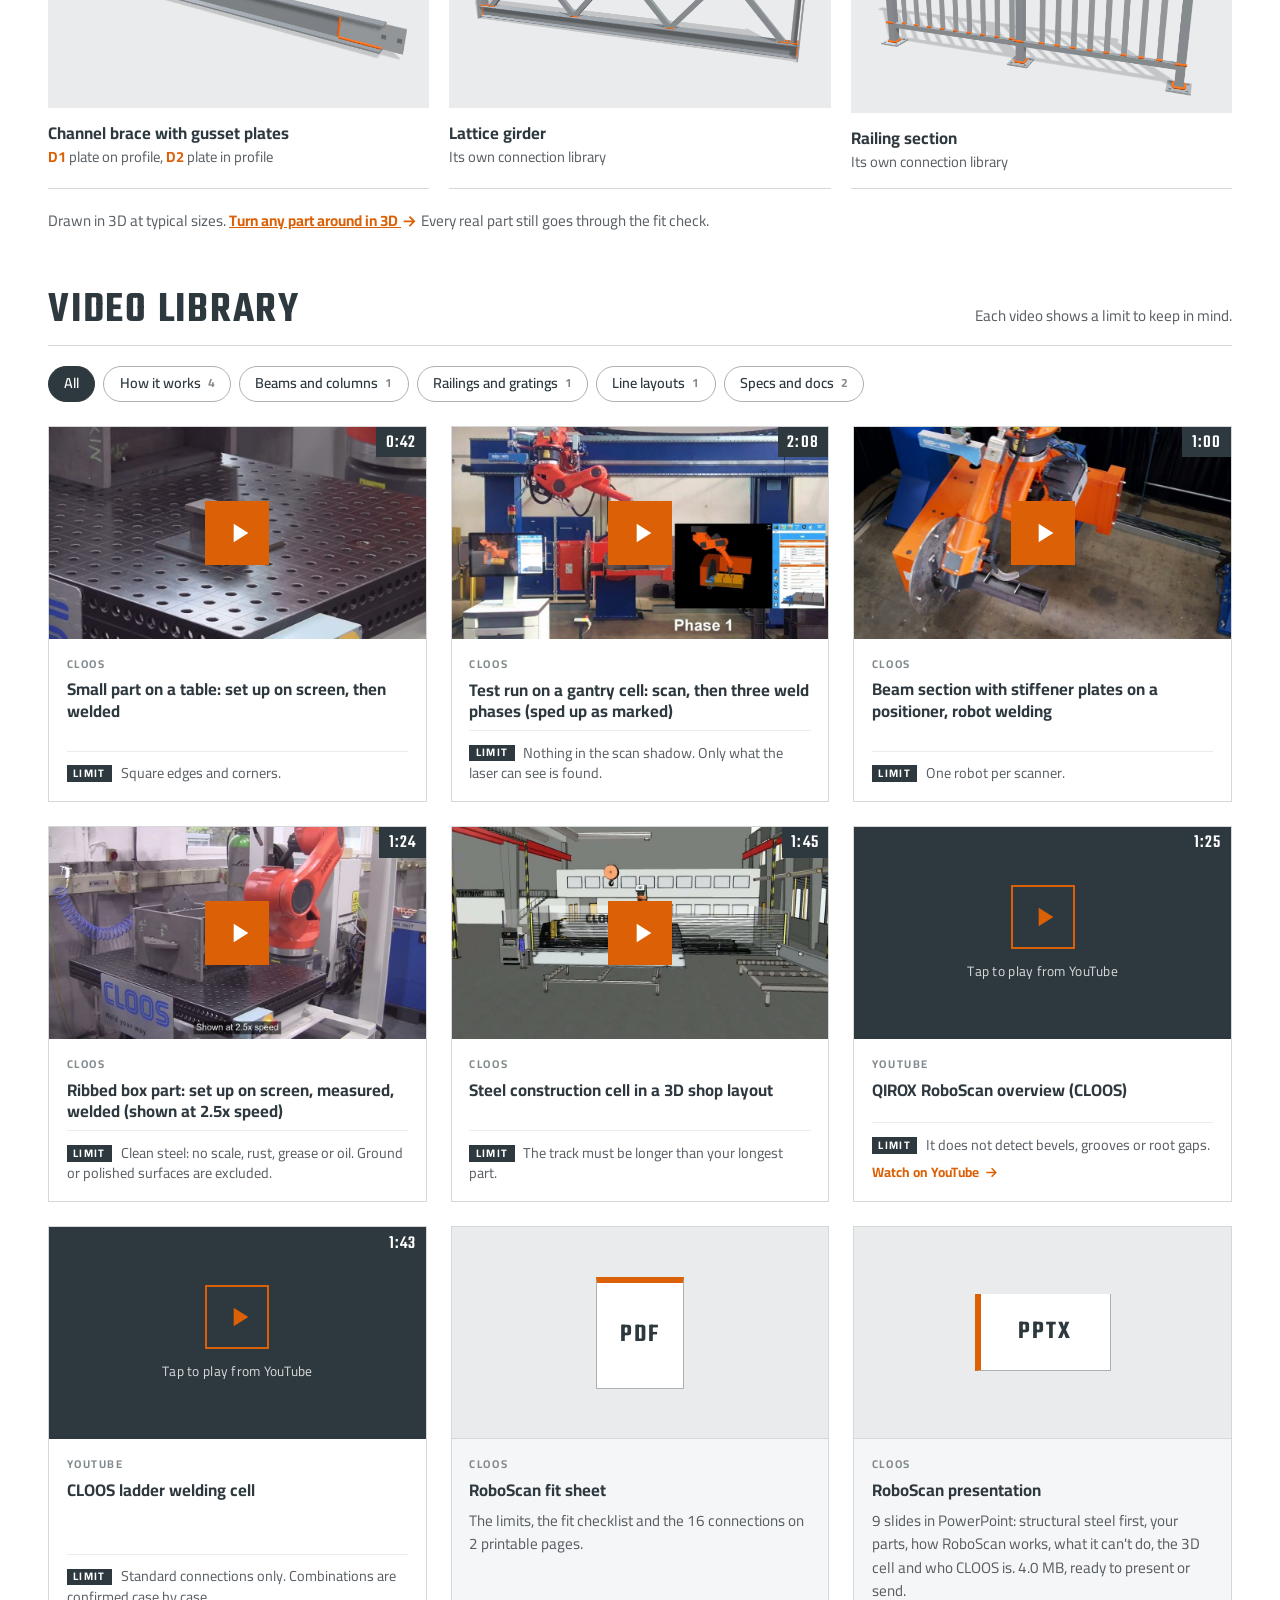
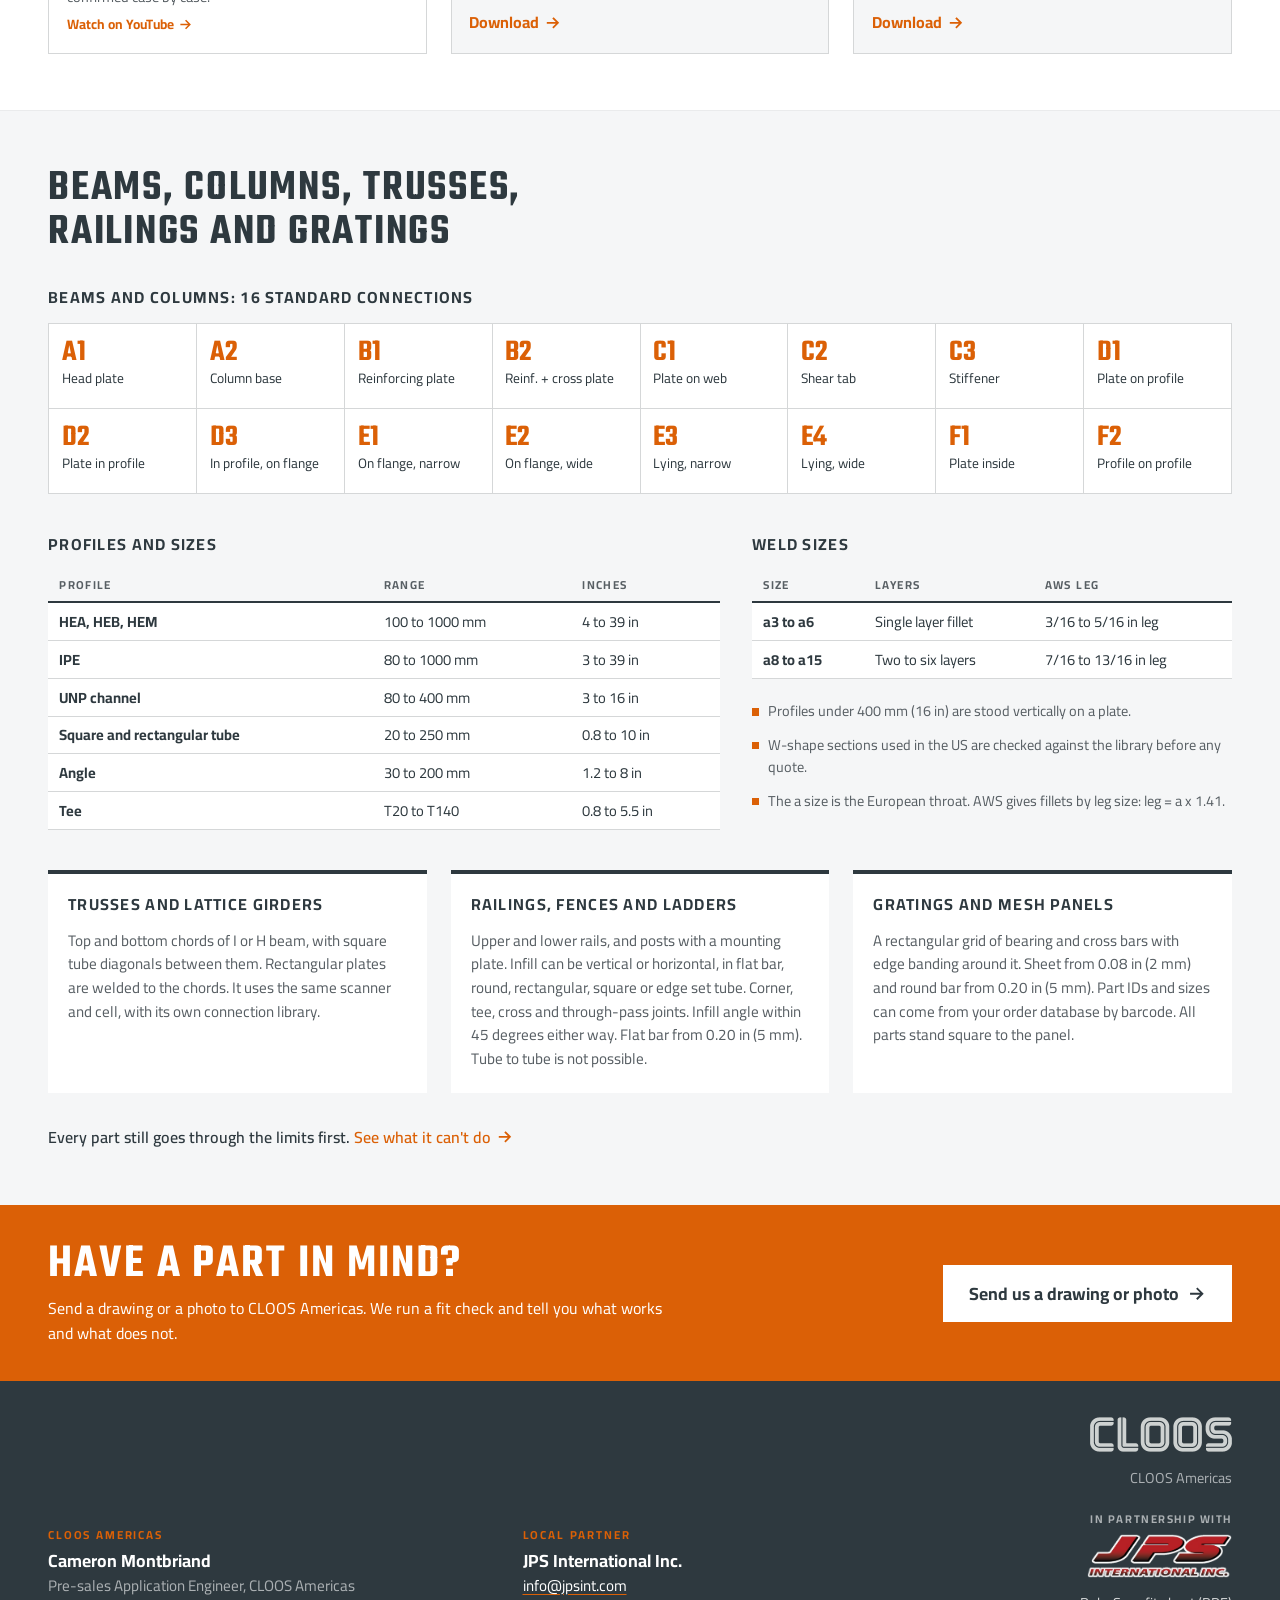
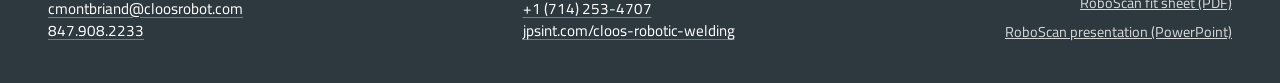
==== commit 93379ae4: "Update RoboScan kit site" ====
--- a/index.html
+++ b/index.html
@@ -26,10 +26,15 @@
 
 <header class="site-header">
   <div class="wrap site-header__in">
-    <a class="partner" href="#top">
-      <span class="partner__name">Robotic Scan-and-Weld</span>
+    <a class="cobrand" href="#top" aria-label="CLOOS, In partnership with JPS International">
+      <img class="cobrand__cloos" src="static/cloos-logo-light.png" alt="CLOOS" width="142" height="35">
+      <span class="cobrand__rule" aria-hidden="true"></span>
+      <span class="cobrand__with">
+        <span class="cobrand__label">In partnership with</span>
+        <img class="cobrand__partner" src="static/partners/jps-logo-on-dark.png" alt="JPS International Inc." height="40">
+      </span>
     </a>
-    <p class="powered">powered by <b>CLOOS RoboScan</b></p>
+    <p class="kitname">Robotic Scan-and-Weld</p>
   </div>
 </header>
 
@@ -244,7 +249,7 @@
           <span class="doc__body">
             <span class="source">CLOOS</span>
             <span class="tile__title">RoboScan presentation</span>
-            <span class="doc__text">9 slides in PowerPoint: structural steel first, your parts, how RoboScan works, what it can't do, the 3D cell and who CLOOS is. 3.9 MB, ready to present or send.</span>
+            <span class="doc__text">9 slides in PowerPoint: structural steel first, your parts, how RoboScan works, what it can't do, the 3D cell and who CLOOS is. 4.0 MB, ready to present or send.</span>
             <span class="doc__go">Download <svg class="arrow" viewBox="0 0 24 24" aria-hidden="true" focusable="false"><path d="M5 12h13M13 6l6 6-6 6"/></svg></span>
           </span>
         </a>
@@ -674,6 +679,8 @@
     <div class="footer__brand">
       <img src="static/cloos-logo-light.png" alt="CLOOS" width="142" height="35">
       <p>CLOOS Americas</p>
+      <p class="footer__with">In partnership with</p>
+      <img class="footer__partner" src="static/partners/jps-logo-on-dark.png" alt="JPS International Inc." height="44">
       <p><a href="roboscan-fit-sheet.pdf" download>RoboScan fit sheet (PDF)</a></p>
 <p><a href="CLOOS-RoboScan-Structural-Steel.pptx" download>RoboScan presentation (PowerPoint)</a></p>    </div>
   </div>
--- a/static/kit.css
+++ b/static/kit.css
@@ -100,11 +100,22 @@
 /* ---------- Header ---------- */
 .site-header { background: var(--bg-100); color: var(--white); border-bottom: 4px solid var(--orange); }
 .site-header__in { display: flex; align-items: center; justify-content: space-between; gap: .75rem 1.5rem; flex-wrap: wrap; min-height: 4rem; padding-top: .6rem; padding-bottom: .6rem; }
-.partner { display: flex; align-items: center; gap: .75rem; text-decoration: none; }
-.partner__logo { max-height: 2.5rem; width: auto; }
-.partner__name { font-family: var(--font-display); font-weight: 600; font-size: 1.75rem; line-height: 1; letter-spacing: .05em; text-transform: uppercase; padding-top: .2em; }
-.powered { font-size: .9rem; color: var(--bg-20); letter-spacing: .02em; }
-.powered b { color: var(--white); font-weight: 700; }
+/* Co-brand: CLOOS, a thin rule, then "In partnership with" and the partner logo. Same height, one line. */
+.cobrand { display: flex; align-items: center; gap: .9rem; text-decoration: none; color: var(--bg-20); }
+.cobrand__cloos { height: 1.6rem; width: auto; }
+.cobrand__rule { width: 1px; align-self: stretch; margin: .35rem 0; background: rgba(255, 255, 255, .28); }
+.cobrand__with { display: flex; align-items: center; gap: .6rem; }
+.cobrand__label { font-size: .68rem; font-weight: 700; letter-spacing: .14em; text-transform: uppercase; line-height: 1.25; white-space: nowrap; }
+.cobrand__partner { height: 2.4rem; width: auto; }
+.kitname { font-family: var(--font-display); font-weight: 600; font-size: 1.35rem; line-height: 1; letter-spacing: .06em; text-transform: uppercase; color: var(--white); padding-top: .2em; }
+@media (max-width: 560px) {
+  .cobrand { gap: .65rem; }
+  .cobrand__cloos { height: 1.25rem; }
+  .cobrand__with { flex-direction: column; align-items: flex-start; gap: .2rem; }
+  .cobrand__label { font-size: .56rem; letter-spacing: .12em; }
+  .cobrand__partner { height: 1.6rem; }
+  .kitname { display: none; }
+}
 
 /* ---------- Views ---------- */
 .js .view { display: none; }
@@ -399,5 +410,7 @@
 .site-footer .person a { color: var(--white); text-decoration-color: var(--orange); text-underline-offset: 3px; }
 .footer__brand { display: flex; flex-direction: column; gap: .4rem; color: var(--bg-40); font-size: .9rem; }
 .footer__brand img { width: 142px; height: auto; margin-bottom: .5rem; }
+.footer__brand .footer__with { margin-top: .9rem; font-size: .7rem; font-weight: 700; letter-spacing: .14em; text-transform: uppercase; color: var(--bg-40); }
+.footer__brand .footer__partner { width: auto; height: 2.75rem; margin: 0 0 .5rem; }
 .footer__brand a { color: var(--bg-20); }
 @media (min-width: 900px) { .footer__brand { align-items: flex-end; text-align: right; } }
